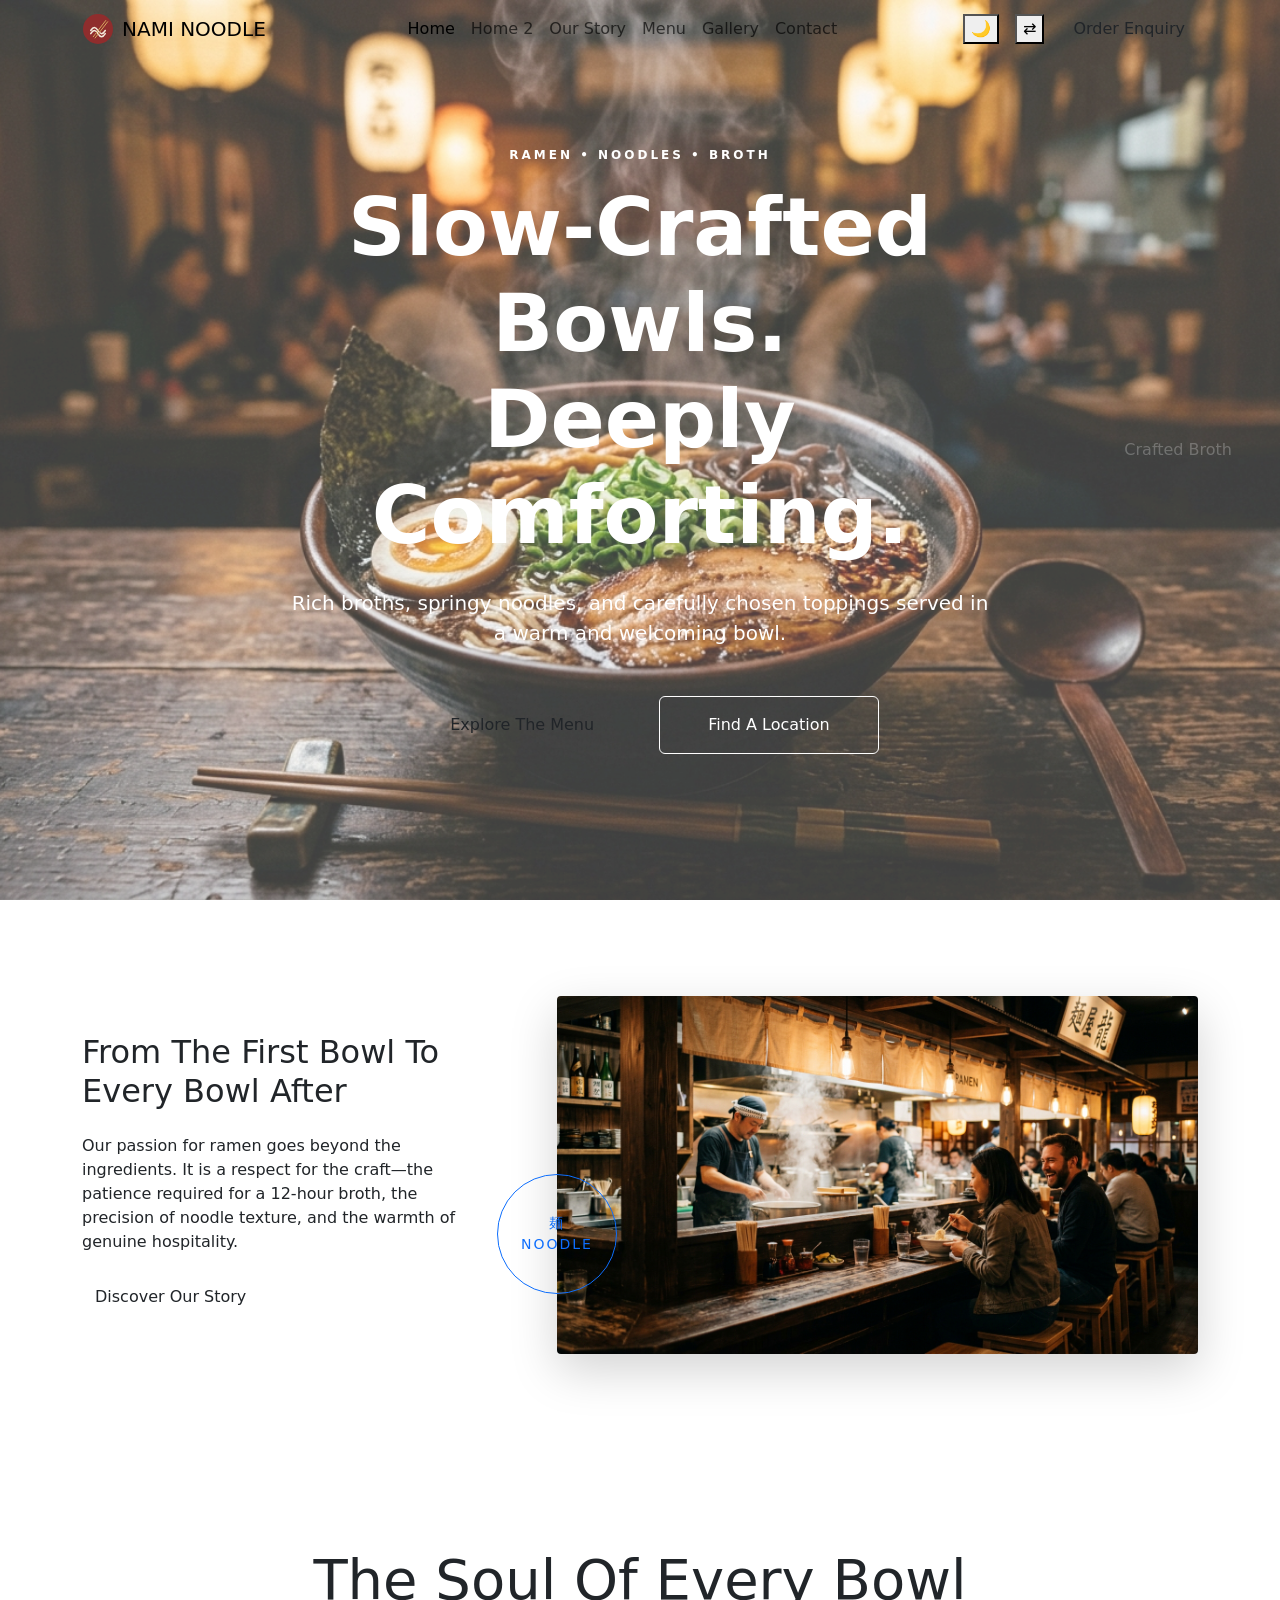
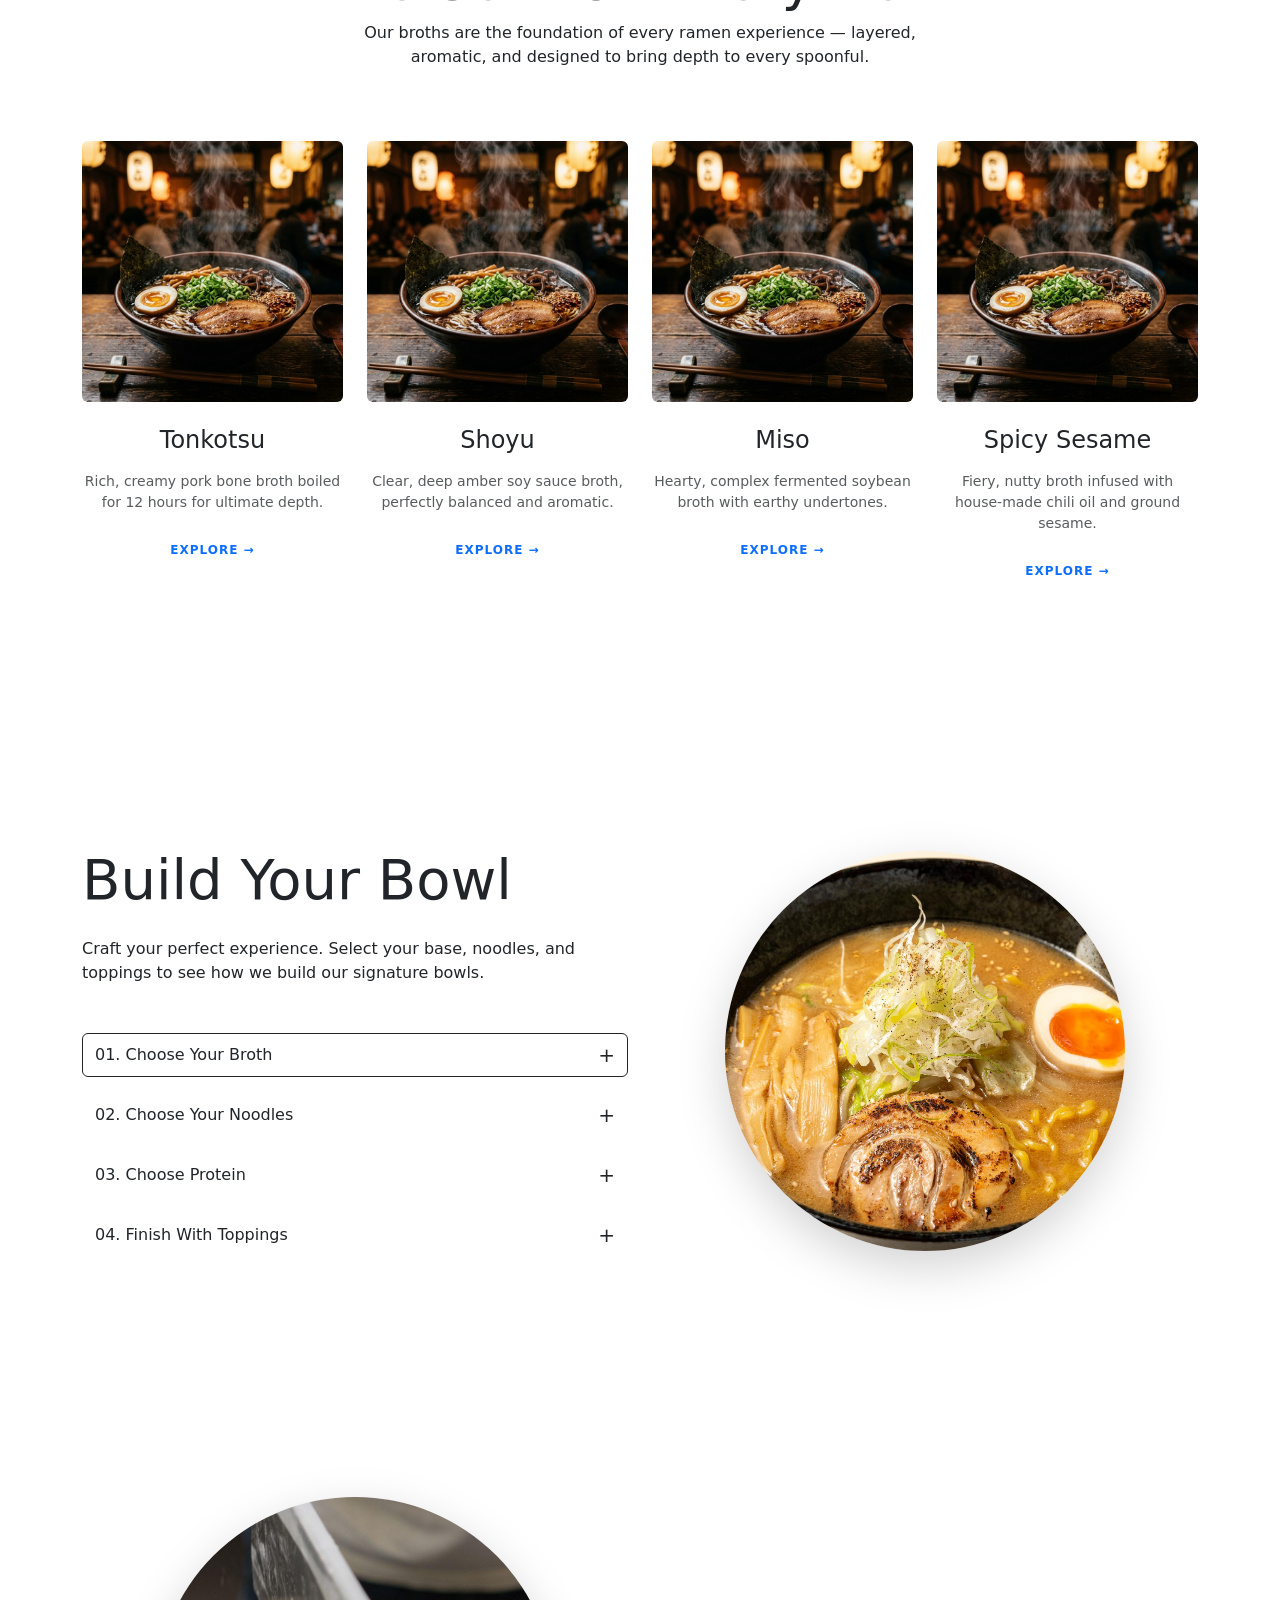
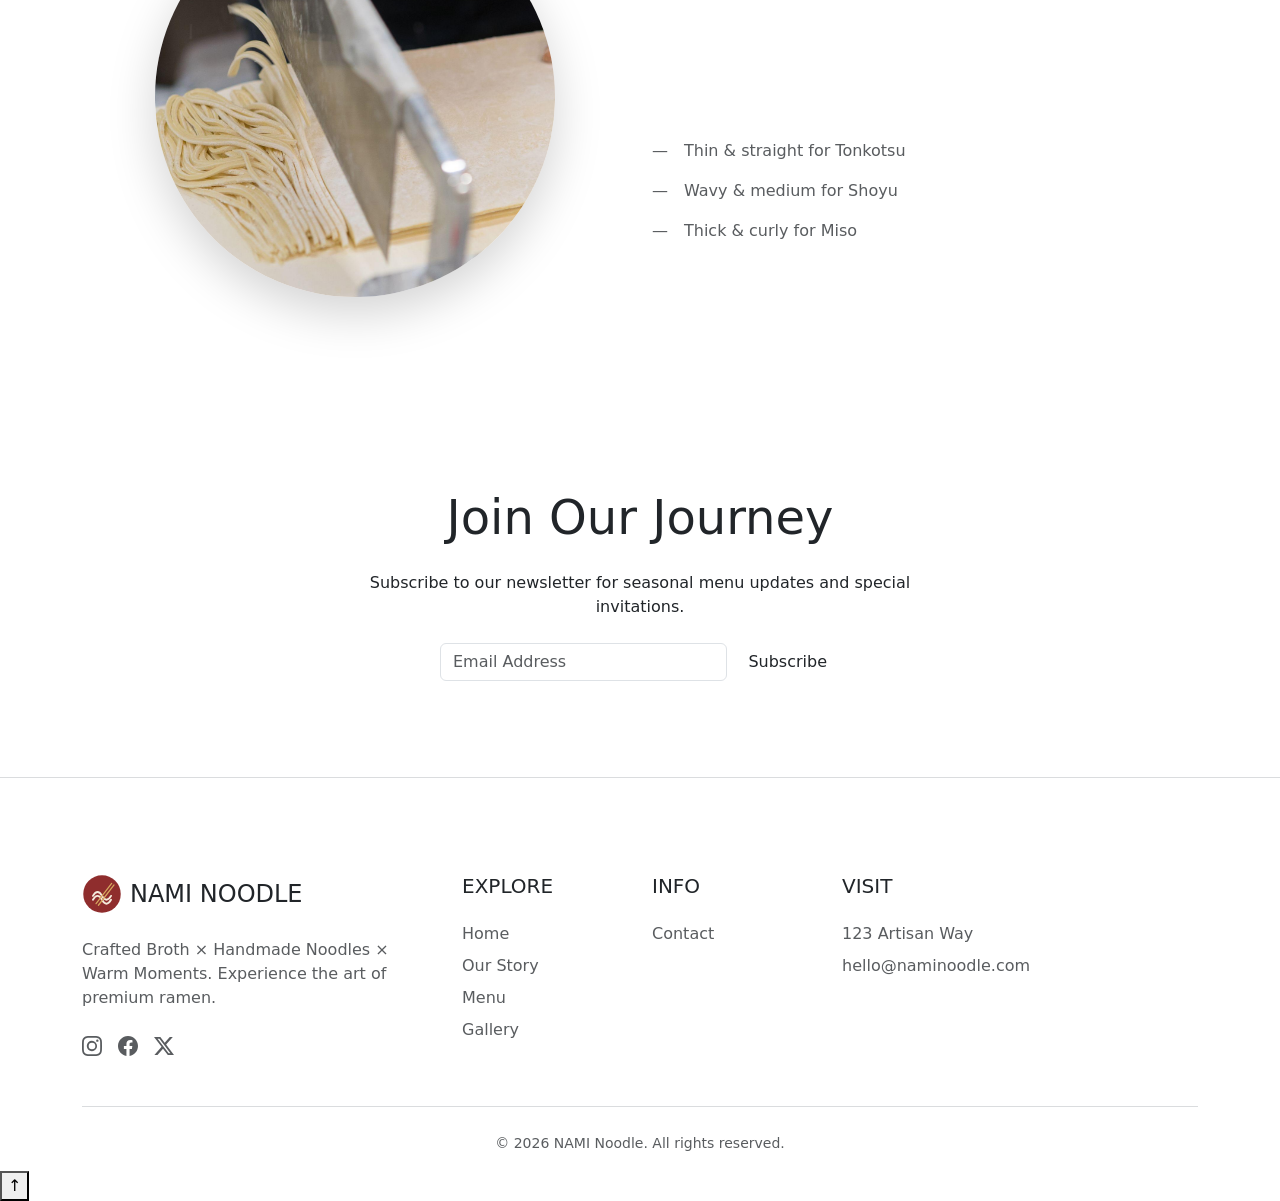
==== index.html @ f43b2c30 "commit" ====
<!DOCTYPE html>
<html lang="en" data-theme="light" dir="ltr">

<head>
    <meta charset="UTF-8">
    <meta name="viewport" content="width=device-width, initial-scale=1.0">
    <title>NAMI Noodle | Premium Crafted Bowls</title>
    <meta name="description"
        content="Slow-crafted broth, handmade noodles, and warm moments. Experience authentic, premium ramen at NAMI Noodle.">

    <!-- Favicon -->
    <link rel="icon" type="image/svg+xml" href="assets/images/favicon.svg">

    <!-- Bootstrap 5 CDN -->
    <link href="https://cdn.jsdelivr.net/npm/bootstrap@5.3.2/dist/css/bootstrap.min.css" rel="stylesheet"
         >

    <!-- Google Fonts -->
    <link rel="preconnect" href="https://fonts.googleapis.com">
    <link rel="preconnect" href="https://fonts.gstatic.com" crossorigin>
    <link
        href="https://fonts.googleapis.com/css2?family=Inter:wght@300;400;500&family=Outfit:wght@400;500;600;700&display=swap"
        rel="stylesheet">

    <!-- Custom CSS -->
    <link rel="stylesheet" href="assets/css/style.css">
    <link rel="stylesheet" href="assets/css/extensions.css">
</head>

<body>

    <!-- Navigation -->
    <nav class="navbar navbar-expand-xl fixed-top navbar-premium text-white bg-dark-deep" id="mainNav">
        <div class="container">
            <a class="navbar-brand d-flex align-items-center gap-2" href="index.html">
                <img src="assets/images/logo.svg" alt="NAMI Noodle" width="32" height="32">
                <span>NAMI NOODLE</span>
            </a>
            <button class="navbar-toggler border-0 filter-invert" type="button" data-bs-toggle="collapse"
                data-bs-target="#navC"><span class="navbar-toggler-icon"></span></button>
            <div class="collapse navbar-collapse" id="navC">
                <ul class="navbar-nav mx-auto mb-2 mb-lg-0">
                    <li class="nav-item"><a class="nav-link active" href="index.html">Home</a></li>
                    <li class="nav-item"><a class="nav-link" href="home-2.html">Home 2</a></li>
                    <li class="nav-item"><a class="nav-link" href="our-story.html">Our Story</a></li>
                    <li class="nav-item"><a class="nav-link" href="menu.html">Menu</a></li>
                    <li class="nav-item"><a class="nav-link" href="gallery.html">Gallery</a></li>
                    <li class="nav-item"><a class="nav-link" href="contact.html">Contact</a></li>
                </ul>
                                <div class="d-flex flex-column flex-lg-row align-items-start align-items-lg-center gap-3 mt-3 mt-lg-0">
                    <div class="d-flex align-items-center gap-3">
                        <button class="nav-icon-btn" id="theme-toggle" aria-label="Theme">🌙</button>
                        <button class="nav-icon-btn" id="rtl-toggle" aria-label="RTL">⇄</button>
                    </div><a href="order.html" class="btn btn-premium">Order Enquiry</a>
                </div>
            </div>
        </div>
    </nav>

    <!-- SECTION 1: Hero -->
    <header class="vh-100 position-relative d-flex align-items-center overflow-hidden bg-dark-deep text-white">
        <div class="position-absolute w-100 h-100" style="z-index: 0;">
            <img src="assets/images/hero_ramen_steaming_1789637699246.jpg" alt="Steaming bowl of premium ramen"
                class="w-100 h-100 object-fit-cover opacity-75">
        </div>
        <div class="steam-container">
            <div class="steam"></div>
            <div class="steam"></div>
            <div class="steam"></div>
        </div>
        <div class="container position-relative" style="z-index: 10;">
            <div class="row">
                <div class="col-lg-10 col-xl-8 mx-auto text-center">
                    <div class="reveal-up active">
                        <span class="text-accent fw-bold tracking-widest text-uppercase mb-3 d-block"
                            style="letter-spacing: 3px; font-size: 12px;">RAMEN • NOODLES • BROTH</span>
                        <h1 class="display-1 fw-bold text-white mb-4">Slow-Crafted Bowls.<br>Deeply Comforting.</h1>
                        <p class="lead text-white mb-5 mx-auto" style="max-width: 700px;">Rich broths, springy noodles,
                            and carefully chosen toppings served in a warm and welcoming bowl.</p>
                        <div class="d-flex flex-column flex-sm-row justify-content-center gap-3">
                            <a href="menu.html" class="btn btn-premium px-5 py-3">Explore The Menu</a>
                            <a href="locations.html"
                                class="btn btn-outline-premium text-white border-white px-5 py-3">Find A Location</a>
                        </div>
                    </div>
                </div>
            </div>
        </div>
        <div class="position-absolute end-0 top-50 translate-middle-y me-5 d-none d-xl-block" style="z-index: 10;">
            <div class="vertical-text text-white-50 opacity-50">Crafted Broth</div>
        </div>
    </header>

    <!-- SECTION 2: Our Story (Short) -->
    <section class="py-5 my-5">
        <div class="container">
            <div class="row align-items-center reveal-up">
                <div class="col-lg-5 mb-5 mb-lg-0">
                    <div class="pe-lg-5">
                        <h2 class="mb-4">From The First Bowl To Every Bowl After</h2>
                        <p class="lead-text mb-4">Our passion for ramen goes beyond the ingredients. It is a respect for
                            the craft—the patience required for a 12-hour broth, the precision of noodle texture, and
                            the warmth of genuine hospitality.</p>
                        <a href="our-story.html" class="btn btn-outline-premium">Discover Our Story</a>
                    </div>
                </div>
                <div class="col-lg-7">
                    <div class="position-relative hover-lift">
                        <img src="assets/images/restaurant_interior_1789637710836.jpg" alt="Ramen restaurant interior"
                            class="img-fluid rounded-1 shadow-lg">
                        <div class="position-absolute bottom-0 start-0 translate-middle d-none d-md-block">
                            <div class="red-seal bg-surface text-primary border border-primary p-4 rounded-circle d-flex align-items-center justify-content-center"
                                style="width: 120px; height: 120px; font-size: 14px; text-align: center; letter-spacing: 2px;">
                                麺<br>NOODLE
                            </div>
                        </div>
                    </div>
                </div>
            </div>
        </div>
    </section>

    <!-- SECTION 3: Signature Broths -->
    <section class="py-5 bg-surface">
        <div class="container py-5 reveal-up">
            <div class="text-center mb-5">
                <h2 class="display-4">The Soul Of Every Bowl</h2>
                <p class="lead-text mx-auto" style="max-width: 600px;">Our broths are the foundation of every ramen
                    experience — layered, aromatic, and designed to bring depth to every spoonful.</p>
            </div>

            <div class="row g-4 mt-4">
                <!-- Broth 1 -->
                <div class="col-md-6 col-lg-3">
                    <div class="card h-100 border-0 bg-transparent hover-lift">
                        <div class="card-body p-0 pb-4 text-center">
                            <img src="assets/images/hero_ramen_steaming_1789637699246.jpg" class="w-100 rounded mb-3"
                                style="aspect-ratio:1; object-fit:cover;" alt="Broth">
                            <h4 class="mt-2 mb-3">Tonkotsu</h4>
                            <p class="text-muted small mb-4">Rich, creamy pork bone broth boiled for 12 hours for
                                ultimate depth.</p>
                            <a href="menu.html"
                                class="text-primary text-decoration-none fw-bold text-uppercase explore-link"
                                style="font-size: 12px; letter-spacing: 1px;">Explore &rarr;</a>
                        </div>
                    </div>
                </div>
                <!-- Broth 2 -->
                <div class="col-md-6 col-lg-3">
                    <div class="card h-100 border-0 bg-transparent hover-lift">
                        <div class="card-body p-0 pb-4 text-center">
                            <img src="assets/images/hero_ramen_steaming_1789637699246.jpg" class="w-100 rounded mb-3"
                                style="aspect-ratio:1; object-fit:cover;" alt="Broth">
                            <h4 class="mt-2 mb-3">Shoyu</h4>
                            <p class="text-muted small mb-4">Clear, deep amber soy sauce broth, perfectly balanced and
                                aromatic.</p>
                            <a href="menu.html"
                                class="text-primary text-decoration-none fw-bold text-uppercase explore-link"
                                style="font-size: 12px; letter-spacing: 1px;">Explore &rarr;</a>
                        </div>
                    </div>
                </div>
                <!-- Broth 3 -->
                <div class="col-md-6 col-lg-3">
                    <div class="card h-100 border-0 bg-transparent hover-lift">
                        <div class="card-body p-0 pb-4 text-center">
                            <img src="assets/images/hero_ramen_steaming_1789637699246.jpg" class="w-100 rounded mb-3"
                                style="aspect-ratio:1; object-fit:cover;" alt="Broth">
                            <h4 class="mt-2 mb-3">Miso</h4>
                            <p class="text-muted small mb-4">Hearty, complex fermented soybean broth with earthy
                                undertones.</p>
                            <a href="menu.html"
                                class="text-primary text-decoration-none fw-bold text-uppercase explore-link"
                                style="font-size: 12px; letter-spacing: 1px;">Explore &rarr;</a>
                        </div>
                    </div>
                </div>
                <!-- Broth 4 -->
                <div class="col-md-6 col-lg-3">
                    <div class="card h-100 border-0 bg-transparent hover-lift">
                        <div class="card-body p-0 pb-4 text-center">
                            <img src="assets/images/hero_ramen_steaming_1789637699246.jpg" class="w-100 rounded mb-3"
                                style="aspect-ratio:1; object-fit:cover;" alt="Broth">
                            <h4 class="mt-2 mb-3">Spicy Sesame</h4>
                            <p class="text-muted small mb-4">Fiery, nutty broth infused with house-made chili oil and
                                ground sesame.</p>
                            <a href="menu.html"
                                class="text-primary text-decoration-none fw-bold text-uppercase explore-link"
                                style="font-size: 12px; letter-spacing: 1px;">Explore &rarr;</a>
                        </div>
                    </div>
                </div>
            </div>
        </div>
    </section>

    <!-- SECTION 4: Build Your Bowl (Interactive Demo) -->
    <section class="py-5 my-5">
        <div class="container py-5 reveal-up">
            <div class="row align-items-center">
                <div class="col-lg-6 mb-5 mb-lg-0 text-center text-lg-start">
                    <h2 class="display-4 mb-4">Build Your Bowl</h2>
                    <p class="lead-text mb-5">Craft your perfect experience. Select your base, noodles, and toppings to
                        see how we build our signature bowls.</p>

                    <div class="d-flex flex-column gap-3" id="bowl-builder-controls">
                        <button
                            class="btn btn-outline-premium text-start d-flex justify-content-between align-items-center builder-btn active"
                            data-highlight="broth">
                            <span>01. Choose Your Broth</span>
                            <span class="fs-5">+</span>
                        </button>
                        <button
                            class="btn btn-outline-premium text-start d-flex justify-content-between align-items-center builder-btn"
                            data-highlight="noodles">
                            <span>02. Choose Your Noodles</span>
                            <span class="fs-5">+</span>
                        </button>
                        <button
                            class="btn btn-outline-premium text-start d-flex justify-content-between align-items-center builder-btn"
                            data-highlight="protein">
                            <span>03. Choose Protein</span>
                            <span class="fs-5">+</span>
                        </button>
                        <button
                            class="btn btn-outline-premium text-start d-flex justify-content-between align-items-center builder-btn"
                            data-highlight="toppings">
                            <span>04. Finish With Toppings</span>
                            <span class="fs-5">+</span>
                        </button>
                    </div>
                </div>
                <div class="col-lg-6">
                    <img id="builder-image" src="assets/images/choose1.jpg"
                        class="img-fluid rounded-circle mx-auto d-block shadow-lg"
                        style="width: 400px; height: 400px; object-fit: cover; transition: var(--transition-slow);"
                        alt="Build Your Bowl">
                </div>
            </div>
        </div>
    </section>

    <!-- SECTION 5: Handmade Noodles / Texture Matters -->
    <section class="py-5 bg-dark-deep text-white">
        <div class="container py-5 reveal-up">
            <div class="row align-items-center flex-row-reverse">
                <div class="col-lg-6 mb-5 mb-lg-0 text-center text-lg-start">
                    <h2 class="display-4 text-white mb-4">Texture Matters.</h2>
                    <p class="text-white-50 lead mb-4">The relationship between broth and noodle is essential. We craft
                        our noodles daily, adjusting thickness and hydration to perfectly complement each specific broth
                        style.</p>
                    <ul class="list-unstyled text-muted d-flex flex-column gap-3 mb-5">
                        <li class="d-flex align-items-center justify-content-center justify-content-lg-start gap-3">
                            <span class="text-accent">—</span> Thin & straight for Tonkotsu
                        </li>
                        <li class="d-flex align-items-center justify-content-center justify-content-lg-start gap-3">
                            <span class="text-accent">—</span> Wavy & medium for Shoyu
                        </li>
                        <li class="d-flex align-items-center justify-content-center justify-content-lg-start gap-3">
                            <span class="text-accent">—</span> Thick & curly for Miso
                        </li>
                    </ul>
                </div>
                <div class="col-lg-6 text-center">
                    <img src="assets/images/texture.jpg" class="img-fluid rounded-circle shadow-lg mx-auto"
                        style="width: 400px; height: 400px; object-fit: cover;" alt="Handmade noodles">
                </div>
            </div>
        </div>
    </section>

    <!-- SECTION 5.5: Join Us -->
    <section class="py-5">
        <div class="container py-5 text-center reveal-up">
            <h2 class="display-5 mb-4">Join Our Journey</h2>
            <p class="lead-text mx-auto mb-4" style="max-width: 600px;">Subscribe to our newsletter for seasonal menu
                updates and special invitations.</p>
            <form class="d-flex justify-content-center gap-2 mx-auto" style="max-width: 400px;">
                <input type="email" class="form-control" placeholder="Email Address">
                <button type="button" class="btn btn-premium">Subscribe</button>
            </form>
        </div>
    </section>

    <!-- SECTION 6: Footer -->
    <footer class="bg-surface pt-5 pb-3 border-top border-secondary border-opacity-25">
        <div class="container pt-5">
            <div class="row mb-5 g-4 text-center text-md-start">
                <div class="col-12 col-md-6 col-lg-4 mb-4 mb-lg-0">
                    <a class="navbar-brand d-inline-flex align-items-center gap-2 mb-4 text-decoration-none" href="index.html">
                        <img src="assets/images/logo.svg" alt="NAMI Noodle Logo" width="40" height="40">
                        <span class="fs-4">NAMI NOODLE</span>
                    </a>
                    <p class="text-muted pe-lg-4">Crafted Broth × Handmade Noodles × Warm Moments. Experience the art
                        of premium ramen.</p>
                    <div class="d-flex gap-3 justify-content-center justify-content-md-start mt-4">
                        <a href="#" class="text-muted hover-lift social-icon-hover footer-link"><svg
                                xmlns="http://www.w3.org/2000/svg" width="20" height="20" fill="currentColor"
                                class="bi bi-instagram" viewBox="0 0 16 16">
                                <path
                                    d="M8 0C5.829 0 5.556.01 4.703.048 3.85.088 3.269.222 2.76.42a3.917 3.917 0 0 0-1.417.923A3.927 3.927 0 0 0 .42 2.76C.222 3.268.087 3.85.048 4.7.01 5.555 0 5.827 0 8.001c0 2.172.01 2.444.048 3.297.04.852.174 1.433.372 1.942.205.526.478.972.923 1.417.444.445.89.719 1.416.923.51.198 1.09.333 1.942.372C5.555 15.99 5.827 16 8 16s2.444-.01 3.298-.048c.851-.04 1.434-.174 1.943-.372a3.916 3.916 0 0 0 1.416-.923c.445-.445.718-.891.923-1.417.197-.509.332-1.09.372-1.942C15.99 10.445 16 10.173 16 8s-.01-2.445-.048-3.299c-.04-.851-.175-1.433-.372-1.941a3.926 3.926 0 0 0-.923-1.417A3.911 3.911 0 0 0 13.24.42c-.51-.198-1.092-.333-1.943-.372C10.443.01 10.172 0 7.998 0h.003zm-.717 1.442h.718c2.136 0 2.389.007 3.232.046.78.035 1.204.166 1.486.275.373.145.64.319.92.599.28.28.453.546.598.92.11.281.24.705.275 1.485.039.843.047 1.096.047 3.231s-.008 2.389-.047 3.232c-.035.78-.166 1.203-.275 1.485a2.47 2.47 0 0 1-.599.919c-.28.28-.546.453-.92.598-.28.11-.704.24-1.485.276-.843.038-1.096.047-3.232.047s-2.39-.009-3.233-.047c-.78-.036-1.203-.166-1.485-.276a2.478 2.478 0 0 1-.92-.598 2.48 2.48 0 0 1-.6-.92c-.109-.281-.24-.705-.275-1.485-.038-.843-.046-1.096-.046-3.233 0-2.136.008-2.388.046-3.231.036-.78.166-1.204.276-1.486.145-.373.319-.64.599-.92.28-.28.546-.453.92-.598.282-.11.705-.24 1.485-.276.738-.034 1.024-.044 2.515-.045v.002zm4.988 1.328a.96.96 0 1 0 0 1.92.96.96 0 0 0 0-1.92zm-4.27 1.122a4.109 4.109 0 1 0 0 8.217 4.109 4.109 0 0 0 0-8.217zm0 1.441a2.667 2.667 0 1 1 0 5.334 2.667 2.667 0 0 1 0-5.334z" />
                            </svg></a>
                        <a href="#" class="text-muted hover-lift social-icon-hover footer-link"><svg
                                xmlns="http://www.w3.org/2000/svg" width="20" height="20" fill="currentColor"
                                class="bi bi-facebook" viewBox="0 0 16 16">
                                <path
                                    d="M16 8.049c0-4.446-3.582-8.05-8-8.05C3.58 0-.002 3.603-.002 8.05c0 4.017 2.926 7.347 6.75 7.951v-5.625h-2.03V8.05H6.75V6.275c0-2.017 1.195-3.131 3.022-3.131.876 0 1.791.157 1.791.157v1.98h-1.009c-.993 0-1.303.621-1.303 1.258v1.51h2.218l-.354 2.326H9.25V16c3.824-.604 6.75-3.934 6.75-7.951z" />
                            </svg></a>
                        <a href="#" class="text-muted hover-lift social-icon-hover footer-link"><svg
                                xmlns="http://www.w3.org/2000/svg" width="20" height="20" fill="currentColor"
                                class="bi bi-twitter-x" viewBox="0 0 16 16">
                                <path
                                    d="M12.6.75h2.454l-5.36 6.142L16 15.25h-4.937l-3.867-5.07-4.425 5.07H.316l5.733-6.57L0 .75h5.063l3.495 4.633L12.601.75Zm-.86 13.028h1.36L4.323 2.145H2.865l8.875 11.633Z" />
                            </svg></a>
                    </div>
                </div>
                <div class="col-12 col-md-6 col-lg-2 mb-4 mb-md-0">
                    <h5 class="text-accent mb-4 text-uppercase">Explore</h5>
                    <ul class="list-unstyled d-flex flex-column gap-2">
                        <li><a href="index.html" class="text-muted text-decoration-none footer-link">Home</a></li>
                        <li><a href="our-story.html" class="text-muted text-decoration-none footer-link">Our Story</a></li>
                        <li><a href="menu.html" class="text-muted text-decoration-none footer-link">Menu</a></li>
                        <li><a href="gallery.html" class="text-muted text-decoration-none footer-link">Gallery</a></li>
                    </ul>
                </div>
                <div class="col-12 col-md-6 col-lg-2 mb-4 mb-md-0">
                    <h5 class="text-accent mb-4 text-uppercase">Info</h5>
                    <ul class="list-unstyled d-flex flex-column gap-2">
                        <li><a href="contact.html" class="text-muted text-decoration-none footer-link">Contact</a></li>
                    </ul>
                </div>
                <div class="col-12 col-md-6 col-lg-4">
                    <h5 class="text-accent mb-4 text-uppercase">Visit</h5>
                    <ul class="list-unstyled text-muted d-flex flex-column gap-2">
                        <li>123 Artisan Way</li>
                        <li>hello@naminoodle.com</li>
                    </ul>
                </div>
            </div>
            <div class="border-top border-secondary border-opacity-25 pt-4 mt-5 text-center">
                <small class="text-muted">&copy; 2026 NAMI Noodle. All rights reserved.</small>
            </div>
        </div>
    </footer>

    <!-- Scroll to Top Button -->
    <button id="scrollTopBtn" aria-label="Scroll to top">
        ↑
    </button>

    <!-- Bootstrap JS -->
    <script src="https://cdn.jsdelivr.net/npm/bootstrap@5.3.2/dist/js/bootstrap.bundle.min.js"></script>

    <!-- Custom JS -->
    <script src="assets/js/main.js"></script>
</body>

</html>
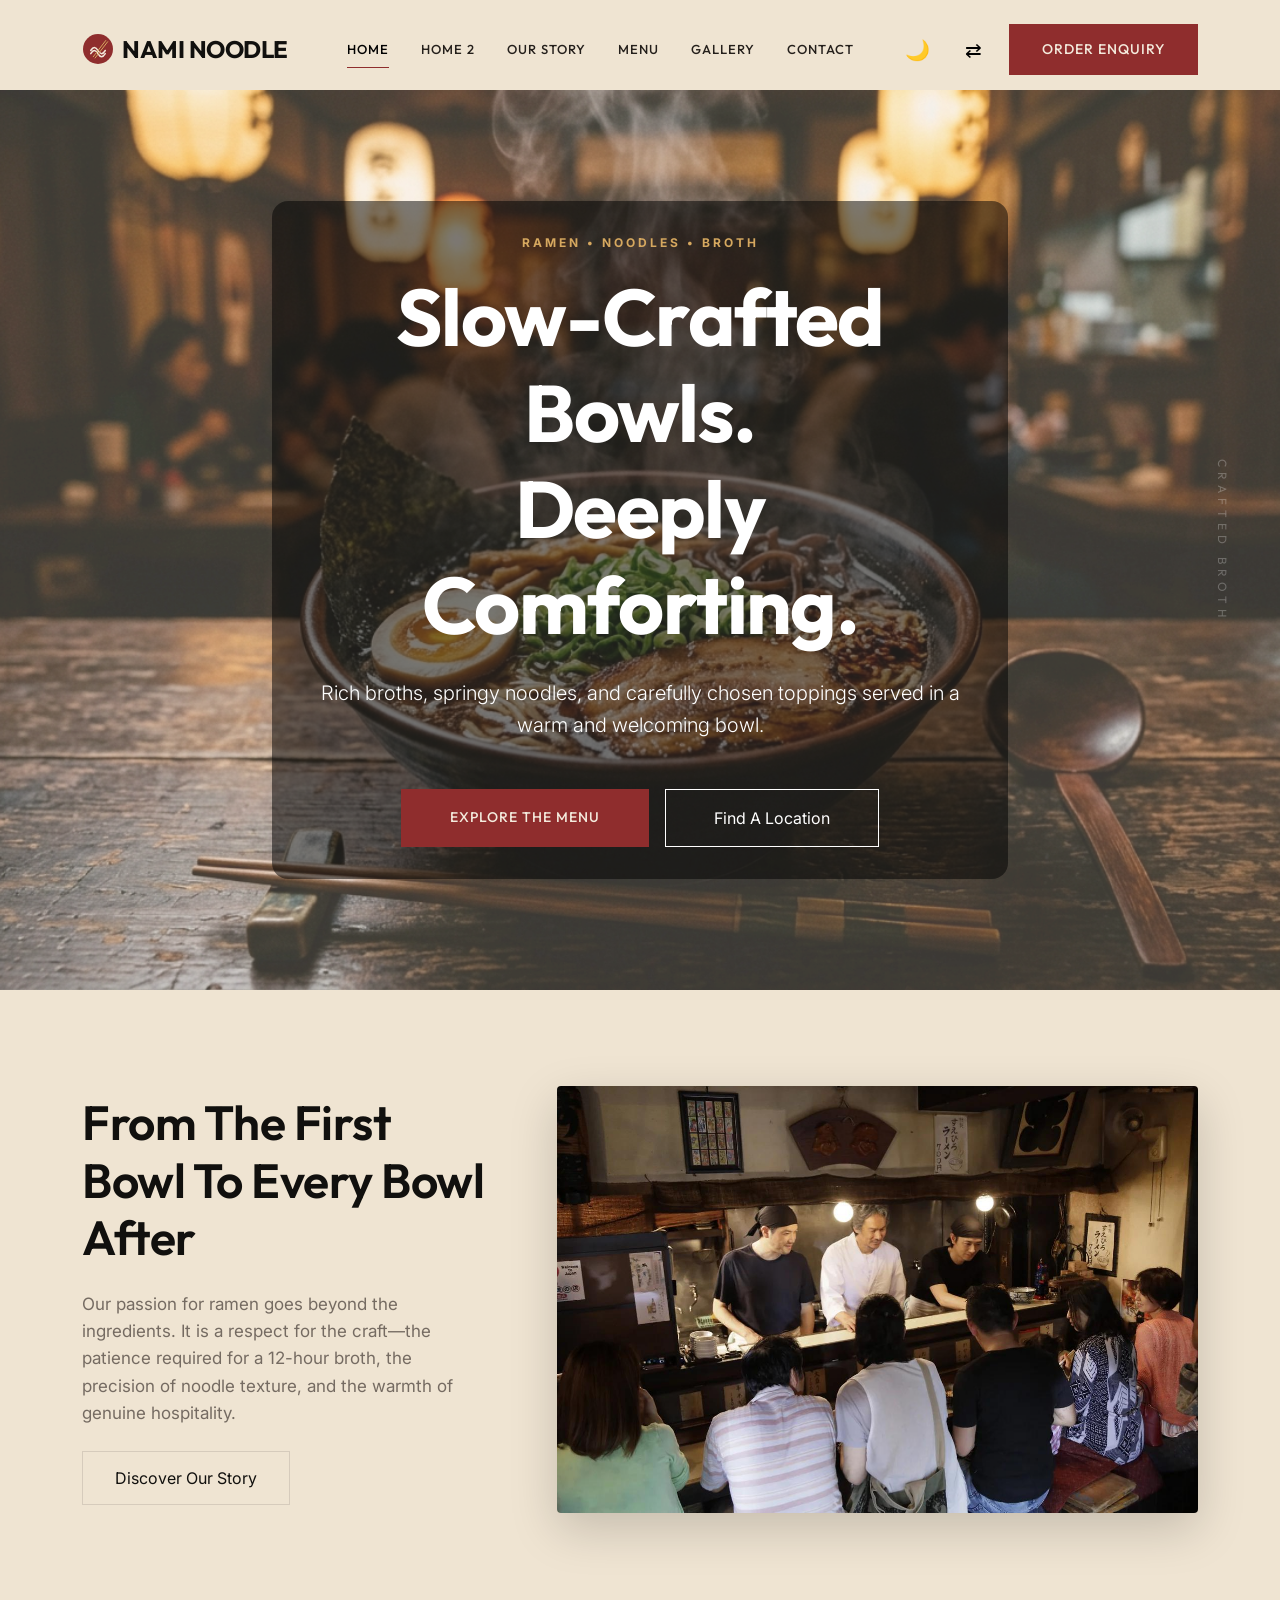
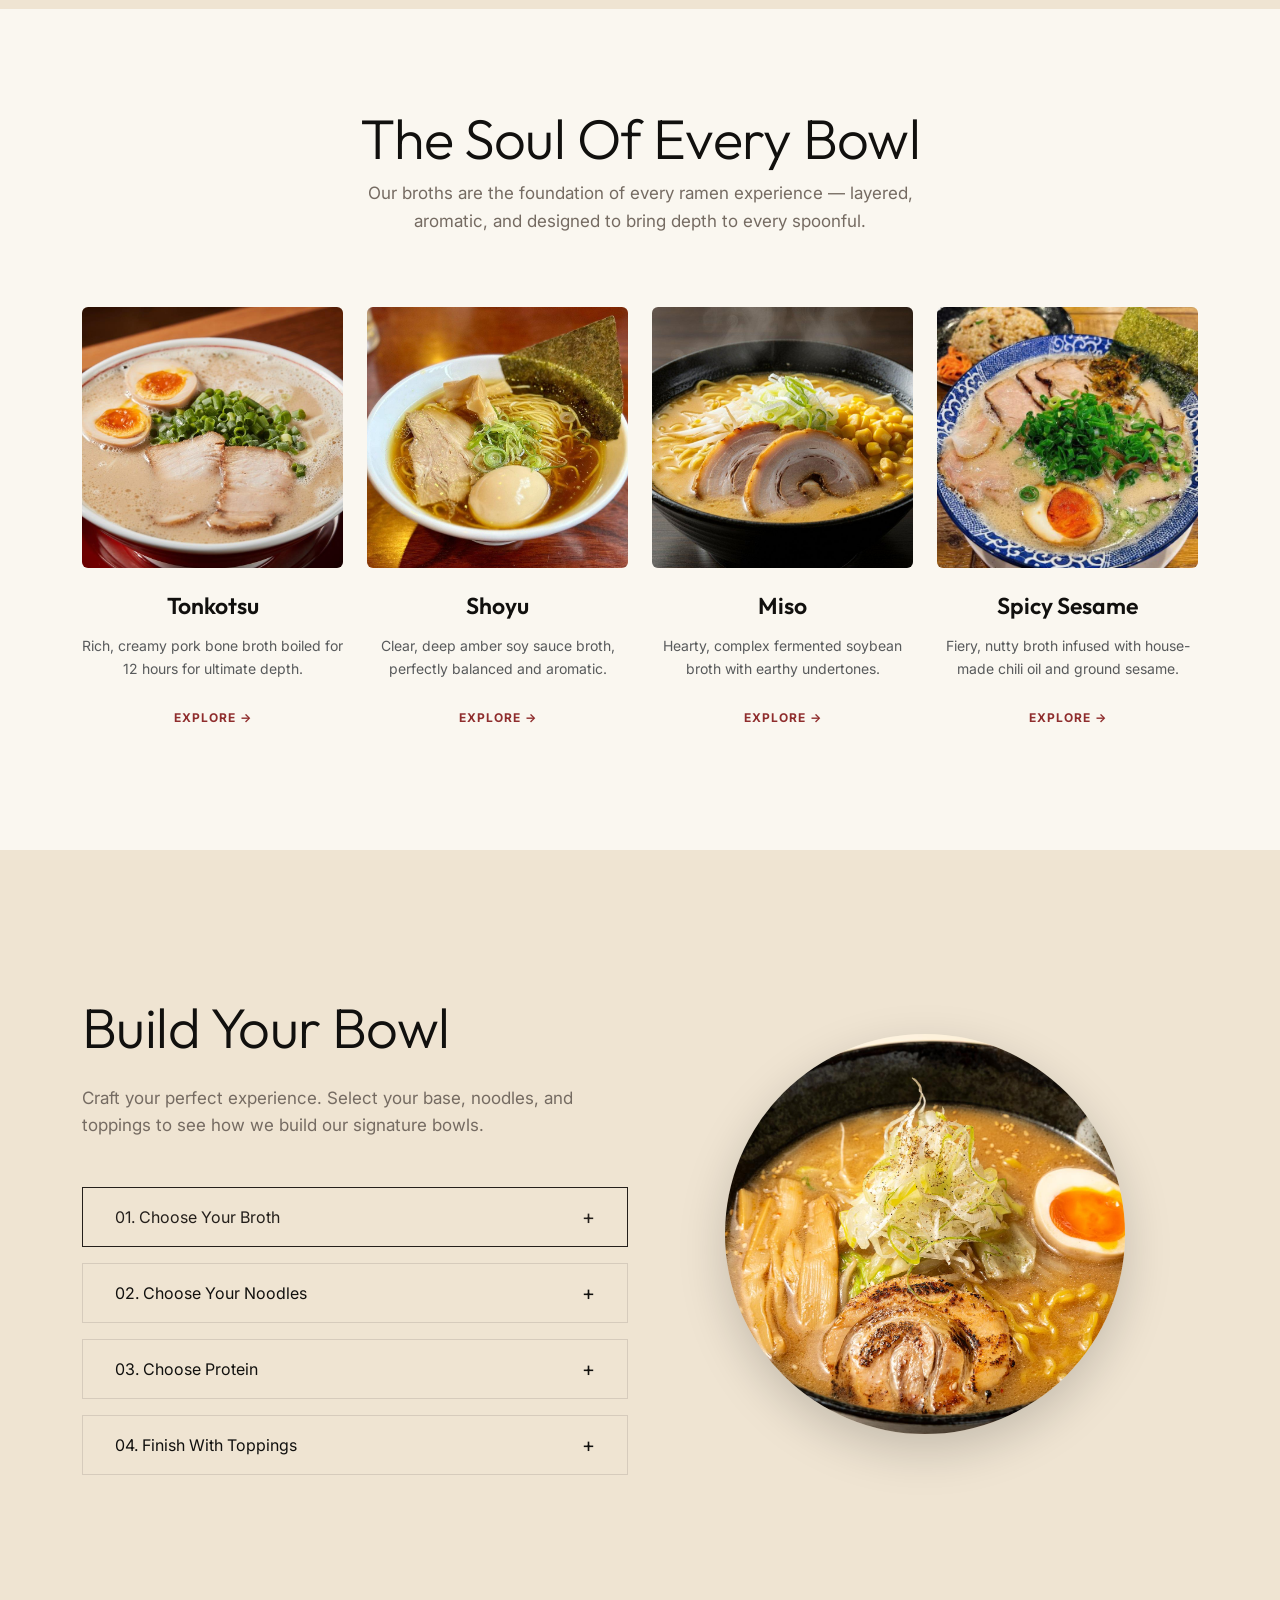
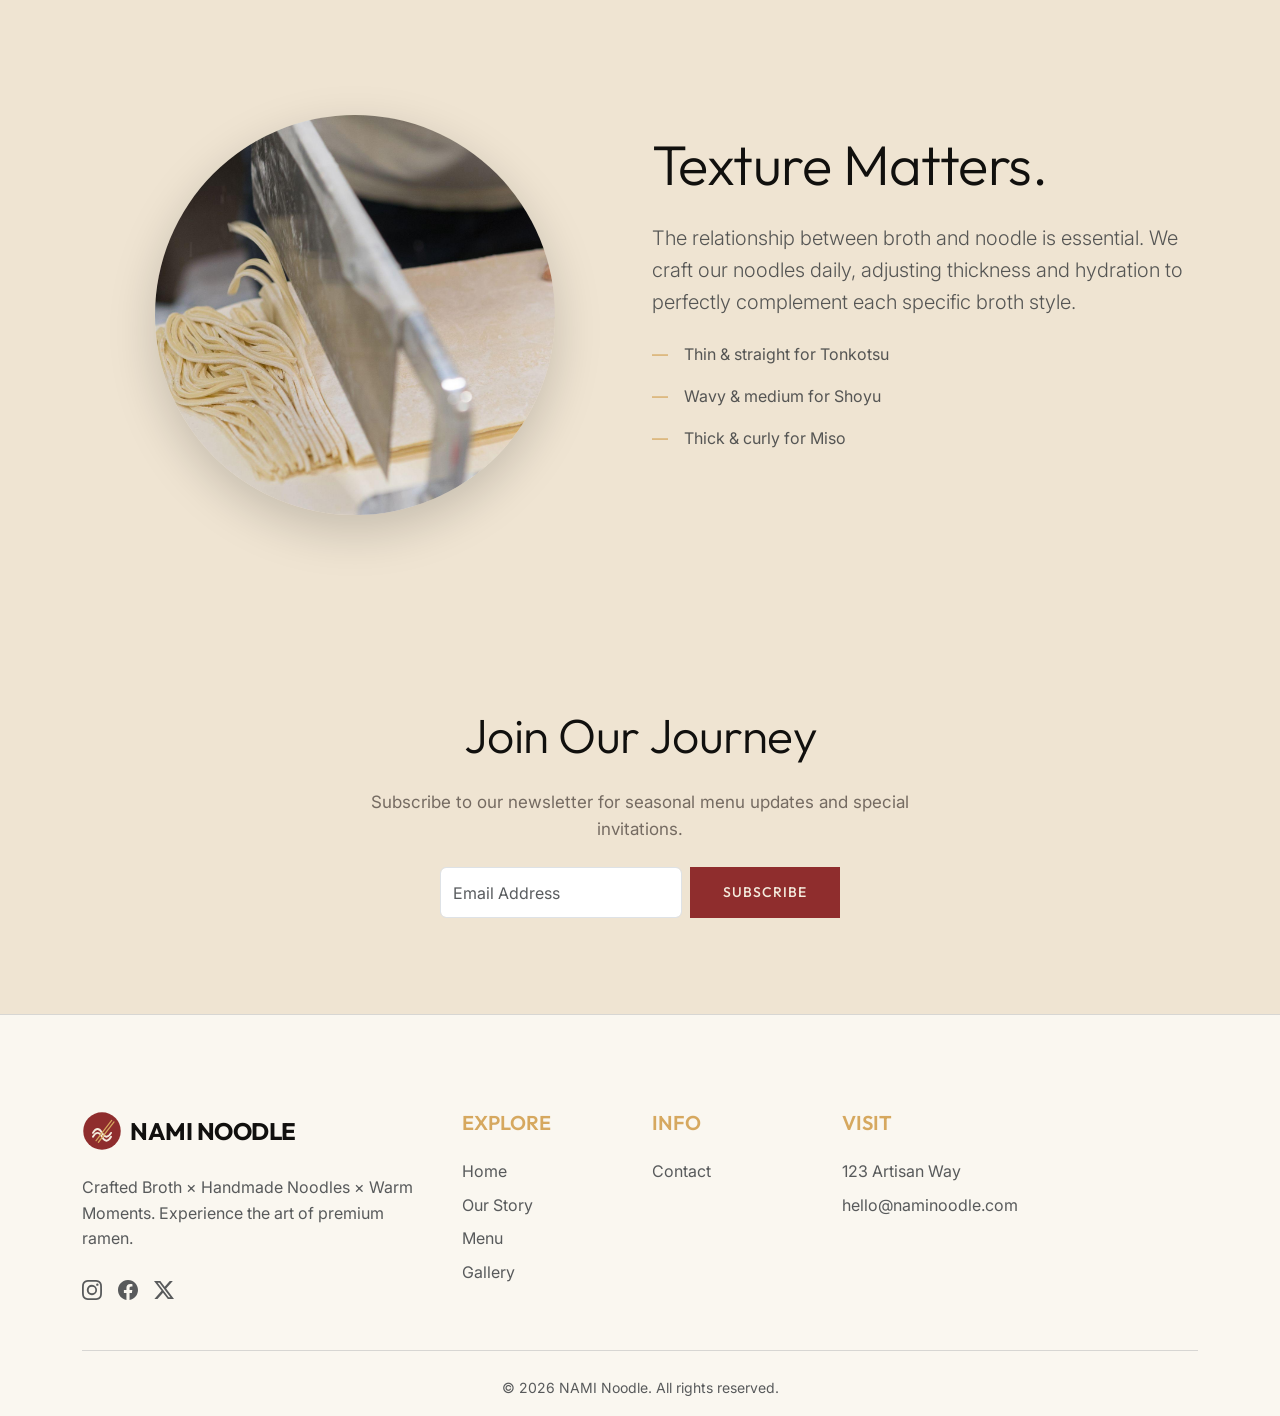
==== commit ec7793c9: "changes" ====
--- a/index.html
+++ b/index.html
@@ -1,4 +1,4 @@
-<!DOCTYPE html>
+﻿<!DOCTYPE html>
 <html lang="en" data-theme="light" dir="ltr">
 
 <head>
@@ -12,8 +12,7 @@
     <link rel="icon" type="image/svg+xml" href="assets/images/favicon.svg">
 
     <!-- Bootstrap 5 CDN -->
-    <link href="https://cdn.jsdelivr.net/npm/bootstrap@5.3.2/dist/css/bootstrap.min.css" rel="stylesheet"
-         >
+    <link href="https://cdn.jsdelivr.net/npm/bootstrap@5.3.2/dist/css/bootstrap.min.css" rel="stylesheet">
 
     <!-- Google Fonts -->
     <link rel="preconnect" href="https://fonts.googleapis.com">
@@ -47,10 +46,10 @@
                     <li class="nav-item"><a class="nav-link" href="gallery.html">Gallery</a></li>
                     <li class="nav-item"><a class="nav-link" href="contact.html">Contact</a></li>
                 </ul>
-                                <div class="d-flex flex-column flex-lg-row align-items-start align-items-lg-center gap-3 mt-3 mt-lg-0">
-                    <div class="d-flex align-items-center gap-3">
-                        <button class="nav-icon-btn" id="theme-toggle" aria-label="Theme">🌙</button>
-                        <button class="nav-icon-btn" id="rtl-toggle" aria-label="RTL">⇄</button>
+                <div class="d-flex flex-column flex-lg-row align-items-start align-items-lg-center gap-3 mt-3 mt-lg-0">
+                    <div class="d-flex align-items-center gap-3">
+                        <button class="nav-icon-btn" id="theme-toggle" aria-label="Theme">🌙</button>
+                        <button class="nav-icon-btn" id="rtl-toggle" aria-label="RTL">⇄</button>
                     </div><a href="order.html" class="btn btn-premium">Order Enquiry</a>
                 </div>
             </div>
@@ -71,7 +70,7 @@
         <div class="container position-relative" style="z-index: 10;">
             <div class="row">
                 <div class="col-lg-10 col-xl-8 mx-auto text-center">
-                    <div class="reveal-up active">
+                    <div class="reveal-up active hero-content-bg">
                         <span class="text-accent fw-bold tracking-widest text-uppercase mb-3 d-block"
                             style="letter-spacing: 3px; font-size: 12px;">RAMEN • NOODLES • BROTH</span>
                         <h1 class="display-1 fw-bold text-white mb-4">Slow-Crafted Bowls.<br>Deeply Comforting.</h1>
@@ -106,14 +105,8 @@
                 </div>
                 <div class="col-lg-7">
                     <div class="position-relative hover-lift">
-                        <img src="assets/images/restaurant_interior_1789637710836.jpg" alt="Ramen restaurant interior"
+                        <img src="assets/images/bowl.jpg" alt="Ramen restaurant interior"
                             class="img-fluid rounded-1 shadow-lg">
-                        <div class="position-absolute bottom-0 start-0 translate-middle d-none d-md-block">
-                            <div class="red-seal bg-surface text-primary border border-primary p-4 rounded-circle d-flex align-items-center justify-content-center"
-                                style="width: 120px; height: 120px; font-size: 14px; text-align: center; letter-spacing: 2px;">
-                                麺<br>NOODLE
-                            </div>
-                        </div>
                     </div>
                 </div>
             </div>
@@ -134,7 +127,7 @@
                 <div class="col-md-6 col-lg-3">
                     <div class="card h-100 border-0 bg-transparent hover-lift">
                         <div class="card-body p-0 pb-4 text-center">
-                            <img src="assets/images/hero_ramen_steaming_1789637699246.jpg" class="w-100 rounded mb-3"
+                            <img src="assets/images/explore1.jpg" class="w-100 rounded mb-3"
                                 style="aspect-ratio:1; object-fit:cover;" alt="Broth">
                             <h4 class="mt-2 mb-3">Tonkotsu</h4>
                             <p class="text-muted small mb-4">Rich, creamy pork bone broth boiled for 12 hours for
@@ -149,7 +142,7 @@
                 <div class="col-md-6 col-lg-3">
                     <div class="card h-100 border-0 bg-transparent hover-lift">
                         <div class="card-body p-0 pb-4 text-center">
-                            <img src="assets/images/hero_ramen_steaming_1789637699246.jpg" class="w-100 rounded mb-3"
+                            <img src="assets/images/explore2.jpg" class="w-100 rounded mb-3"
                                 style="aspect-ratio:1; object-fit:cover;" alt="Broth">
                             <h4 class="mt-2 mb-3">Shoyu</h4>
                             <p class="text-muted small mb-4">Clear, deep amber soy sauce broth, perfectly balanced and
@@ -164,7 +157,7 @@
                 <div class="col-md-6 col-lg-3">
                     <div class="card h-100 border-0 bg-transparent hover-lift">
                         <div class="card-body p-0 pb-4 text-center">
-                            <img src="assets/images/hero_ramen_steaming_1789637699246.jpg" class="w-100 rounded mb-3"
+                            <img src="assets/images/explore3.jpg" class="w-100 rounded mb-3"
                                 style="aspect-ratio:1; object-fit:cover;" alt="Broth">
                             <h4 class="mt-2 mb-3">Miso</h4>
                             <p class="text-muted small mb-4">Hearty, complex fermented soybean broth with earthy
@@ -179,7 +172,7 @@
                 <div class="col-md-6 col-lg-3">
                     <div class="card h-100 border-0 bg-transparent hover-lift">
                         <div class="card-body p-0 pb-4 text-center">
-                            <img src="assets/images/hero_ramen_steaming_1789637699246.jpg" class="w-100 rounded mb-3"
+                            <img src="assets/images/explore4.jpg" class="w-100 rounded mb-3"
                                 style="aspect-ratio:1; object-fit:cover;" alt="Broth">
                             <h4 class="mt-2 mb-3">Spicy Sesame</h4>
                             <p class="text-muted small mb-4">Fiery, nutty broth infused with house-made chili oil and
@@ -241,12 +234,12 @@
     </section>
 
     <!-- SECTION 5: Handmade Noodles / Texture Matters -->
-    <section class="py-5 bg-dark-deep text-white">
+    <section class="py-5">
         <div class="container py-5 reveal-up">
             <div class="row align-items-center flex-row-reverse">
                 <div class="col-lg-6 mb-5 mb-lg-0 text-center text-lg-start">
-                    <h2 class="display-4 text-white mb-4">Texture Matters.</h2>
-                    <p class="text-white-50 lead mb-4">The relationship between broth and noodle is essential. We craft
+                    <h2 class="display-4 mb-4">Texture Matters.</h2>
+                    <p class="text-muted lead mb-4">The relationship between broth and noodle is essential. We craft
                         our noodles daily, adjusting thickness and hydration to perfectly complement each specific broth
                         style.</p>
                     <ul class="list-unstyled text-muted d-flex flex-column gap-3 mb-5">
@@ -287,7 +280,8 @@
         <div class="container pt-5">
             <div class="row mb-5 g-4 text-center text-md-start">
                 <div class="col-12 col-md-6 col-lg-4 mb-4 mb-lg-0">
-                    <a class="navbar-brand d-inline-flex align-items-center gap-2 mb-4 text-decoration-none" href="index.html">
+                    <a class="navbar-brand d-inline-flex align-items-center gap-2 mb-4 text-decoration-none"
+                        href="index.html">
                         <img src="assets/images/logo.svg" alt="NAMI Noodle Logo" width="40" height="40">
                         <span class="fs-4">NAMI NOODLE</span>
                     </a>
@@ -318,7 +312,8 @@
                     <h5 class="text-accent mb-4 text-uppercase">Explore</h5>
                     <ul class="list-unstyled d-flex flex-column gap-2">
                         <li><a href="index.html" class="text-muted text-decoration-none footer-link">Home</a></li>
-                        <li><a href="our-story.html" class="text-muted text-decoration-none footer-link">Our Story</a></li>
+                        <li><a href="our-story.html" class="text-muted text-decoration-none footer-link">Our Story</a>
+                        </li>
                         <li><a href="menu.html" class="text-muted text-decoration-none footer-link">Menu</a></li>
                         <li><a href="gallery.html" class="text-muted text-decoration-none footer-link">Gallery</a></li>
                     </ul>
@@ -356,3 +351,4 @@
 </body>
 
 </html>
+
--- a/assets/css/style.css
+++ b/assets/css/style.css
@@ -0,0 +1,495 @@
+﻿/* 
+  Ramen & Noodle House - Core Stylesheet
+  Premium ThemeForest Quality
+*/
+
+:root {
+    /* Brand Colors */
+    --primary: #8F2D2D;
+    --secondary: #C46A3B;
+    --accent: #D6A85F;
+
+    /* Neutral / Background Colors */
+    --cream: #F4EBDD;
+    --bg: #EFE4D2;
+    --surface: #FAF7F0;
+
+    /* Dark Colors */
+    --dark: #1B1714;
+    --dark-deep: #11100E;
+
+    /* Typography Colors */
+    --text: #241F1B;
+    --muted: #756B62;
+    --border: rgba(36, 31, 27, 0.12);
+    --dark-text: #F5EEE2;
+
+    /* Typography */
+    --font-heading: 'Outfit', sans-serif;
+    --font-body: 'Inter', sans-serif;
+
+    /* Transitions */
+    --transition-fast: 0.3s ease;
+    --transition-slow: 0.8s cubic-bezier(0.16, 1, 0.3, 1);
+}
+
+/* Global Resets & Base Styles */
+html {
+    scroll-behavior: smooth;
+}
+
+body {
+    font-family: var(--font-body);
+    color: var(--text);
+    background-color: var(--bg);
+    line-height: 1.6;
+    overflow-x: hidden;
+    padding-top: 90px;
+    -webkit-font-smoothing: antialiased;
+}
+
+h1,
+h2,
+h3,
+h4,
+h5,
+h6,
+.font-heading {
+    font-family: var(--font-heading);
+    color: var(--dark-deep);
+    font-weight: 600;
+}
+
+/* Fluid Typography using Clamp */
+h1 {
+    font-size: clamp(42px, 5vw, 72px);
+    line-height: 1.1;
+    letter-spacing: -0.02em;
+}
+
+h2 {
+    font-size: clamp(32px, 4vw, 48px);
+    line-height: 1.2;
+    letter-spacing: -0.01em;
+}
+
+h3 {
+    font-size: clamp(23px, 3vw, 32px);
+    line-height: 1.3;
+}
+
+h4 {
+    font-size: clamp(20px, 2.5vw, 23px);
+}
+
+.lead-text {
+    font-size: clamp(16px, 1.5vw, 17px);
+    color: var(--muted);
+}
+
+/* Premium Utility Classes */
+.bg-cream {
+    background-color: var(--cream);
+}
+
+.bg-surface {
+    background-color: var(--surface);
+}
+
+.bg-dark-premium {
+    background-color: var(--dark);
+    color: var(--dark-text);
+}
+
+.bg-dark-deep {
+    
+    color: var(--dark-text);
+}
+
+.text-primary {
+    color: var(--primary) !important;
+}
+
+.text-accent {
+    color: var(--accent) !important;
+}
+
+/* Elegant Buttons */
+.btn-premium {
+    background-color: var(--primary);
+    color: var(--cream);
+    padding: 14px 32px;
+    border-radius: 0;
+    font-family: var(--font-heading);
+    font-weight: 500;
+    letter-spacing: 1px;
+    text-transform: uppercase;
+    font-size: 14px;
+    border: 1px solid var(--primary);
+    transition: var(--transition-fast);
+    display: inline-flex;
+    align-items: center;
+    justify-content: center;
+    gap: 10px;
+}
+
+.btn-premium:hover {
+    background-color: var(--secondary);
+    color: #ffffff;
+}
+
+.btn-outline-premium {
+    background-color: transparent;
+    color: var(--dark-deep);
+    border: 1px solid var(--border);
+    padding: 14px 32px;
+    border-radius: 0;
+    transition: var(--transition-fast);
+}
+
+.btn-outline-premium:hover {
+    background-color: var(--primary);
+    border-color: var(--primary);
+    color: #ffffff;
+}
+
+.explore-link:hover {
+    color: var(--secondary) !important;
+}
+
+.filter-btn.active {
+    background-color: var(--primary) !important;
+    border-color: var(--primary) !important;
+    color: #ffffff !important;
+}
+
+/* Navbar */
+.navbar-premium {
+    padding: 24px 0;
+    transition: var(--transition-slow);
+    background: transparent;
+}
+
+.navbar-premium.scrolled {
+    background: var(--surface);
+    padding: 16px 0;
+    box-shadow: 0 4px 30px rgba(0, 0, 0, 0.05);
+}
+
+.navbar-brand {
+    font-family: var(--font-heading);
+    font-weight: 700;
+    font-size: 24px;
+    color: var(--dark-deep);
+    letter-spacing: -0.5px;
+}
+
+.nav-link {
+    font-family: var(--font-heading);
+    color: var(--text);
+    font-weight: 500;
+    text-transform: uppercase;
+    font-size: 13px;
+    letter-spacing: 1px;
+    padding: 8px 16px !important;
+    position: relative;
+    transition: var(--transition-fast);
+}
+
+.nav-link::after {
+    content: '';
+    position: absolute;
+    bottom: 0;
+    left: 16px;
+    right: 16px;
+    height: 1px;
+    background: var(--primary);
+    transform: scaleX(0);
+    transition: transform 0.3s ease;
+    transform-origin: right;
+}
+
+.nav-link:hover::after,
+.nav-link.active::after {
+    transform: scaleX(1);
+    transform-origin: left;
+}
+
+/* Animations */
+.reveal-up {
+    opacity: 0;
+    transform: translateY(40px);
+    transition: var(--transition-slow);
+}
+
+.reveal-up.active {
+    opacity: 1;
+    transform: translateY(0);
+}
+
+.steam-container {
+    position: absolute;
+    top: 0;
+    left: 0;
+    width: 100%;
+    height: 100%;
+    pointer-events: none;
+    overflow: hidden;
+    z-index: 2;
+}
+
+.steam {
+    position: absolute;
+    bottom: 0;
+    left: 50%;
+    width: 200px;
+    height: 200px;
+    background: radial-gradient(circle, rgba(255, 255, 255, 0.2) 0%, rgba(255, 255, 255, 0) 70%);
+    filter: blur(20px);
+    border-radius: 50%;
+    animation: rise 10s infinite cubic-bezier(0.4, 0, 0.2, 1);
+    opacity: 0;
+}
+
+.steam:nth-child(1) {
+    left: 40%;
+    animation-delay: 0s;
+}
+
+.steam:nth-child(2) {
+    left: 60%;
+    animation-delay: 3s;
+    width: 150px;
+}
+
+.steam:nth-child(3) {
+    left: 50%;
+    animation-delay: 6s;
+    width: 250px;
+}
+
+@keyframes rise {
+    0% {
+        transform: translateY(100px) scale(0.8);
+        opacity: 0;
+}
+
+    20% {
+        opacity: 0.5;
+}
+
+    80% {
+        opacity: 0.2;
+}
+
+    100% {
+        transform: translateY(-400px) scale(1.5);
+        opacity: 0;
+}
+}
+
+/* Japanese Details */
+.vertical-text {
+    writing-mode: vertical-rl;
+    text-orientation: mixed;
+    font-family: var(--font-heading);
+    letter-spacing: 5px;
+    text-transform: uppercase;
+    color: var(--muted);
+    font-size: 12px;
+}
+
+.red-seal {
+    width: 40px;
+    height: 40px;
+    border: 1px solid var(--primary);
+    color: var(--primary);
+    display: flex;
+    align-items: center;
+    justify-content: center;
+    border-radius: 4px;
+    font-family: var(--font-heading);
+    font-weight: 700;
+}
+
+.social-icon-hover:hover {
+    color: var(--accent) !important;
+    transform: translateY(-2px);
+}
+
+.btn-contact-submit:hover {
+    color: #fff !important;
+}
+
+#rtl-toggle {
+    color: #000;
+}
+
+[data-theme='dark'] #rtl-toggle {
+    color: #fff;
+}
+
+.footer-link {
+    transition: color 0.3s ease;
+}
+
+.footer-link:hover {
+    color: var(--primary) !important;
+}
+
+
+
+/* General RTL Fixes */
+[dir="rtl"] {
+    text-align: right;
+}
+
+[dir="rtl"] .ms-3 {
+    margin-left: 0 !important;
+    margin-right: 1rem !important;
+}
+
+[dir="rtl"] .me-3 {
+    margin-right: 0 !important;
+    margin-left: 1rem !important;
+}
+
+[dir="rtl"] .pe-lg-5 {
+    padding-right: 0 !important;
+    padding-left: 3rem !important;
+}
+
+[dir="rtl"] .ps-lg-5 {
+    padding-left: 0 !important;
+    padding-right: 3rem !important;
+}
+
+[dir="rtl"] .ms-auto {
+    margin-left: 0 !important;
+    margin-right: auto !important;
+}
+
+[dir="rtl"] .me-auto {
+    margin-right: 0 !important;
+    margin-left: auto !important;
+}
+
+[dir="rtl"] .text-start {
+    text-align: right !important;
+}
+
+[dir="rtl"] .text-lg-start {
+    text-align: right !important;
+}
+
+[dir="rtl"] .text-md-start {
+    text-align: right !important;
+}
+
+[dir="rtl"] .accordion-button::after {
+    margin-left: 0;
+    margin-right: auto;
+}
+
+[dir="rtl"] .accordion-button {
+    text-align: right;
+    padding-right: 1.25rem;
+}
+
+[data-theme='dark'] {
+    --bg: var(--dark-deep);
+    --surface: var(--dark);
+    --cream: #2A2420;
+    --text: var(--dark-text);
+    --muted: #A39B92;
+    --border: rgba(245, 238, 226, 0.12);
+}
+
+[data-theme='dark'] .bg-dark,
+[data-theme='dark'] .bg-dark-deep {
+    background-color: var(--dark-deep) !important;
+    color: var(--dark-text) !important;
+}
+
+[data-theme='dark'] .text-body {
+    color: var(--text) !important;
+}
+
+[data-theme='dark'] .text-muted {
+    color: var(--muted) !important;
+}
+@media (max-width: 1199.98px) {
+    .navbar-collapse {
+        background-color: var(--surface);
+        padding: 1.5rem;
+        border-radius: 12px;
+        margin-top: 1rem;
+        box-shadow: 0 15px 40px rgba(0,0,0,0.15);
+    }
+    .navbar-collapse .nav-link,
+    .navbar-collapse .navbar-brand span,
+    .navbar-collapse .nav-icon-btn,
+    .navbar-collapse .navbar-brand {
+        color: var(--text) !important;
+    }
+}
+.hero-content-bg {
+    background-color: rgba(0, 0, 0, 0.5);
+    padding: 2rem;
+    border-radius: 1rem;
+}
+
+.red-seal-wrapper {
+    transform: translate(-50%, 50%);
+}
+@media (min-width: 768px) {
+    .red-seal-wrapper {
+        transform: translate(-50%, -50%);
+    }
+}
+
+[data-theme='dark'] h1, 
+[data-theme='dark'] h2, 
+[data-theme='dark'] h3, 
+[data-theme='dark'] h4, 
+[data-theme='dark'] h5, 
+[data-theme='dark'] h6, 
+[data-theme='dark'] .font-heading {
+    color: var(--dark-text);
+}
+
+html[data-theme='dark'] .navbar-premium { background-color: var(--dark-deep) !important; }
+
+html[data-theme='dark'] .navbar-brand,
+html[data-theme='dark'] .nav-link,
+html[data-theme='dark'] .nav-icon-btn,
+
+html[data-theme='dark'] .navbar-premium.scrolled,
+html[data-theme='dark'] .navbar-premium {
+    background: #11100E !important;
+    background-color: #11100E !important;
+}
+
+
+html[data-theme='dark'] .form-control::placeholder { color: rgba(255, 255, 255, 0.6) !important; }
+html[data-theme='dark'] .form-control, html[data-theme='dark'] .form-select { color: #ffffff !important; }
+html[data-theme='dark'] .form-select { background-image: url("data:image/svg+xml,%3csvg xmlns='http://www.w3.org/2000/svg' viewBox='0 0 16 16'%3e%3cpath fill='none' stroke='%23ffffff' stroke-linecap='round' stroke-linejoin='round' stroke-width='2' d='m2 5 6 6 6-6'/%3e%3c/svg%3e") !important; }
+html[dir='rtl'][data-theme='dark'] footer .row > div:nth-child(n+2) { padding-left: 0 !important; }
+
+
+html[data-theme='dark'] .btn-premium { color: #ffffff !important; }
+html[data-theme='dark'] .accordion-button::after { background-image: url("data:image/svg+xml,%3csvg xmlns='http://www.w3.org/2000/svg' viewBox='0 0 16 16' fill='%23ffffff'%3e%3cpath fill-rule='evenodd' d='M1.646 4.646a.5.5 0 0 1 .708 0L8 10.293l5.646-5.647a.5.5 0 0 1 .708.708l-6 6a.5.5 0 0 1-.708 0l-6-6a.5.5 0 0 1 0-.708z'/%3e%3c/svg%3e") !important; }
+footer ul { padding-left: 0 !important; padding-right: 0 !important; }
+html[data-theme='dark'] .form-control { background-color: var(--dark-deep) !important; border-color: rgba(255,255,255,0.15) !important; }
+
+
+html[data-theme='dark'] .nav-link.active { color: #ffffff !important; }
+
+
+html[data-theme='dark'] .nav-link:hover, html[data-theme='dark'] .nav-link.active { color: #ffffff !important; }
+html[data-theme='dark'] .form-control { background-color: #11100E !important; border-color: rgba(255,255,255,0.2) !important; color: #ffffff !important; }
+html[data-theme='dark'] .footer-link:hover { color: var(--primary) !important; }
+html[data-theme='dark'] .btn-outline-premium { color: #ffffff; border-color: rgba(255,255,255,0.3); }
+.btn-outline-premium:hover { background-color: var(--primary) !important; border-color: var(--primary) !important; color: #ffffff !important; }
+html[data-theme='dark'] .btn-outline-premium:hover { background-color: var(--primary) !important; border-color: var(--primary) !important; color: #ffffff !important; }
+
--- a/assets/css/extensions.css
+++ b/assets/css/extensions.css
@@ -0,0 +1,98 @@
+/* 
+  NAMI Noodle - Theme, RTL & Utilities Extension
+*/
+
+/* Scroll to Top */
+#scrollTopBtn {
+    position: fixed;
+    bottom: 30px;
+    right: 30px;
+    width: 48px;
+    height: 48px;
+    background-color: var(--primary);
+    color: var(--cream);
+    border: none;
+    border-radius: 50%;
+    display: flex;
+    align-items: center;
+    justify-content: center;
+    font-size: 20px;
+    cursor: pointer;
+    opacity: 0;
+    visibility: hidden;
+    transition: var(--transition-fast);
+    z-index: 999;
+    box-shadow: 0 4px 15px rgba(0,0,0,0.2);
+}
+
+#scrollTopBtn.visible {
+    opacity: 1;
+    visibility: visible;
+}
+
+#scrollTopBtn:hover {
+    background-color: var(--dark-deep);
+    transform: translateY(-5px);
+}
+
+/* RTL Support via Logical Properties */
+html[dir="rtl"] {
+    text-align: right;
+}
+html[dir="rtl"] .me-auto { margin-right: 0 !important; margin-left: auto !important; }
+html[dir="rtl"] .ms-auto { margin-left: 0 !important; margin-right: auto !important; }
+html[dir="rtl"] .nav-link::after { transform-origin: left; }
+html[dir="rtl"] .nav-link:hover::after, html[dir="rtl"] .nav-link.active::after { transform-origin: right; }
+
+/* Dark Mode Overrides */
+html[data-theme="dark"] body {
+    --bg: #11100E;
+    --surface: #1B1714;
+    --text: #F5EEE2;
+    --muted: #B8ACA0;
+    --dark-deep: #F5EEE2; /* Invert headings */
+    --border: rgba(245, 238, 226, 0.12);
+}
+
+html[data-theme="dark"] .navbar-premium.scrolled {
+    background: var(--surface);
+    border-bottom: 1px solid var(--border);
+}
+
+html[data-theme="dark"] .text-white-50 {
+    color: var(--muted) !important;
+}
+
+/* Animations Premium Look */
+.hover-lift {
+    transition: transform var(--transition-fast), box-shadow var(--transition-fast);
+}
+.hover-lift:hover {
+    transform: translateY(-10px);
+    box-shadow: 0 15px 30px rgba(0,0,0,0.1);
+}
+
+/* Navbar utilities for Theme/RTL toggles */
+.nav-icon-btn {
+    background: transparent;
+    border: none;
+    color: var(--text);
+    font-size: 20px;
+    display: flex;
+    align-items: center;
+    justify-content: center;
+    width: 40px;
+    height: 40px;
+    border-radius: 50%;
+    transition: var(--transition-fast);
+}
+.nav-icon-btn:hover {
+    background: var(--surface);
+    color: var(--primary);
+}
+.navbar-premium.scrolled .nav-icon-btn {
+    color: var(--text);
+}
+.text-white .nav-icon-btn {
+    color: white;
+}
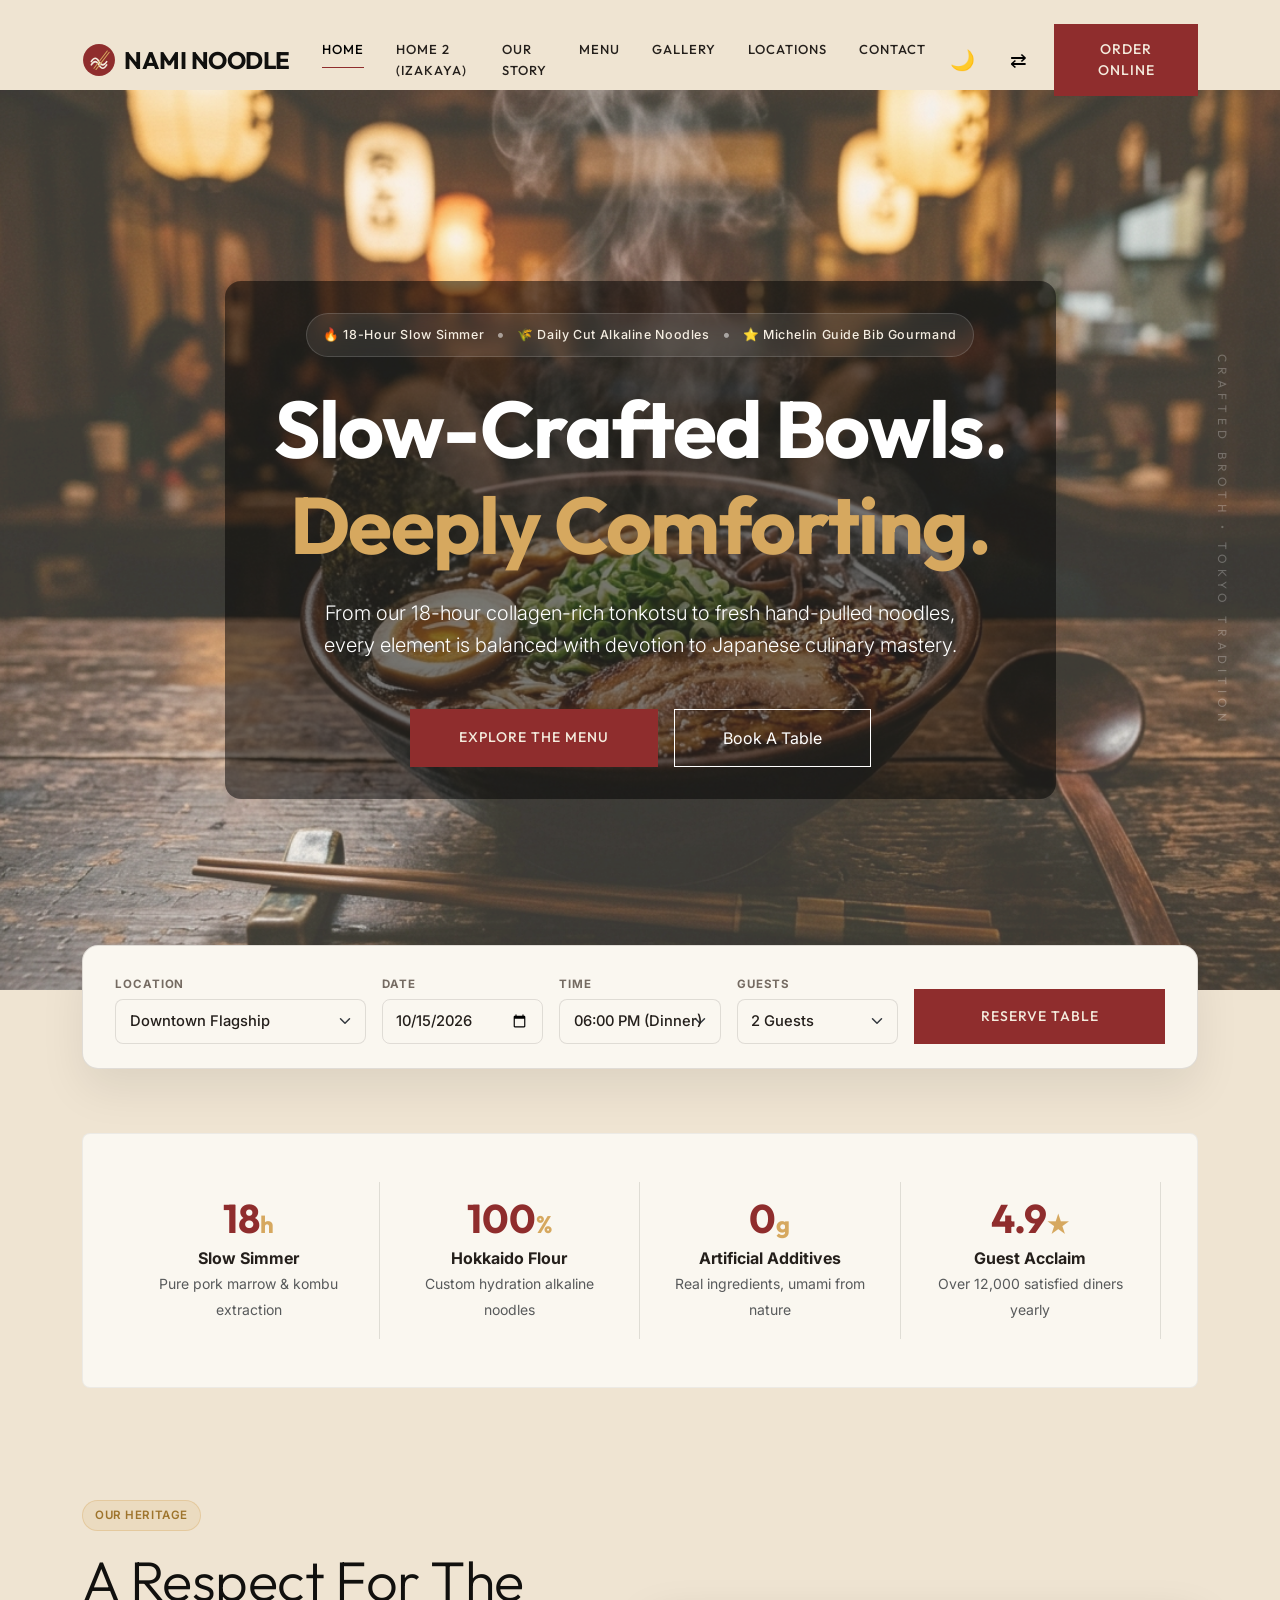
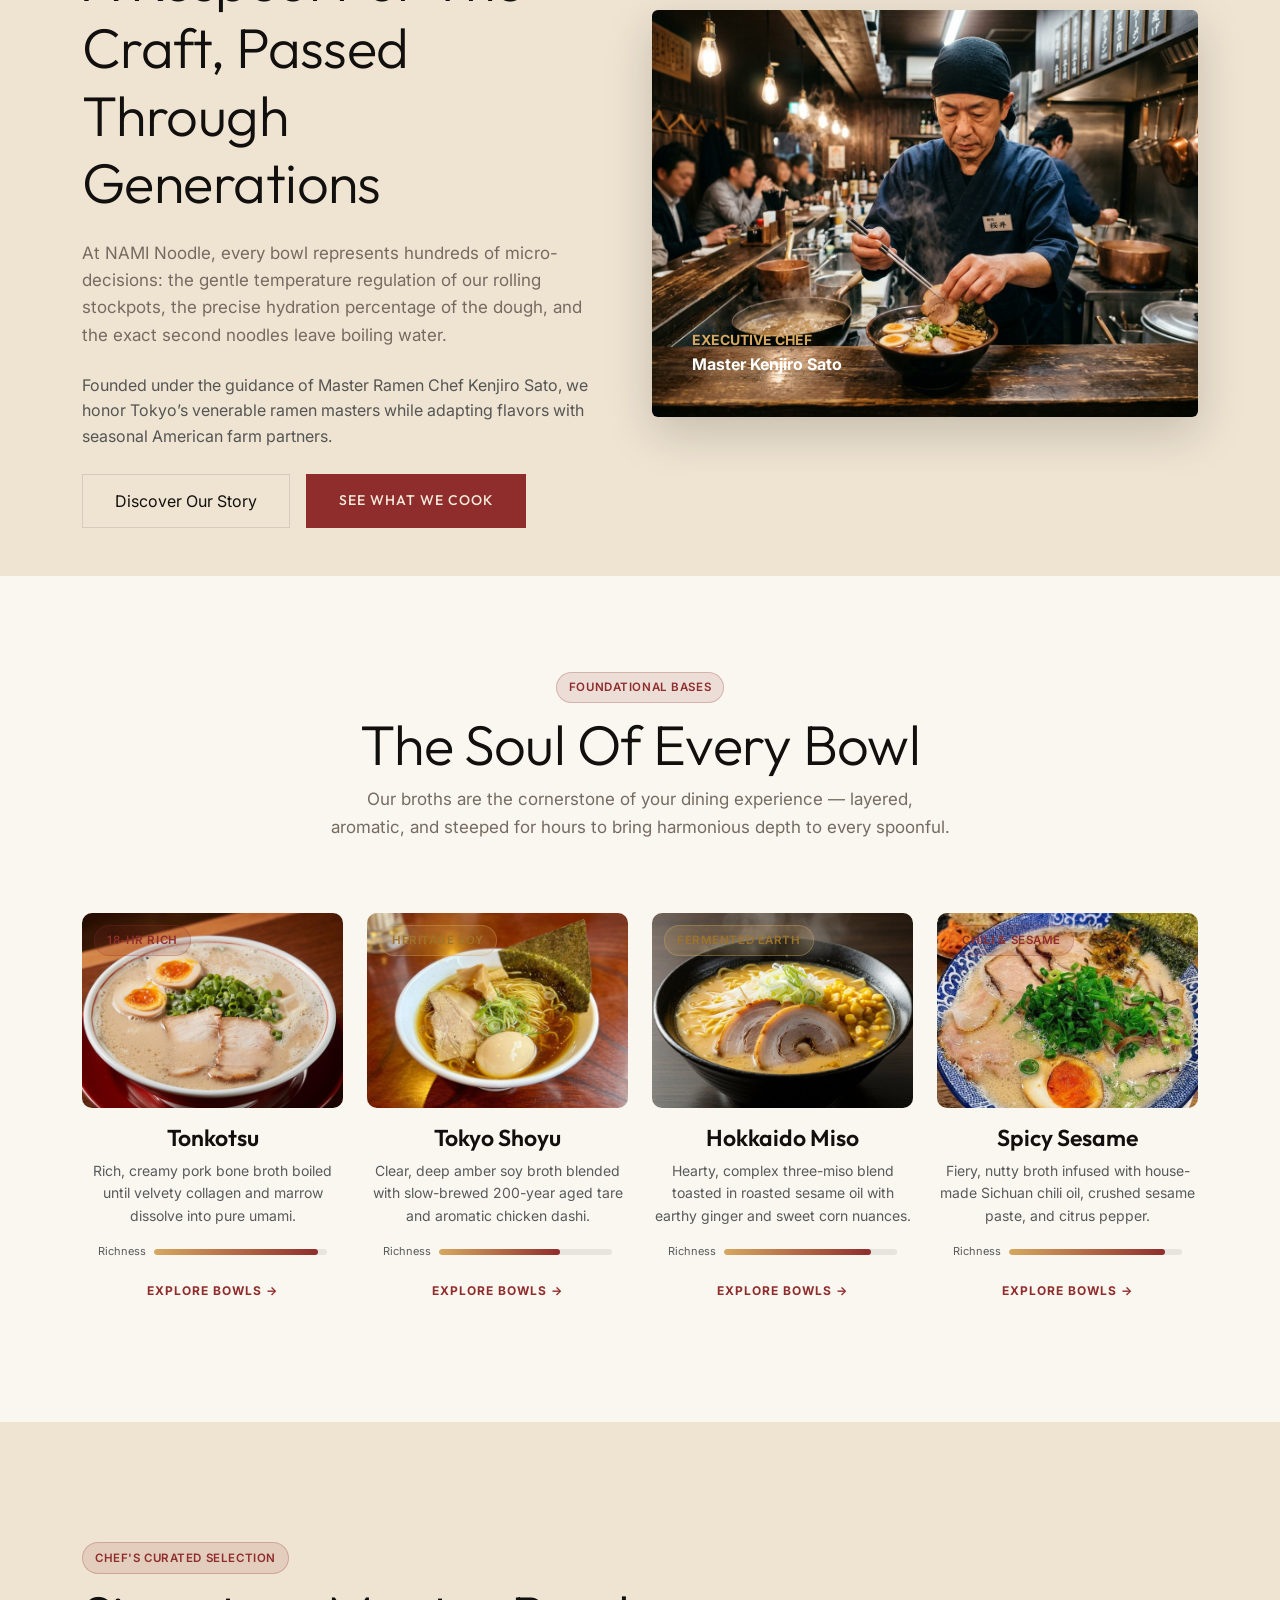
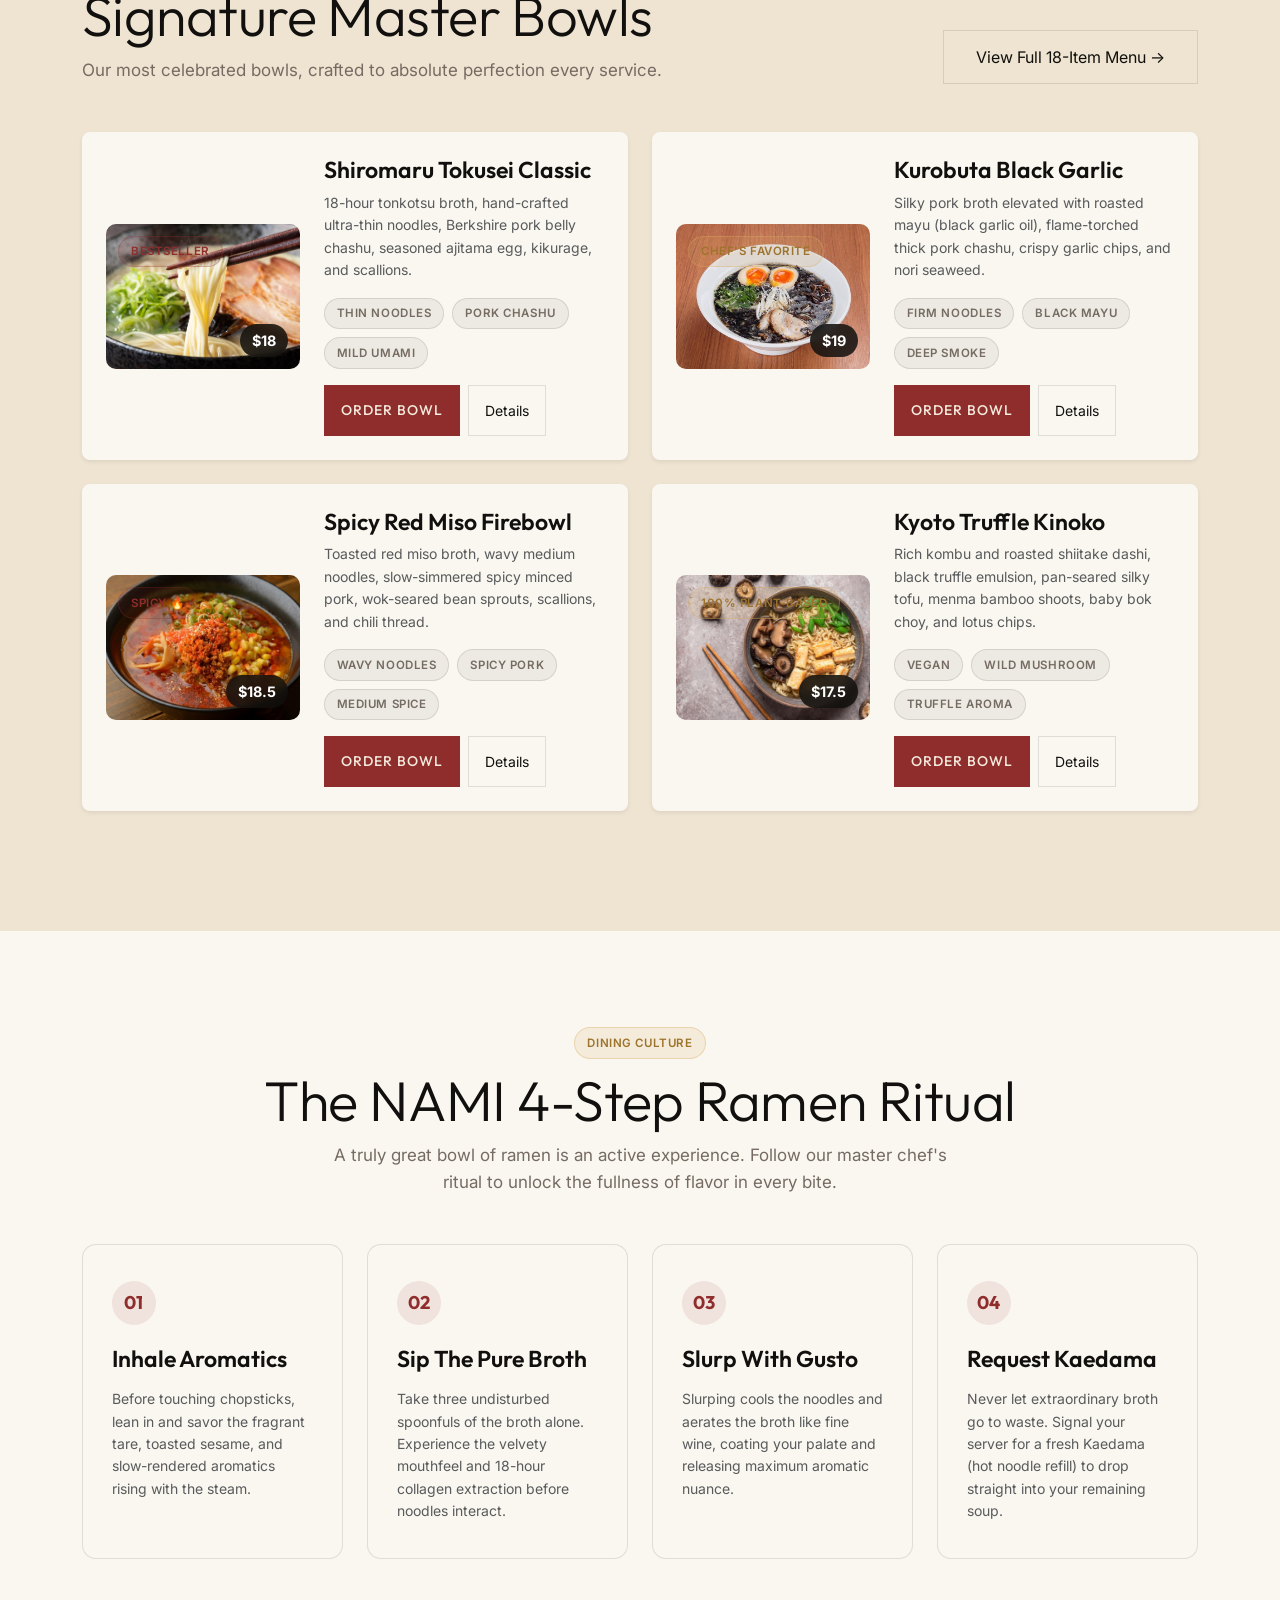
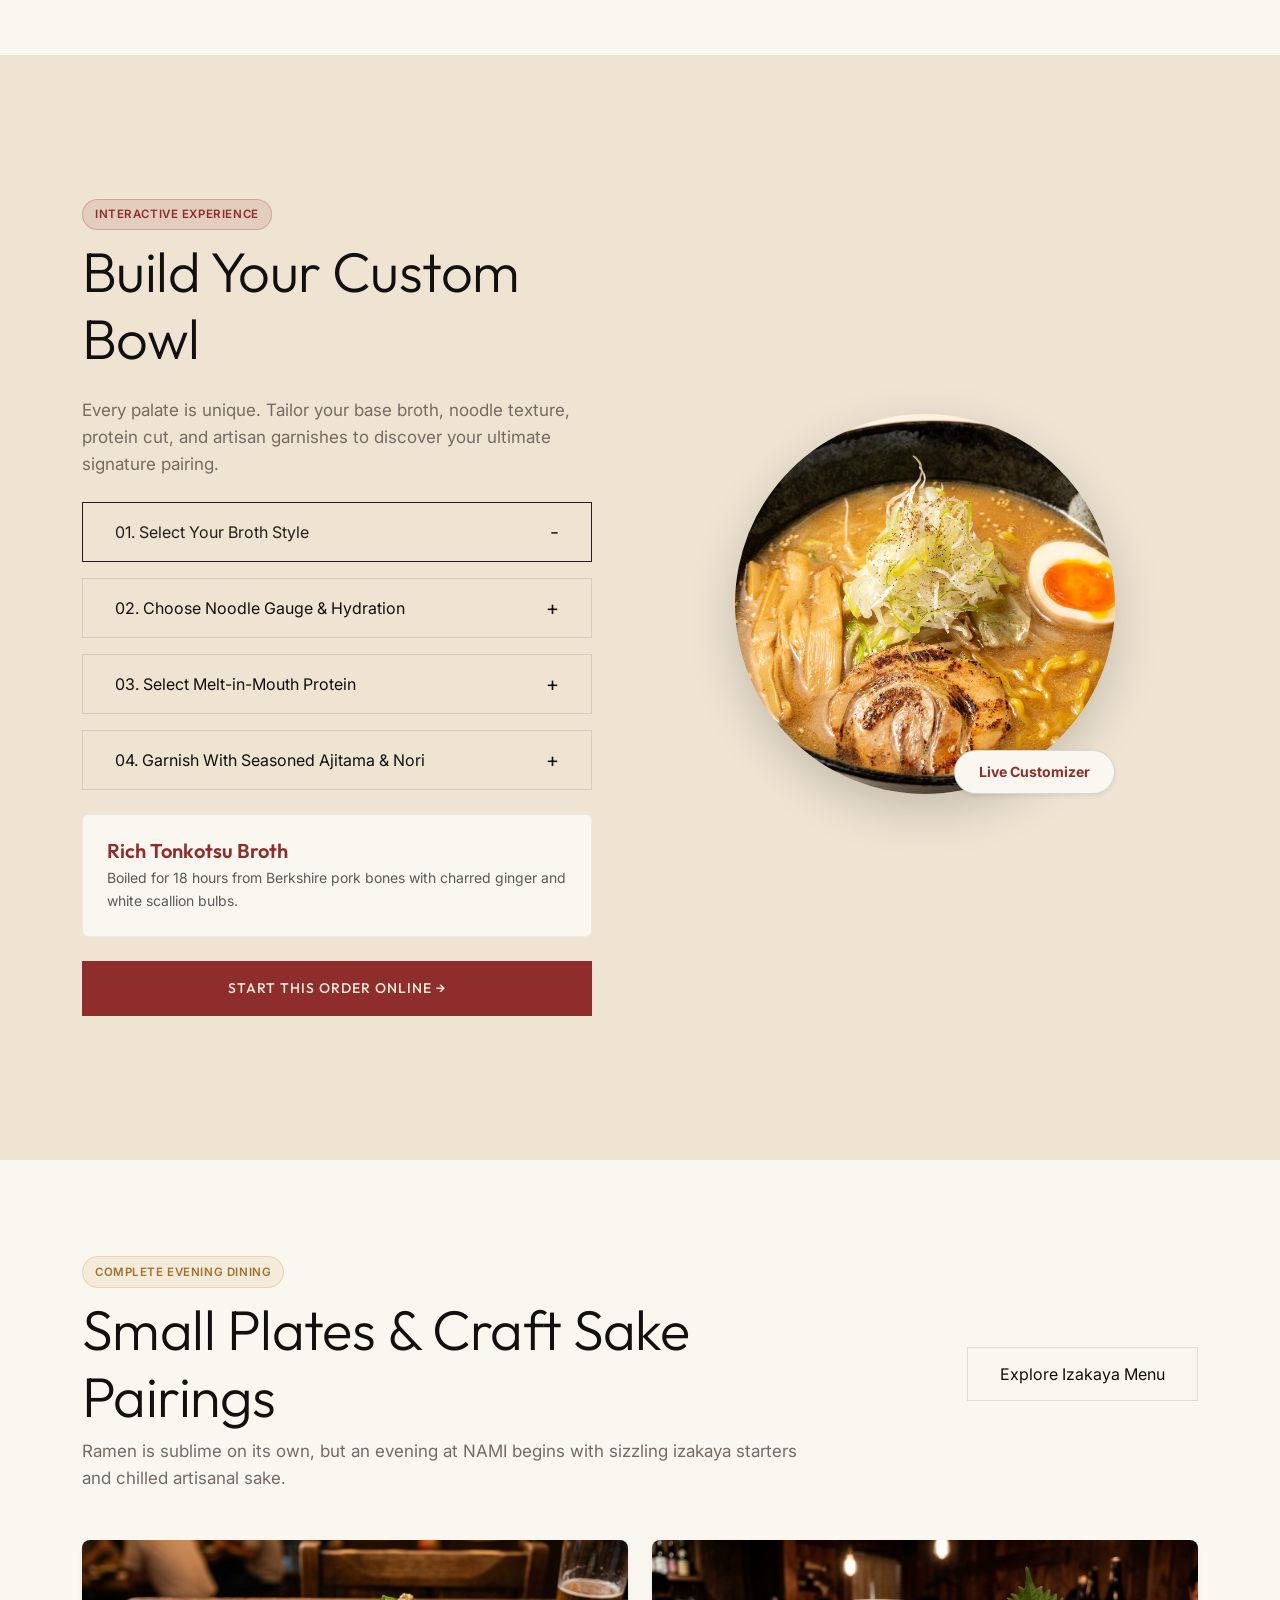
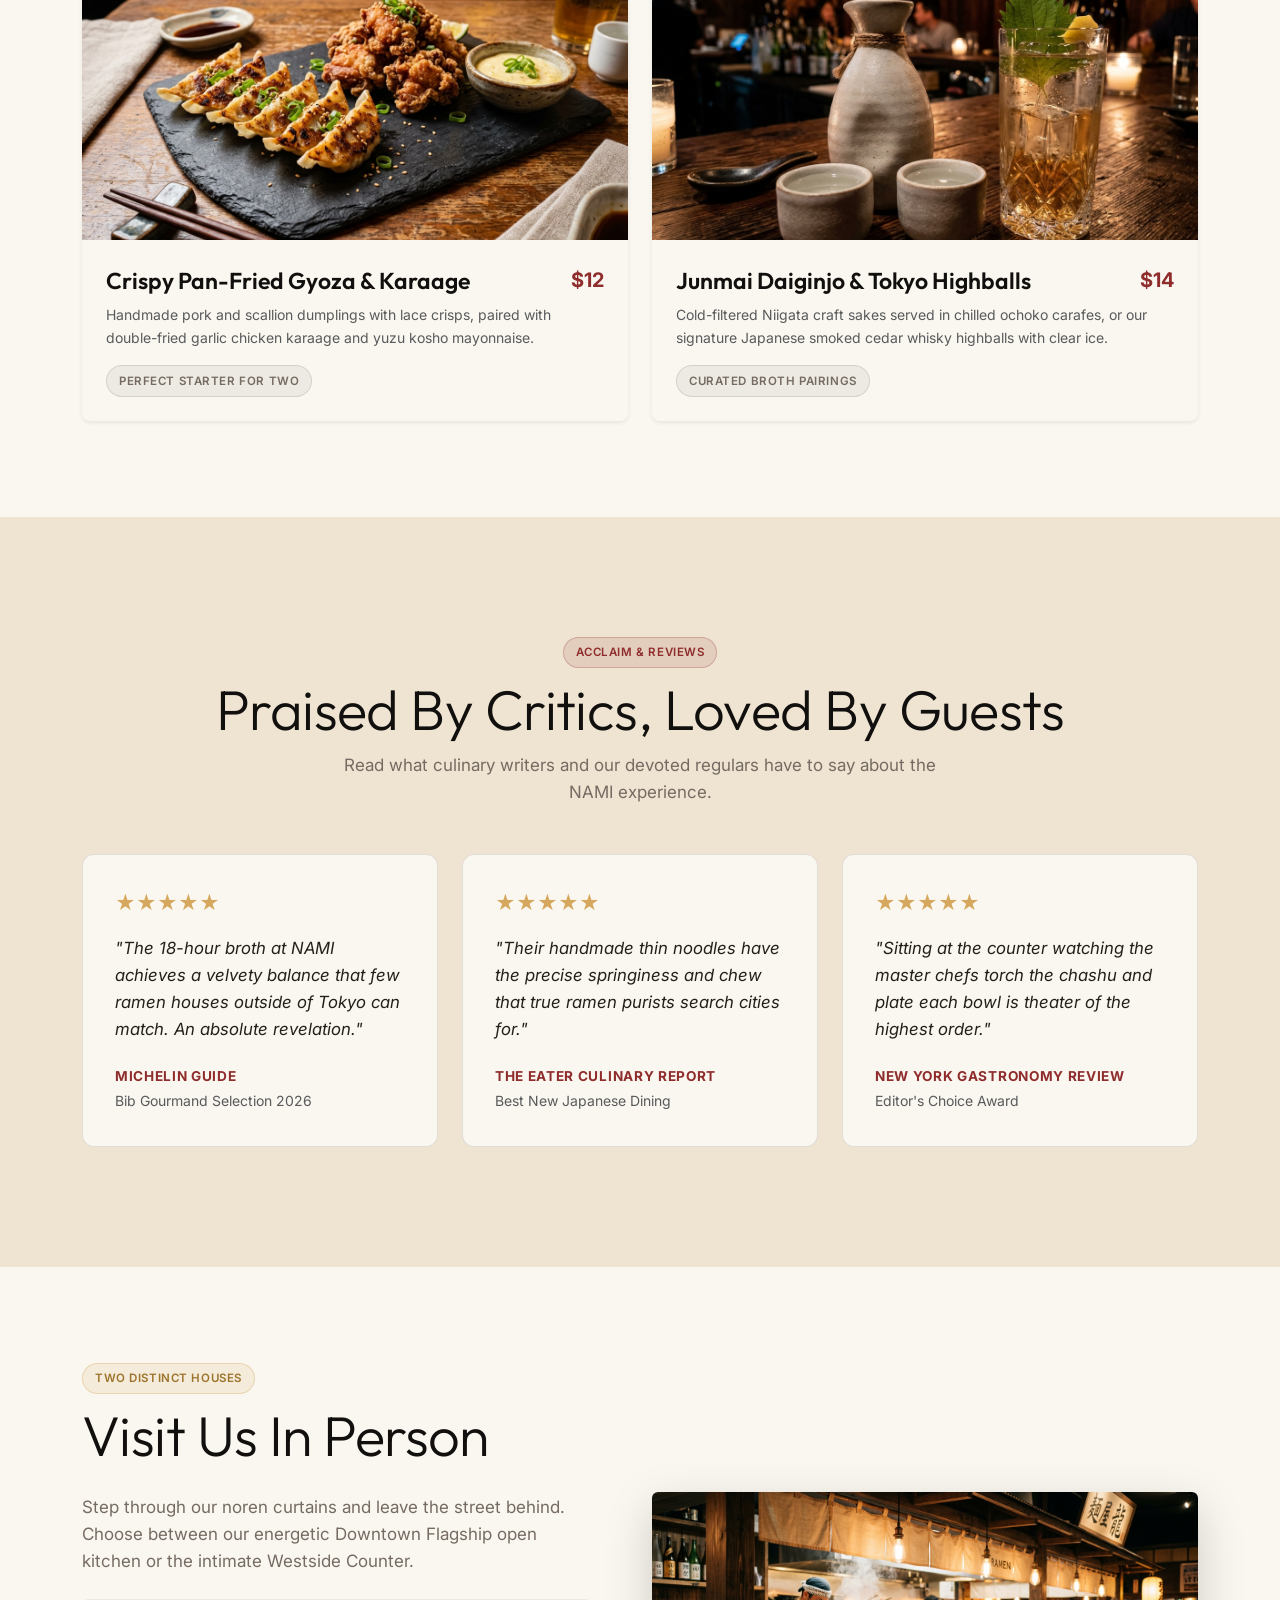
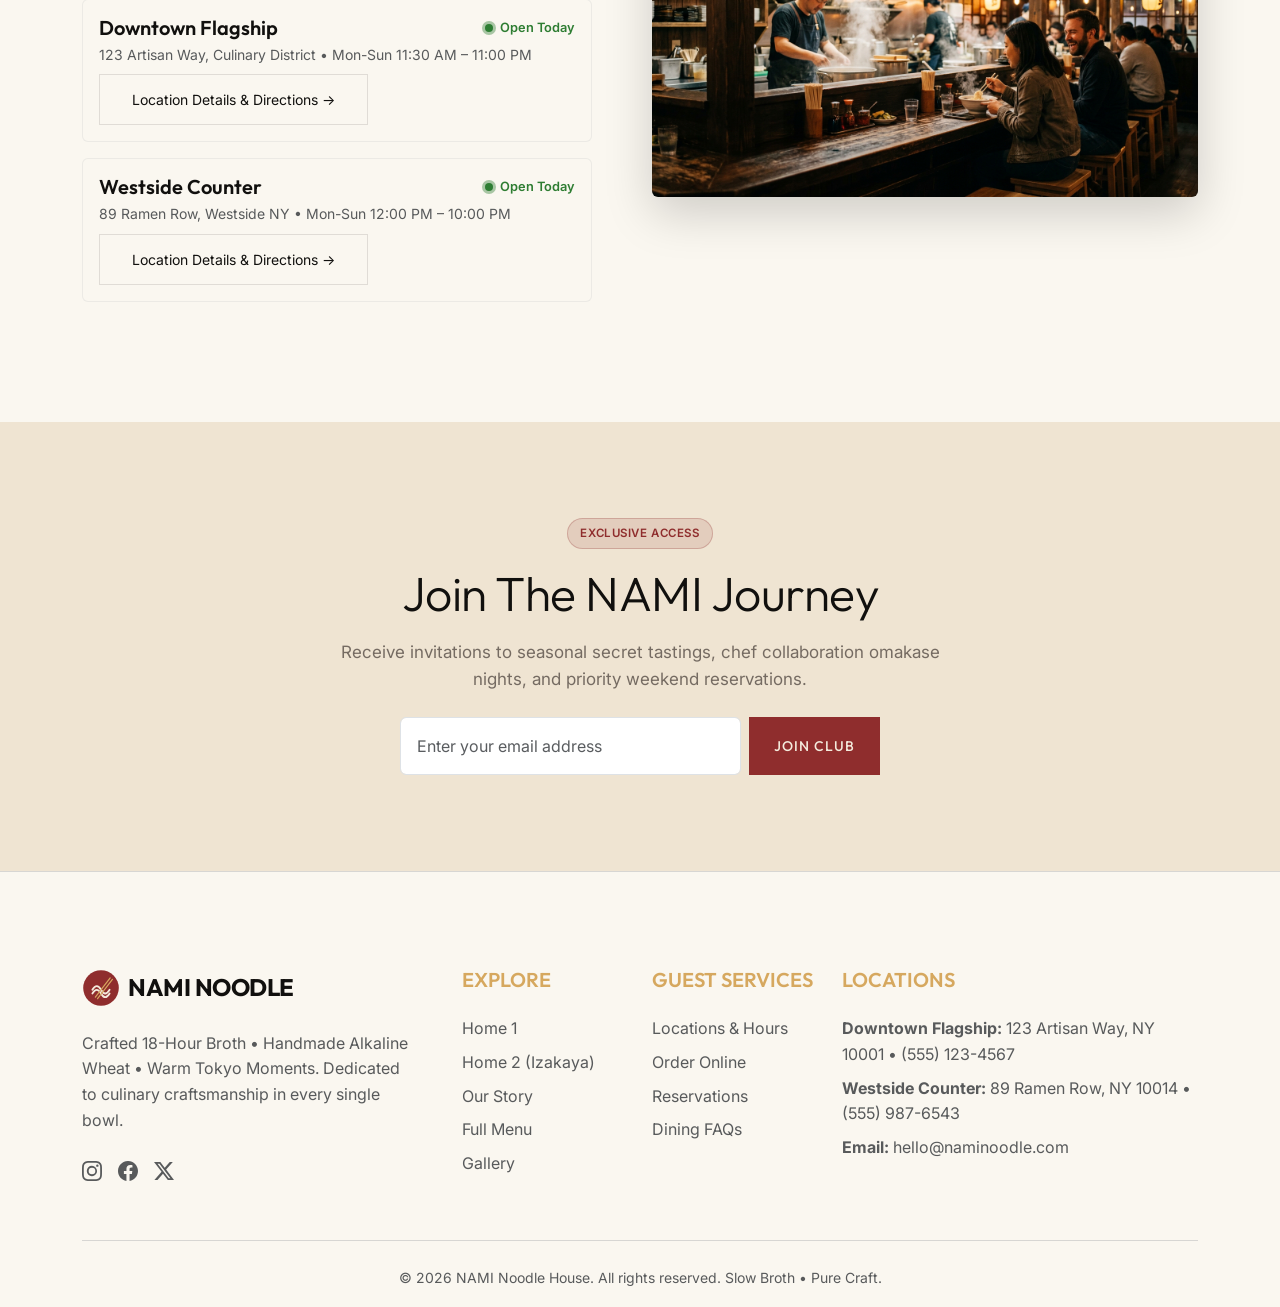
==== commit 78833e3c: "corrections" ====
--- a/index.html
+++ b/index.html
@@ -1,354 +1,839 @@
-﻿<!DOCTYPE html>
-<html lang="en" data-theme="light" dir="ltr">
-
-<head>
-    <meta charset="UTF-8">
-    <meta name="viewport" content="width=device-width, initial-scale=1.0">
-    <title>NAMI Noodle | Premium Crafted Bowls</title>
-    <meta name="description"
-        content="Slow-crafted broth, handmade noodles, and warm moments. Experience authentic, premium ramen at NAMI Noodle.">
-
-    <!-- Favicon -->
-    <link rel="icon" type="image/svg+xml" href="assets/images/favicon.svg">
-
-    <!-- Bootstrap 5 CDN -->
-    <link href="https://cdn.jsdelivr.net/npm/bootstrap@5.3.2/dist/css/bootstrap.min.css" rel="stylesheet">
-
-    <!-- Google Fonts -->
-    <link rel="preconnect" href="https://fonts.googleapis.com">
-    <link rel="preconnect" href="https://fonts.gstatic.com" crossorigin>
-    <link
-        href="https://fonts.googleapis.com/css2?family=Inter:wght@300;400;500&family=Outfit:wght@400;500;600;700&display=swap"
-        rel="stylesheet">
-
-    <!-- Custom CSS -->
-    <link rel="stylesheet" href="assets/css/style.css">
-    <link rel="stylesheet" href="assets/css/extensions.css">
-</head>
-
-<body>
-
-    <!-- Navigation -->
-    <nav class="navbar navbar-expand-xl fixed-top navbar-premium text-white bg-dark-deep" id="mainNav">
-        <div class="container">
-            <a class="navbar-brand d-flex align-items-center gap-2" href="index.html">
-                <img src="assets/images/logo.svg" alt="NAMI Noodle" width="32" height="32">
-                <span>NAMI NOODLE</span>
-            </a>
-            <button class="navbar-toggler border-0 filter-invert" type="button" data-bs-toggle="collapse"
-                data-bs-target="#navC"><span class="navbar-toggler-icon"></span></button>
-            <div class="collapse navbar-collapse" id="navC">
-                <ul class="navbar-nav mx-auto mb-2 mb-lg-0">
-                    <li class="nav-item"><a class="nav-link active" href="index.html">Home</a></li>
-                    <li class="nav-item"><a class="nav-link" href="home-2.html">Home 2</a></li>
-                    <li class="nav-item"><a class="nav-link" href="our-story.html">Our Story</a></li>
-                    <li class="nav-item"><a class="nav-link" href="menu.html">Menu</a></li>
-                    <li class="nav-item"><a class="nav-link" href="gallery.html">Gallery</a></li>
-                    <li class="nav-item"><a class="nav-link" href="contact.html">Contact</a></li>
-                </ul>
-                <div class="d-flex flex-column flex-lg-row align-items-start align-items-lg-center gap-3 mt-3 mt-lg-0">
-                    <div class="d-flex align-items-center gap-3">
-                        <button class="nav-icon-btn" id="theme-toggle" aria-label="Theme">🌙</button>
-                        <button class="nav-icon-btn" id="rtl-toggle" aria-label="RTL">⇄</button>
-                    </div><a href="order.html" class="btn btn-premium">Order Enquiry</a>
-                </div>
-            </div>
-        </div>
-    </nav>
-
-    <!-- SECTION 1: Hero -->
-    <header class="vh-100 position-relative d-flex align-items-center overflow-hidden bg-dark-deep text-white">
-        <div class="position-absolute w-100 h-100" style="z-index: 0;">
-            <img src="assets/images/hero_ramen_steaming_1789637699246.jpg" alt="Steaming bowl of premium ramen"
-                class="w-100 h-100 object-fit-cover opacity-75">
-        </div>
-        <div class="steam-container">
-            <div class="steam"></div>
-            <div class="steam"></div>
-            <div class="steam"></div>
-        </div>
-        <div class="container position-relative" style="z-index: 10;">
-            <div class="row">
-                <div class="col-lg-10 col-xl-8 mx-auto text-center">
-                    <div class="reveal-up active hero-content-bg">
-                        <span class="text-accent fw-bold tracking-widest text-uppercase mb-3 d-block"
-                            style="letter-spacing: 3px; font-size: 12px;">RAMEN • NOODLES • BROTH</span>
-                        <h1 class="display-1 fw-bold text-white mb-4">Slow-Crafted Bowls.<br>Deeply Comforting.</h1>
-                        <p class="lead text-white mb-5 mx-auto" style="max-width: 700px;">Rich broths, springy noodles,
-                            and carefully chosen toppings served in a warm and welcoming bowl.</p>
-                        <div class="d-flex flex-column flex-sm-row justify-content-center gap-3">
-                            <a href="menu.html" class="btn btn-premium px-5 py-3">Explore The Menu</a>
-                            <a href="locations.html"
-                                class="btn btn-outline-premium text-white border-white px-5 py-3">Find A Location</a>
-                        </div>
-                    </div>
-                </div>
-            </div>
-        </div>
-        <div class="position-absolute end-0 top-50 translate-middle-y me-5 d-none d-xl-block" style="z-index: 10;">
-            <div class="vertical-text text-white-50 opacity-50">Crafted Broth</div>
-        </div>
-    </header>
-
-    <!-- SECTION 2: Our Story (Short) -->
-    <section class="py-5 my-5">
-        <div class="container">
-            <div class="row align-items-center reveal-up">
-                <div class="col-lg-5 mb-5 mb-lg-0">
-                    <div class="pe-lg-5">
-                        <h2 class="mb-4">From The First Bowl To Every Bowl After</h2>
-                        <p class="lead-text mb-4">Our passion for ramen goes beyond the ingredients. It is a respect for
-                            the craft—the patience required for a 12-hour broth, the precision of noodle texture, and
-                            the warmth of genuine hospitality.</p>
-                        <a href="our-story.html" class="btn btn-outline-premium">Discover Our Story</a>
-                    </div>
-                </div>
-                <div class="col-lg-7">
-                    <div class="position-relative hover-lift">
-                        <img src="assets/images/bowl.jpg" alt="Ramen restaurant interior"
-                            class="img-fluid rounded-1 shadow-lg">
-                    </div>
-                </div>
-            </div>
-        </div>
-    </section>
-
-    <!-- SECTION 3: Signature Broths -->
-    <section class="py-5 bg-surface">
-        <div class="container py-5 reveal-up">
-            <div class="text-center mb-5">
-                <h2 class="display-4">The Soul Of Every Bowl</h2>
-                <p class="lead-text mx-auto" style="max-width: 600px;">Our broths are the foundation of every ramen
-                    experience — layered, aromatic, and designed to bring depth to every spoonful.</p>
-            </div>
-
-            <div class="row g-4 mt-4">
-                <!-- Broth 1 -->
-                <div class="col-md-6 col-lg-3">
-                    <div class="card h-100 border-0 bg-transparent hover-lift">
-                        <div class="card-body p-0 pb-4 text-center">
-                            <img src="assets/images/explore1.jpg" class="w-100 rounded mb-3"
-                                style="aspect-ratio:1; object-fit:cover;" alt="Broth">
-                            <h4 class="mt-2 mb-3">Tonkotsu</h4>
-                            <p class="text-muted small mb-4">Rich, creamy pork bone broth boiled for 12 hours for
-                                ultimate depth.</p>
-                            <a href="menu.html"
-                                class="text-primary text-decoration-none fw-bold text-uppercase explore-link"
-                                style="font-size: 12px; letter-spacing: 1px;">Explore &rarr;</a>
-                        </div>
-                    </div>
-                </div>
-                <!-- Broth 2 -->
-                <div class="col-md-6 col-lg-3">
-                    <div class="card h-100 border-0 bg-transparent hover-lift">
-                        <div class="card-body p-0 pb-4 text-center">
-                            <img src="assets/images/explore2.jpg" class="w-100 rounded mb-3"
-                                style="aspect-ratio:1; object-fit:cover;" alt="Broth">
-                            <h4 class="mt-2 mb-3">Shoyu</h4>
-                            <p class="text-muted small mb-4">Clear, deep amber soy sauce broth, perfectly balanced and
-                                aromatic.</p>
-                            <a href="menu.html"
-                                class="text-primary text-decoration-none fw-bold text-uppercase explore-link"
-                                style="font-size: 12px; letter-spacing: 1px;">Explore &rarr;</a>
-                        </div>
-                    </div>
-                </div>
-                <!-- Broth 3 -->
-                <div class="col-md-6 col-lg-3">
-                    <div class="card h-100 border-0 bg-transparent hover-lift">
-                        <div class="card-body p-0 pb-4 text-center">
-                            <img src="assets/images/explore3.jpg" class="w-100 rounded mb-3"
-                                style="aspect-ratio:1; object-fit:cover;" alt="Broth">
-                            <h4 class="mt-2 mb-3">Miso</h4>
-                            <p class="text-muted small mb-4">Hearty, complex fermented soybean broth with earthy
-                                undertones.</p>
-                            <a href="menu.html"
-                                class="text-primary text-decoration-none fw-bold text-uppercase explore-link"
-                                style="font-size: 12px; letter-spacing: 1px;">Explore &rarr;</a>
-                        </div>
-                    </div>
-                </div>
-                <!-- Broth 4 -->
-                <div class="col-md-6 col-lg-3">
-                    <div class="card h-100 border-0 bg-transparent hover-lift">
-                        <div class="card-body p-0 pb-4 text-center">
-                            <img src="assets/images/explore4.jpg" class="w-100 rounded mb-3"
-                                style="aspect-ratio:1; object-fit:cover;" alt="Broth">
-                            <h4 class="mt-2 mb-3">Spicy Sesame</h4>
-                            <p class="text-muted small mb-4">Fiery, nutty broth infused with house-made chili oil and
-                                ground sesame.</p>
-                            <a href="menu.html"
-                                class="text-primary text-decoration-none fw-bold text-uppercase explore-link"
-                                style="font-size: 12px; letter-spacing: 1px;">Explore &rarr;</a>
-                        </div>
-                    </div>
-                </div>
-            </div>
-        </div>
-    </section>
-
-    <!-- SECTION 4: Build Your Bowl (Interactive Demo) -->
-    <section class="py-5 my-5">
-        <div class="container py-5 reveal-up">
-            <div class="row align-items-center">
-                <div class="col-lg-6 mb-5 mb-lg-0 text-center text-lg-start">
-                    <h2 class="display-4 mb-4">Build Your Bowl</h2>
-                    <p class="lead-text mb-5">Craft your perfect experience. Select your base, noodles, and toppings to
-                        see how we build our signature bowls.</p>
-
-                    <div class="d-flex flex-column gap-3" id="bowl-builder-controls">
-                        <button
-                            class="btn btn-outline-premium text-start d-flex justify-content-between align-items-center builder-btn active"
-                            data-highlight="broth">
-                            <span>01. Choose Your Broth</span>
-                            <span class="fs-5">+</span>
-                        </button>
-                        <button
-                            class="btn btn-outline-premium text-start d-flex justify-content-between align-items-center builder-btn"
-                            data-highlight="noodles">
-                            <span>02. Choose Your Noodles</span>
-                            <span class="fs-5">+</span>
-                        </button>
-                        <button
-                            class="btn btn-outline-premium text-start d-flex justify-content-between align-items-center builder-btn"
-                            data-highlight="protein">
-                            <span>03. Choose Protein</span>
-                            <span class="fs-5">+</span>
-                        </button>
-                        <button
-                            class="btn btn-outline-premium text-start d-flex justify-content-between align-items-center builder-btn"
-                            data-highlight="toppings">
-                            <span>04. Finish With Toppings</span>
-                            <span class="fs-5">+</span>
-                        </button>
-                    </div>
-                </div>
-                <div class="col-lg-6">
-                    <img id="builder-image" src="assets/images/choose1.jpg"
-                        class="img-fluid rounded-circle mx-auto d-block shadow-lg"
-                        style="width: 400px; height: 400px; object-fit: cover; transition: var(--transition-slow);"
-                        alt="Build Your Bowl">
-                </div>
-            </div>
-        </div>
-    </section>
-
-    <!-- SECTION 5: Handmade Noodles / Texture Matters -->
-    <section class="py-5">
-        <div class="container py-5 reveal-up">
-            <div class="row align-items-center flex-row-reverse">
-                <div class="col-lg-6 mb-5 mb-lg-0 text-center text-lg-start">
-                    <h2 class="display-4 mb-4">Texture Matters.</h2>
-                    <p class="text-muted lead mb-4">The relationship between broth and noodle is essential. We craft
-                        our noodles daily, adjusting thickness and hydration to perfectly complement each specific broth
-                        style.</p>
-                    <ul class="list-unstyled text-muted d-flex flex-column gap-3 mb-5">
-                        <li class="d-flex align-items-center justify-content-center justify-content-lg-start gap-3">
-                            <span class="text-accent">—</span> Thin & straight for Tonkotsu
-                        </li>
-                        <li class="d-flex align-items-center justify-content-center justify-content-lg-start gap-3">
-                            <span class="text-accent">—</span> Wavy & medium for Shoyu
-                        </li>
-                        <li class="d-flex align-items-center justify-content-center justify-content-lg-start gap-3">
-                            <span class="text-accent">—</span> Thick & curly for Miso
-                        </li>
-                    </ul>
-                </div>
-                <div class="col-lg-6 text-center">
-                    <img src="assets/images/texture.jpg" class="img-fluid rounded-circle shadow-lg mx-auto"
-                        style="width: 400px; height: 400px; object-fit: cover;" alt="Handmade noodles">
-                </div>
-            </div>
-        </div>
-    </section>
-
-    <!-- SECTION 5.5: Join Us -->
-    <section class="py-5">
-        <div class="container py-5 text-center reveal-up">
-            <h2 class="display-5 mb-4">Join Our Journey</h2>
-            <p class="lead-text mx-auto mb-4" style="max-width: 600px;">Subscribe to our newsletter for seasonal menu
-                updates and special invitations.</p>
-            <form class="d-flex justify-content-center gap-2 mx-auto" style="max-width: 400px;">
-                <input type="email" class="form-control" placeholder="Email Address">
-                <button type="button" class="btn btn-premium">Subscribe</button>
-            </form>
-        </div>
-    </section>
-
-    <!-- SECTION 6: Footer -->
-    <footer class="bg-surface pt-5 pb-3 border-top border-secondary border-opacity-25">
-        <div class="container pt-5">
-            <div class="row mb-5 g-4 text-center text-md-start">
-                <div class="col-12 col-md-6 col-lg-4 mb-4 mb-lg-0">
-                    <a class="navbar-brand d-inline-flex align-items-center gap-2 mb-4 text-decoration-none"
-                        href="index.html">
-                        <img src="assets/images/logo.svg" alt="NAMI Noodle Logo" width="40" height="40">
-                        <span class="fs-4">NAMI NOODLE</span>
-                    </a>
-                    <p class="text-muted pe-lg-4">Crafted Broth × Handmade Noodles × Warm Moments. Experience the art
-                        of premium ramen.</p>
-                    <div class="d-flex gap-3 justify-content-center justify-content-md-start mt-4">
-                        <a href="#" class="text-muted hover-lift social-icon-hover footer-link"><svg
-                                xmlns="http://www.w3.org/2000/svg" width="20" height="20" fill="currentColor"
-                                class="bi bi-instagram" viewBox="0 0 16 16">
-                                <path
-                                    d="M8 0C5.829 0 5.556.01 4.703.048 3.85.088 3.269.222 2.76.42a3.917 3.917 0 0 0-1.417.923A3.927 3.927 0 0 0 .42 2.76C.222 3.268.087 3.85.048 4.7.01 5.555 0 5.827 0 8.001c0 2.172.01 2.444.048 3.297.04.852.174 1.433.372 1.942.205.526.478.972.923 1.417.444.445.89.719 1.416.923.51.198 1.09.333 1.942.372C5.555 15.99 5.827 16 8 16s2.444-.01 3.298-.048c.851-.04 1.434-.174 1.943-.372a3.916 3.916 0 0 0 1.416-.923c.445-.445.718-.891.923-1.417.197-.509.332-1.09.372-1.942C15.99 10.445 16 10.173 16 8s-.01-2.445-.048-3.299c-.04-.851-.175-1.433-.372-1.941a3.926 3.926 0 0 0-.923-1.417A3.911 3.911 0 0 0 13.24.42c-.51-.198-1.092-.333-1.943-.372C10.443.01 10.172 0 7.998 0h.003zm-.717 1.442h.718c2.136 0 2.389.007 3.232.046.78.035 1.204.166 1.486.275.373.145.64.319.92.599.28.28.453.546.598.92.11.281.24.705.275 1.485.039.843.047 1.096.047 3.231s-.008 2.389-.047 3.232c-.035.78-.166 1.203-.275 1.485a2.47 2.47 0 0 1-.599.919c-.28.28-.546.453-.92.598-.28.11-.704.24-1.485.276-.843.038-1.096.047-3.232.047s-2.39-.009-3.233-.047c-.78-.036-1.203-.166-1.485-.276a2.478 2.478 0 0 1-.92-.598 2.48 2.48 0 0 1-.6-.92c-.109-.281-.24-.705-.275-1.485-.038-.843-.046-1.096-.046-3.233 0-2.136.008-2.388.046-3.231.036-.78.166-1.204.276-1.486.145-.373.319-.64.599-.92.28-.28.546-.453.92-.598.282-.11.705-.24 1.485-.276.738-.034 1.024-.044 2.515-.045v.002zm4.988 1.328a.96.96 0 1 0 0 1.92.96.96 0 0 0 0-1.92zm-4.27 1.122a4.109 4.109 0 1 0 0 8.217 4.109 4.109 0 0 0 0-8.217zm0 1.441a2.667 2.667 0 1 1 0 5.334 2.667 2.667 0 0 1 0-5.334z" />
-                            </svg></a>
-                        <a href="#" class="text-muted hover-lift social-icon-hover footer-link"><svg
-                                xmlns="http://www.w3.org/2000/svg" width="20" height="20" fill="currentColor"
-                                class="bi bi-facebook" viewBox="0 0 16 16">
-                                <path
-                                    d="M16 8.049c0-4.446-3.582-8.05-8-8.05C3.58 0-.002 3.603-.002 8.05c0 4.017 2.926 7.347 6.75 7.951v-5.625h-2.03V8.05H6.75V6.275c0-2.017 1.195-3.131 3.022-3.131.876 0 1.791.157 1.791.157v1.98h-1.009c-.993 0-1.303.621-1.303 1.258v1.51h2.218l-.354 2.326H9.25V16c3.824-.604 6.75-3.934 6.75-7.951z" />
-                            </svg></a>
-                        <a href="#" class="text-muted hover-lift social-icon-hover footer-link"><svg
-                                xmlns="http://www.w3.org/2000/svg" width="20" height="20" fill="currentColor"
-                                class="bi bi-twitter-x" viewBox="0 0 16 16">
-                                <path
-                                    d="M12.6.75h2.454l-5.36 6.142L16 15.25h-4.937l-3.867-5.07-4.425 5.07H.316l5.733-6.57L0 .75h5.063l3.495 4.633L12.601.75Zm-.86 13.028h1.36L4.323 2.145H2.865l8.875 11.633Z" />
-                            </svg></a>
-                    </div>
-                </div>
-                <div class="col-12 col-md-6 col-lg-2 mb-4 mb-md-0">
-                    <h5 class="text-accent mb-4 text-uppercase">Explore</h5>
-                    <ul class="list-unstyled d-flex flex-column gap-2">
-                        <li><a href="index.html" class="text-muted text-decoration-none footer-link">Home</a></li>
-                        <li><a href="our-story.html" class="text-muted text-decoration-none footer-link">Our Story</a>
-                        </li>
-                        <li><a href="menu.html" class="text-muted text-decoration-none footer-link">Menu</a></li>
-                        <li><a href="gallery.html" class="text-muted text-decoration-none footer-link">Gallery</a></li>
-                    </ul>
-                </div>
-                <div class="col-12 col-md-6 col-lg-2 mb-4 mb-md-0">
-                    <h5 class="text-accent mb-4 text-uppercase">Info</h5>
-                    <ul class="list-unstyled d-flex flex-column gap-2">
-                        <li><a href="contact.html" class="text-muted text-decoration-none footer-link">Contact</a></li>
-                    </ul>
-                </div>
-                <div class="col-12 col-md-6 col-lg-4">
-                    <h5 class="text-accent mb-4 text-uppercase">Visit</h5>
-                    <ul class="list-unstyled text-muted d-flex flex-column gap-2">
-                        <li>123 Artisan Way</li>
-                        <li>hello@naminoodle.com</li>
-                    </ul>
-                </div>
-            </div>
-            <div class="border-top border-secondary border-opacity-25 pt-4 mt-5 text-center">
-                <small class="text-muted">&copy; 2026 NAMI Noodle. All rights reserved.</small>
-            </div>
-        </div>
-    </footer>
-
-    <!-- Scroll to Top Button -->
-    <button id="scrollTopBtn" aria-label="Scroll to top">
-        ↑
-    </button>
-
-    <!-- Bootstrap JS -->
-    <script src="https://cdn.jsdelivr.net/npm/bootstrap@5.3.2/dist/js/bootstrap.bundle.min.js"></script>
-
-    <!-- Custom JS -->
-    <script src="assets/js/main.js"></script>
-</body>
-
-</html>
-
+<!DOCTYPE html>
+<html lang="en" data-theme="light" dir="ltr">
+
+<head>
+    <meta charset="UTF-8">
+    <meta name="viewport" content="width=device-width, initial-scale=1.0">
+    <title>NAMI Noodle | Premium Crafted Ramen & Izakaya</title>
+    <meta name="description"
+        content="Slow-crafted 18-hour broth, handmade noodles, and warm moments. Experience authentic, premium artisan ramen and izakaya at NAMI Noodle.">
+
+    <!-- Favicon -->
+    <link rel="icon" type="image/svg+xml" href="assets/images/favicon.svg">
+
+    <!-- Bootstrap 5 CDN -->
+    <link href="https://cdn.jsdelivr.net/npm/bootstrap@5.3.2/dist/css/bootstrap.min.css" rel="stylesheet">
+
+    <!-- Google Fonts -->
+    <link rel="preconnect" href="https://fonts.googleapis.com">
+    <link rel="preconnect" href="https://fonts.gstatic.com" crossorigin>
+    <link
+        href="https://fonts.googleapis.com/css2?family=Inter:wght@300;400;500;600&family=Outfit:wght@400;500;600;700;800&display=swap"
+        rel="stylesheet">
+
+    <!-- Custom CSS -->
+    <link rel="stylesheet" href="assets/css/style.css">
+    <link rel="stylesheet" href="assets/css/extensions.css">
+</head>
+
+<body>
+
+    <!-- Navigation -->
+    <nav class="navbar navbar-expand-xl fixed-top navbar-premium text-white bg-dark-deep" id="mainNav">
+        <div class="container">
+            <a class="navbar-brand d-flex align-items-center gap-2" href="index.html">
+                <img src="assets/images/logo.svg" alt="NAMI Noodle" width="34" height="34">
+                <span>NAMI NOODLE</span>
+            </a>
+            <button class="navbar-toggler border-0 filter-invert" type="button" data-bs-toggle="collapse"
+                data-bs-target="#navC" aria-label="Toggle navigation"><span class="navbar-toggler-icon"></span></button>
+            <div class="collapse navbar-collapse" id="navC">
+                <ul class="navbar-nav mx-auto mb-2 mb-lg-0">
+                    <li class="nav-item"><a class="nav-link active" href="index.html">Home</a></li>
+                    <li class="nav-item"><a class="nav-link" href="home-2.html">Home 2 (Izakaya)</a></li>
+                    <li class="nav-item"><a class="nav-link" href="our-story.html">Our Story</a></li>
+                    <li class="nav-item"><a class="nav-link" href="menu.html">Menu</a></li>
+                    <li class="nav-item"><a class="nav-link" href="gallery.html">Gallery</a></li>
+                    <li class="nav-item"><a class="nav-link" href="locations.html">Locations</a></li>
+                    <li class="nav-item"><a class="nav-link" href="contact.html">Contact</a></li>
+                </ul>
+                <div class="d-flex flex-column flex-xl-row align-items-start align-items-xl-center gap-3 mt-4 mt-xl-0">
+                    <div class="d-flex align-items-center gap-3">
+                        <button class="nav-icon-btn" id="theme-toggle" aria-label="Toggle Dark/Light Mode">🌙</button>
+                        <button class="nav-icon-btn" id="rtl-toggle" aria-label="Toggle RTL Mode">⇄</button>
+                    </div>
+                    <a href="order.html" class="btn btn-premium">Order Online</a>
+                </div>
+            </div>
+        </div>
+    </nav>
+
+    <!-- SECTION 1: Grand Hero -->
+    <header class="vh-100 position-relative d-flex align-items-center overflow-hidden bg-dark-deep text-white">
+        <div class="position-absolute w-100 h-100" style="z-index: 0;">
+            <img src="assets/images/hero_ramen_steaming_1789637699246.jpg" alt="Steaming bowl of artisan ramen"
+                class="w-100 h-100 object-fit-cover opacity-75">
+        </div>
+        <div class="steam-container">
+            <div class="steam"></div>
+            <div class="steam"></div>
+            <div class="steam"></div>
+        </div>
+        <div class="container position-relative" style="z-index: 10;">
+            <div class="row">
+                <div class="col-lg-10 col-xl-9 mx-auto text-center">
+                    <div class="reveal-up active hero-content-bg">
+                        <!-- Hero Quick Badges -->
+                        <div class="hero-badges-wrapper mb-4">
+                            <span class="hero-badge-pill">🔥 18-Hour Slow Simmer</span>
+                            <span class="text-white-50">•</span>
+                            <span class="hero-badge-pill">🌾 Daily Cut Alkaline Noodles</span>
+                            <span class="text-white-50">•</span>
+                            <span class="hero-badge-pill">⭐ Michelin Guide Bib Gourmand</span>
+                        </div>
+
+                        <h1 class="display-1 fw-bold text-white mb-4">Slow-Crafted Bowls.<br><span
+                                class="text-accent">Deeply Comforting.</span></h1>
+                        <p class="lead text-white mb-5 mx-auto" style="max-width: 680px;">From our 18-hour collagen-rich
+                            tonkotsu to fresh hand-pulled noodles, every element is balanced with devotion to Japanese
+                            culinary mastery.</p>
+                        <div class="d-flex flex-column flex-sm-row justify-content-center gap-3">
+                            <a href="menu.html" class="btn btn-premium px-5 py-3">Explore The Menu</a>
+                            <a href="#quick-reserve"
+                                class="btn btn-outline-premium text-white border-white px-5 py-3">Book A Table</a>
+                        </div>
+                    </div>
+                </div>
+            </div>
+        </div>
+        <div class="position-absolute end-0 top-50 translate-middle-y me-5 d-none d-xl-block" style="z-index: 10;">
+            <div class="vertical-text text-white-50 opacity-50">Crafted Broth &bull; Tokyo Tradition</div>
+        </div>
+    </header>
+
+    <!-- SECTION 1.5: Interactive Table Reservation Bar -->
+    <section class="reservation-bar-wrapper" id="quick-reserve">
+        <div class="container">
+            <div class="reservation-bar reveal-up active">
+                <form id="heroReservationForm" class="row g-3 align-items-end">
+                    <div class="col-md-3">
+                        <label class="form-label" for="resLocation">Location</label>
+                        <select class="form-select" id="resLocation" required>
+                            <option value="downtown" selected>Downtown Flagship</option>
+                            <option value="westside">Westside Counter </option>
+                            <option value="midtown">Midtown Izakaya </option>
+                        </select>
+                    </div>
+                    <div class="col-md-2 col-6">
+                        <label class="form-label" for="resDate">Date</label>
+                        <input type="date" class="form-control" id="resDate" value="2026-10-15" required>
+                    </div>
+                    <div class="col-md-2 col-6">
+                        <label class="form-label" for="resTime">Time</label>
+                        <select class="form-select" id="resTime" required>
+                            <option value="12:00">12:00 PM (Lunch)</option>
+                            <option value="13:30">01:30 PM (Lunch)</option>
+                            <option value="18:00" selected>06:00 PM (Dinner)</option>
+                            <option value="19:30">07:30 PM (Peak Dinner)</option>
+                            <option value="21:00">09:00 PM (Late Night)</option>
+                        </select>
+                    </div>
+                    <div class="col-md-2 col-6">
+                        <label class="form-label" for="resGuests">Guests</label>
+                        <select class="form-select" id="resGuests" required>
+                            <option value="1">1 Guest (Solo Counter)</option>
+                            <option value="2" selected>2 Guests</option>
+                            <option value="4">4 Guests</option>
+                            <option value="6">6 Guests</option>
+                            <option value="party">7+ Large Party</option>
+                        </select>
+                    </div>
+                    <div class="col-md-3 col-6">
+                        <button type="submit" class="btn btn-premium w-100 py-2 py-md-3">Reserve Table</button>
+                    </div>
+                </form>
+                <div id="resFeedback" class="mt-3 text-center text-success fw-bold d-none">
+                    ✓ Seat preference noted! Redirecting you to complete your reservation...
+                </div>
+            </div>
+        </div>
+    </section>
+
+    <!-- SECTION 2: Key Craft Metrics & Statistics -->
+    <section class="py-5 my-3">
+        <div class="container">
+            <div class="bg-surface rounded-3 p-4 p-md-5 border border-secondary border-opacity-10 reveal-up">
+                <div class="row text-center g-4">
+                    <div class="col-6 col-lg-3 stat-item">
+                        <div class="stat-number">18<span class="fs-4 text-accent">h</span></div>
+                        <div class="fw-bold mt-2">Slow Simmer</div>
+                        <small class="text-muted">Pure pork marrow & kombu extraction</small>
+                    </div>
+                    <div class="col-6 col-lg-3 stat-item">
+                        <div class="stat-number">100<span class="fs-4 text-accent">%</span></div>
+                        <div class="fw-bold mt-2">Hokkaido Flour</div>
+                        <small class="text-muted">Custom hydration alkaline noodles</small>
+                    </div>
+                    <div class="col-6 col-lg-3 stat-item">
+                        <div class="stat-number">0<span class="fs-4 text-accent">g</span></div>
+                        <div class="fw-bold mt-2">Artificial Additives</div>
+                        <small class="text-muted">Real ingredients, umami from nature</small>
+                    </div>
+                    <div class="col-6 col-lg-3 stat-item">
+                        <div class="stat-number">4.9<span class="fs-4 text-accent">★</span></div>
+                        <div class="fw-bold mt-2">Guest Acclaim</div>
+                        <small class="text-muted">Over 12,000 satisfied diners yearly</small>
+                    </div>
+                </div>
+            </div>
+        </div>
+    </section>
+
+    <!-- SECTION 3: The Story & Master Craft -->
+    <section class="py-5">
+        <div class="container">
+            <div class="row align-items-center reveal-up">
+                <div class="col-lg-6 mb-5 mb-lg-0 pe-lg-5">
+                    <span class="badge-tag badge-tag-accent mb-3">OUR HERITAGE</span>
+                    <h2 class="display-4 mb-4">A Respect For The Craft, Passed Through Generations</h2>
+                    <p class="lead-text mb-4">At NAMI Noodle, every bowl represents hundreds of micro-decisions: the
+                        gentle temperature regulation of our rolling stockpots, the precise hydration percentage of the
+                        dough, and the exact second noodles leave boiling water.</p>
+                    <p class="text-muted mb-4">Founded under the guidance of Master Ramen Chef Kenjiro Sato, we honor
+                        Tokyo’s venerable ramen masters while adapting flavors with seasonal American farm partners.</p>
+                    <div class="d-flex flex-wrap gap-3">
+                        <a href="our-story.html" class="btn btn-outline-premium">Discover Our Story</a>
+                        <a href="menu.html" class="btn btn-premium">See What We Cook</a>
+                    </div>
+                </div>
+                <div class="col-lg-6">
+                    <div class="position-relative hover-lift">
+                        <img src="assets/images/chef-master.jpg"
+                            alt="Master ramen chef carefully garnishing ramen at NAMI Noodle"
+                            class="img-fluid rounded-2 shadow-lg w-100" style="max-height: 520px; object-fit: cover;">
+                        <div
+                            class="position-absolute bottom-0 start-0 m-4 p-3 bg-dark-deep text-white rounded-2 bg-opacity-75 backdrop-blur d-none d-sm-block">
+                            <span class="text-accent fw-bold small text-uppercase d-block">Executive Chef</span>
+                            <span class="fw-bold">Master Kenjiro Sato</span>
+                        </div>
+                    </div>
+                </div>
+            </div>
+        </div>
+    </section>
+
+    <!-- SECTION 4: The Four Broths (Soul of the Bowl) -->
+    <section class="py-5 bg-surface">
+        <div class="container py-5 reveal-up">
+            <div class="text-center mb-5">
+                <span class="badge-tag badge-tag-primary mb-2">FOUNDATIONAL BASES</span>
+                <h2 class="display-4">The Soul Of Every Bowl</h2>
+                <p class="lead-text mx-auto" style="max-width: 620px;">Our broths are the cornerstone of your dining
+                    experience — layered, aromatic, and steeped for hours to bring harmonious depth to every spoonful.
+                </p>
+            </div>
+
+            <div class="row g-4 mt-3">
+                <!-- Broth 1 -->
+                <div class="col-md-6 col-lg-3">
+                    <div class="card h-100 border-0 bg-transparent hover-lift">
+                        <div class="card-body p-0 pb-4 text-center">
+                            <div class="dish-card-img-wrapper mb-3">
+                                <img src="assets/images/explore1.jpg" alt="Tonkotsu Broth">
+                                <span class="badge-tag badge-tag-primary dish-badge-overlay">18-Hr Rich</span>
+                            </div>
+                            <h4 class="mt-2 mb-2">Tonkotsu</h4>
+                            <p class="text-muted small mb-3">Rich, creamy pork bone broth boiled until velvety collagen
+                                and marrow dissolve into pure umami.</p>
+                            <div class="flavor-meter-wrapper px-3">
+                                <small class="text-muted" style="font-size: 11px;">Richness</small>
+                                <div class="flavor-meter-bar">
+                                    <div class="flavor-meter-fill" style="width: 95%;"></div>
+                                </div>
+                            </div>
+                            <a href="menu.html?filter=tonkotsu"
+                                class="text-primary text-decoration-none fw-bold text-uppercase explore-link mt-2 d-inline-block"
+                                style="font-size: 12px; letter-spacing: 1px;">Explore Bowls &rarr;</a>
+                        </div>
+                    </div>
+                </div>
+                <!-- Broth 2 -->
+                <div class="col-md-6 col-lg-3">
+                    <div class="card h-100 border-0 bg-transparent hover-lift">
+                        <div class="card-body p-0 pb-4 text-center">
+                            <div class="dish-card-img-wrapper mb-3">
+                                <img src="assets/images/explore2.jpg" alt="Tokyo Shoyu Broth">
+                                <span class="badge-tag badge-tag-accent dish-badge-overlay">Heritage Soy</span>
+                            </div>
+                            <h4 class="mt-2 mb-2">Tokyo Shoyu</h4>
+                            <p class="text-muted small mb-3">Clear, deep amber soy broth blended with slow-brewed
+                                200-year aged tare and aromatic chicken dashi.</p>
+                            <div class="flavor-meter-wrapper px-3">
+                                <small class="text-muted" style="font-size: 11px;">Richness</small>
+                                <div class="flavor-meter-bar">
+                                    <div class="flavor-meter-fill" style="width: 70%;"></div>
+                                </div>
+                            </div>
+                            <a href="menu.html?filter=shoyu"
+                                class="text-primary text-decoration-none fw-bold text-uppercase explore-link mt-2 d-inline-block"
+                                style="font-size: 12px; letter-spacing: 1px;">Explore Bowls &rarr;</a>
+                        </div>
+                    </div>
+                </div>
+                <!-- Broth 3 -->
+                <div class="col-md-6 col-lg-3">
+                    <div class="card h-100 border-0 bg-transparent hover-lift">
+                        <div class="card-body p-0 pb-4 text-center">
+                            <div class="dish-card-img-wrapper mb-3">
+                                <img src="assets/images/explore3.jpg" alt="Hokkaido Miso Broth">
+                                <span class="badge-tag badge-tag-accent dish-badge-overlay">Fermented Earth</span>
+                            </div>
+                            <h4 class="mt-2 mb-2">Hokkaido Miso</h4>
+                            <p class="text-muted small mb-3">Hearty, complex three-miso blend toasted in roasted sesame
+                                oil with earthy ginger and sweet corn nuances.</p>
+                            <div class="flavor-meter-wrapper px-3">
+                                <small class="text-muted" style="font-size: 11px;">Richness</small>
+                                <div class="flavor-meter-bar">
+                                    <div class="flavor-meter-fill" style="width: 85%;"></div>
+                                </div>
+                            </div>
+                            <a href="menu.html?filter=miso"
+                                class="text-primary text-decoration-none fw-bold text-uppercase explore-link mt-2 d-inline-block"
+                                style="font-size: 12px; letter-spacing: 1px;">Explore Bowls &rarr;</a>
+                        </div>
+                    </div>
+                </div>
+                <!-- Broth 4 -->
+                <div class="col-md-6 col-lg-3">
+                    <div class="card h-100 border-0 bg-transparent hover-lift">
+                        <div class="card-body p-0 pb-4 text-center">
+                            <div class="dish-card-img-wrapper mb-3">
+                                <img src="assets/images/explore4.jpg" alt="Spicy Sesame TanTan">
+                                <span class="badge-tag badge-tag-primary dish-badge-overlay">Chili & Sesame</span>
+                            </div>
+                            <h4 class="mt-2 mb-2">Spicy Sesame</h4>
+                            <p class="text-muted small mb-3">Fiery, nutty broth infused with house-made Sichuan chili
+                                oil, crushed sesame paste, and citrus pepper.</p>
+                            <div class="flavor-meter-wrapper px-3">
+                                <small class="text-muted" style="font-size: 11px;">Richness</small>
+                                <div class="flavor-meter-bar">
+                                    <div class="flavor-meter-fill" style="width: 90%;"></div>
+                                </div>
+                            </div>
+                            <a href="menu.html?filter=spicy"
+                                class="text-primary text-decoration-none fw-bold text-uppercase explore-link mt-2 d-inline-block"
+                                style="font-size: 12px; letter-spacing: 1px;">Explore Bowls &rarr;</a>
+                        </div>
+                    </div>
+                </div>
+            </div>
+        </div>
+    </section>
+
+    <!-- SECTION 5: Core Offerings: Signature Master Bowls Showcase -->
+    <section class="py-5 my-5">
+        <div class="container py-4 reveal-up">
+            <div class="d-flex flex-column flex-md-row justify-content-between align-items-md-end mb-5">
+                <div>
+                    <span class="badge-tag badge-tag-primary mb-2">CHEF'S CURATED SELECTION</span>
+                    <h2 class="display-4 mb-2">Signature Master Bowls</h2>
+                    <p class="lead-text mb-0">Our most celebrated bowls, crafted to absolute perfection every service.
+                    </p>
+                </div>
+                <div class="mt-3 mt-md-0">
+                    <a href="menu.html" class="btn btn-outline-premium">View Full 18-Item Menu &rarr;</a>
+                </div>
+            </div>
+
+            <div class="row g-4">
+                <!-- Signature Bowl 1 -->
+                <div class="col-lg-6">
+                    <div class="card border-0 bg-surface p-4 rounded-3 h-100 hover-lift shadow-sm">
+                        <div class="row align-items-center g-4">
+                            <div class="col-sm-5">
+                                <div class="dish-card-img-wrapper">
+                                    <img src="assets/images/menu1.jpg" alt="Shiromaru Tokusei Classic">
+                                    <span class="badge-tag badge-tag-primary dish-badge-overlay">Bestseller</span>
+                                    <span class="dish-price-pill">$18</span>
+                                </div>
+                            </div>
+                            <div class="col-sm-7">
+                                <h4 class="mb-2">Shiromaru Tokusei Classic</h4>
+                                <p class="text-muted small mb-3">18-hour tonkotsu broth, hand-crafted ultra-thin
+                                    noodles, Berkshire pork belly chashu, seasoned ajitama egg, kikurage, and scallions.
+                                </p>
+                                <div class="d-flex flex-wrap gap-2 mb-3">
+                                    <span class="badge-tag badge-tag-subtle">Thin Noodles</span>
+                                    <span class="badge-tag badge-tag-subtle">Pork Chashu</span>
+                                    <span class="badge-tag badge-tag-subtle">Mild Umami</span>
+                                </div>
+                                <div class="d-flex gap-2">
+                                    <a href="order.html?item=shiromaru" class="btn btn-premium btn-sm px-3">Order
+                                        Bowl</a>
+                                    <a href="menu.html" class="btn btn-outline-premium btn-sm px-3">Details</a>
+                                </div>
+                            </div>
+                        </div>
+                    </div>
+                </div>
+
+                <!-- Signature Bowl 2 -->
+                <div class="col-lg-6">
+                    <div class="card border-0 bg-surface p-4 rounded-3 h-100 hover-lift shadow-sm">
+                        <div class="row align-items-center g-4">
+                            <div class="col-sm-5">
+                                <div class="dish-card-img-wrapper">
+                                    <img src="assets/images/menu5.jpg" alt="Kurobuta Black Garlic Tonkotsu">
+                                    <span class="badge-tag badge-tag-accent dish-badge-overlay">Chef's Favorite</span>
+                                    <span class="dish-price-pill">$19</span>
+                                </div>
+                            </div>
+                            <div class="col-sm-7">
+                                <h4 class="mb-2">Kurobuta Black Garlic</h4>
+                                <p class="text-muted small mb-3">Silky pork broth elevated with roasted mayu (black
+                                    garlic oil), flame-torched thick pork chashu, crispy garlic chips, and nori seaweed.
+                                </p>
+                                <div class="d-flex flex-wrap gap-2 mb-3">
+                                    <span class="badge-tag badge-tag-subtle">Firm Noodles</span>
+                                    <span class="badge-tag badge-tag-subtle">Black Mayu</span>
+                                    <span class="badge-tag badge-tag-subtle">Deep Smoke</span>
+                                </div>
+                                <div class="d-flex gap-2">
+                                    <a href="order.html?item=black-garlic" class="btn btn-premium btn-sm px-3">Order
+                                        Bowl</a>
+                                    <a href="menu.html" class="btn btn-outline-premium btn-sm px-3">Details</a>
+                                </div>
+                            </div>
+                        </div>
+                    </div>
+                </div>
+
+                <!-- Signature Bowl 3 -->
+                <div class="col-lg-6">
+                    <div class="card border-0 bg-surface p-4 rounded-3 h-100 hover-lift shadow-sm">
+                        <div class="row align-items-center g-4">
+                            <div class="col-sm-5">
+                                <div class="dish-card-img-wrapper">
+                                    <img src="assets/images/menu3.jpg" alt="Spicy Red Miso Firebowl">
+                                    <span class="badge-tag badge-tag-primary dish-badge-overlay">Spicy 🔥</span>
+                                    <span class="dish-price-pill">$18.5</span>
+                                </div>
+                            </div>
+                            <div class="col-sm-7">
+                                <h4 class="mb-2">Spicy Red Miso Firebowl</h4>
+                                <p class="text-muted small mb-3">Toasted red miso broth, wavy medium noodles,
+                                    slow-simmered spicy minced pork, wok-seared bean sprouts, scallions, and chili
+                                    thread.</p>
+                                <div class="d-flex flex-wrap gap-2 mb-3">
+                                    <span class="badge-tag badge-tag-subtle">Wavy Noodles</span>
+                                    <span class="badge-tag badge-tag-subtle">Spicy Pork</span>
+                                    <span class="badge-tag badge-tag-subtle">Medium Spice</span>
+                                </div>
+                                <div class="d-flex gap-2">
+                                    <a href="order.html?item=spicy-miso" class="btn btn-premium btn-sm px-3">Order
+                                        Bowl</a>
+                                    <a href="menu.html" class="btn btn-outline-premium btn-sm px-3">Details</a>
+                                </div>
+                            </div>
+                        </div>
+                    </div>
+                </div>
+
+                <!-- Signature Bowl 4 -->
+                <div class="col-lg-6">
+                    <div class="card border-0 bg-surface p-4 rounded-3 h-100 hover-lift shadow-sm">
+                        <div class="row align-items-center g-4">
+                            <div class="col-sm-5">
+                                <div class="dish-card-img-wrapper">
+                                    <img src="assets/images/menu4.jpg" alt="Kyoto Truffle Kinoko (Vegan)">
+                                    <span class="badge-tag badge-tag-accent dish-badge-overlay">100% Plant-Based</span>
+                                    <span class="dish-price-pill">$17.5</span>
+                                </div>
+                            </div>
+                            <div class="col-sm-7">
+                                <h4 class="mb-2">Kyoto Truffle Kinoko</h4>
+                                <p class="text-muted small mb-3">Rich kombu and roasted shiitake dashi, black truffle
+                                    emulsion, pan-seared silky tofu, menma bamboo shoots, baby bok choy, and lotus
+                                    chips.</p>
+                                <div class="d-flex flex-wrap gap-2 mb-3">
+                                    <span class="badge-tag badge-tag-subtle">Vegan</span>
+                                    <span class="badge-tag badge-tag-subtle">Wild Mushroom</span>
+                                    <span class="badge-tag badge-tag-subtle">Truffle Aroma</span>
+                                </div>
+                                <div class="d-flex gap-2">
+                                    <a href="order.html?item=truffle-kinoko" class="btn btn-premium btn-sm px-3">Order
+                                        Bowl</a>
+                                    <a href="menu.html" class="btn btn-outline-premium btn-sm px-3">Details</a>
+                                </div>
+                            </div>
+                        </div>
+                    </div>
+                </div>
+            </div>
+        </div>
+    </section>
+
+    <!-- SECTION 6: The 4-Step Ramen Dining Journey Ritual -->
+    <section class="py-5 bg-surface">
+        <div class="container py-5 reveal-up">
+            <div class="text-center mb-5">
+                <span class="badge-tag badge-tag-accent mb-2">DINING CULTURE</span>
+                <h2 class="display-4">The NAMI 4-Step Ramen Ritual</h2>
+                <p class="lead-text mx-auto" style="max-width: 650px;">A truly great bowl of ramen is an active
+                    experience. Follow our master chef's ritual to unlock the fullness of flavor in every bite.</p>
+            </div>
+
+            <div class="row g-4">
+                <!-- Step 1 -->
+                <div class="col-md-6 col-lg-3">
+                    <div class="journey-step-card">
+                        <div class="step-number-pill">01</div>
+                        <h4 class="mb-3">Inhale Aromatics</h4>
+                        <p class="text-muted small mb-0">Before touching chopsticks, lean in and savor the fragrant
+                            tare, toasted sesame, and slow-rendered aromatics rising with the steam.</p>
+                    </div>
+                </div>
+                <!-- Step 2 -->
+                <div class="col-md-6 col-lg-3">
+                    <div class="journey-step-card">
+                        <div class="step-number-pill">02</div>
+                        <h4 class="mb-3">Sip The Pure Broth</h4>
+                        <p class="text-muted small mb-0">Take three undisturbed spoonfuls of the broth alone. Experience
+                            the velvety mouthfeel and 18-hour collagen extraction before noodles interact.</p>
+                    </div>
+                </div>
+                <!-- Step 3 -->
+                <div class="col-md-6 col-lg-3">
+                    <div class="journey-step-card">
+                        <div class="step-number-pill">03</div>
+                        <h4 class="mb-3">Slurp With Gusto</h4>
+                        <p class="text-muted small mb-0">Slurping cools the noodles and aerates the broth like fine
+                            wine, coating your palate and releasing maximum aromatic nuance.</p>
+                    </div>
+                </div>
+                <!-- Step 4 -->
+                <div class="col-md-6 col-lg-3">
+                    <div class="journey-step-card">
+                        <div class="step-number-pill">04</div>
+                        <h4 class="mb-3">Request Kaedama</h4>
+                        <p class="text-muted small mb-0">Never let extraordinary broth go to waste. Signal your server
+                            for a fresh Kaedama (hot noodle refill) to drop straight into your remaining soup.</p>
+                    </div>
+                </div>
+            </div>
+        </div>
+    </section>
+
+    <!-- SECTION 7: Interactive Bowl Builder (Customization Journey) -->
+    <section class="py-5 my-5">
+        <div class="container py-5 reveal-up">
+            <div class="row align-items-center">
+                <div class="col-lg-6 mb-5 mb-lg-0 text-center text-lg-start pe-lg-5">
+                    <span class="badge-tag badge-tag-primary mb-2">INTERACTIVE EXPERIENCE</span>
+                    <h2 class="display-4 mb-4">Build Your Custom Bowl</h2>
+                    <p class="lead-text mb-4">Every palate is unique. Tailor your base broth, noodle texture, protein
+                        cut, and artisan garnishes to discover your ultimate signature pairing.</p>
+
+                    <div class="d-flex flex-column gap-3 mb-4" id="bowl-builder-controls">
+                        <button
+                            class="btn btn-outline-premium text-start d-flex justify-content-between align-items-center builder-btn active"
+                            data-highlight="broth">
+                            <span>01. Select Your Broth Style</span>
+                            <span class="fs-5">-</span>
+                        </button>
+                        <button
+                            class="btn btn-outline-premium text-start d-flex justify-content-between align-items-center builder-btn"
+                            data-highlight="noodles">
+                            <span>02. Choose Noodle Gauge & Hydration</span>
+                            <span class="fs-5">+</span>
+                        </button>
+                        <button
+                            class="btn btn-outline-premium text-start d-flex justify-content-between align-items-center builder-btn"
+                            data-highlight="protein">
+                            <span>03. Select Melt-in-Mouth Protein</span>
+                            <span class="fs-5">+</span>
+                        </button>
+                        <button
+                            class="btn btn-outline-premium text-start d-flex justify-content-between align-items-center builder-btn"
+                            data-highlight="toppings">
+                            <span>04. Garnish With Seasoned Ajitama & Nori</span>
+                            <span class="fs-5">+</span>
+                        </button>
+                    </div>
+
+                    <!-- Builder Live Summary Details -->
+                    <div class="p-4 bg-surface rounded-2 border border-secondary border-opacity-10 mb-4">
+                        <h5 id="builder-title" class="text-primary mb-1">Rich Tonkotsu Broth</h5>
+                        <p id="builder-desc" class="text-muted small mb-0">Boiled for 18 hours from Berkshire pork bones
+                            with charred ginger and white scallion bulbs.</p>
+                    </div>
+
+                    <a href="order.html" class="btn btn-premium py-3 px-4 w-100 w-sm-auto text-center">Start This Order
+                        Online &rarr;</a>
+                </div>
+                <div class="col-lg-6 text-center">
+                    <div class="position-relative d-inline-block">
+                        <img id="builder-image" src="assets/images/choose1.jpg"
+                            class="img-fluid rounded-circle mx-auto d-block shadow-lg"
+                            style="width: 380px; height: 380px; object-fit: cover; transition: var(--transition-slow);"
+                            alt="Custom Ramen Bowl Builder">
+                        <div
+                            class="position-absolute bottom-0 end-0 bg-surface px-4 py-2 rounded-pill shadow-sm border border-secondary border-opacity-25">
+                            <span class="fw-bold small text-primary">Live Customizer</span>
+                        </div>
+                    </div>
+                </div>
+            </div>
+        </div>
+    </section>
+
+    <!-- SECTION 8: Beyond Ramen: The Izakaya Experience & Pairings -->
+    <section class="py-5 bg-surface">
+        <div class="container py-5 reveal-up">
+            <div class="row align-items-center mb-5">
+                <div class="col-lg-8">
+                    <span class="badge-tag badge-tag-accent mb-2">COMPLETE EVENING DINING</span>
+                    <h2 class="display-4 mb-2">Small Plates & Craft Sake Pairings</h2>
+                    <p class="lead-text mb-0">Ramen is sublime on its own, but an evening at NAMI begins with sizzling
+                        izakaya starters and chilled artisanal sake.</p>
+                </div>
+                <div class="col-lg-4 text-lg-end mt-4 mt-lg-0">
+                    <a href="menu.html?filter=starters" class="btn btn-outline-premium">Explore Izakaya Menu</a>
+                </div>
+            </div>
+
+            <div class="row g-4">
+                <!-- Starter Plate 1 -->
+                <div class="col-md-6">
+                    <div class="card h-100 border-0 bg-surface rounded-3 overflow-hidden shadow-sm hover-lift">
+                        <img src="assets/images/izakaya-starters.jpg" alt="Artisan Japanese gyoza and chicken karaage"
+                            class="w-100" style="height: 300px; object-fit: cover;">
+                        <div class="p-4">
+                            <div class="d-flex justify-content-between align-items-center mb-2">
+                                <h4 class="mb-0">Crispy Pan-Fried Gyoza & Karaage</h4>
+                                <span class="fs-5 text-primary fw-bold">$12</span>
+                            </div>
+                            <p class="text-muted small mb-3">Handmade pork and scallion dumplings with lace crisps,
+                                paired with double-fried garlic chicken karaage and yuzu kosho mayonnaise.</p>
+                            <span class="badge-tag badge-tag-subtle">Perfect Starter For Two</span>
+                        </div>
+                    </div>
+                </div>
+                <!-- Starter Plate 2 -->
+                <div class="col-md-6">
+                    <div class="card h-100 border-0 bg-surface rounded-3 overflow-hidden shadow-sm hover-lift">
+                        <img src="assets/images/sake-pairings.jpg"
+                            alt="Artisan Japanese Sake and smoked whisky highball" class="w-100"
+                            style="height: 300px; object-fit: cover;">
+                        <div class="p-4">
+                            <div class="d-flex justify-content-between align-items-center mb-2">
+                                <h4 class="mb-0">Junmai Daiginjo & Tokyo Highballs</h4>
+                                <span class="fs-5 text-primary fw-bold">$14</span>
+                            </div>
+                            <p class="text-muted small mb-3">Cold-filtered Niigata craft sakes served in chilled ochoko
+                                carafes, or our signature Japanese smoked cedar whisky highballs with clear ice.</p>
+                            <span class="badge-tag badge-tag-subtle">Curated Broth Pairings</span>
+                        </div>
+                    </div>
+                </div>
+            </div>
+        </div>
+    </section>
+
+    <!-- SECTION 9: Critical Praise & Press Mentions -->
+    <section class="py-5 my-5">
+        <div class="container py-4 reveal-up">
+            <div class="text-center mb-5">
+                <span class="badge-tag badge-tag-primary mb-2">ACCLAIM & REVIEWS</span>
+                <h2 class="display-4">Praised By Critics, Loved By Guests</h2>
+                <p class="lead-text mx-auto" style="max-width: 600px;">Read what culinary writers and our devoted
+                    regulars have to say about the NAMI experience.</p>
+            </div>
+
+            <div class="row g-4">
+                <div class="col-md-4">
+                    <div class="press-card hover-lift">
+                        <div>
+                            <div class="text-accent fs-5 mb-3">★★★★★</div>
+                            <p class="press-quote">"The 18-hour broth at NAMI achieves a velvety balance that few ramen
+                                houses outside of Tokyo can match. An absolute revelation."</p>
+                        </div>
+                        <div>
+                            <div class="press-source">MICHELIN GUIDE</div>
+                            <small class="text-muted">Bib Gourmand Selection 2026</small>
+                        </div>
+                    </div>
+                </div>
+                <div class="col-md-4">
+                    <div class="press-card hover-lift">
+                        <div>
+                            <div class="text-accent fs-5 mb-3">★★★★★</div>
+                            <p class="press-quote">"Their handmade thin noodles have the precise springiness and chew
+                                that true ramen purists search cities for."</p>
+                        </div>
+                        <div>
+                            <div class="press-source">THE EATER CULINARY REPORT</div>
+                            <small class="text-muted">Best New Japanese Dining</small>
+                        </div>
+                    </div>
+                </div>
+                <div class="col-md-4">
+                    <div class="press-card hover-lift">
+                        <div>
+                            <div class="text-accent fs-5 mb-3">★★★★★</div>
+                            <p class="press-quote">"Sitting at the counter watching the master chefs torch the chashu
+                                and plate each bowl is theater of the highest order."</p>
+                        </div>
+                        <div>
+                            <div class="press-source">NEW YORK GASTRONOMY REVIEW</div>
+                            <small class="text-muted">Editor's Choice Award</small>
+                        </div>
+                    </div>
+                </div>
+            </div>
+        </div>
+    </section>
+
+    <!-- SECTION 10: Visit Our House (Locations Overview) -->
+    <section class="py-5 bg-surface">
+        <div class="container py-5 reveal-up">
+            <div class="row align-items-center">
+                <div class="col-lg-6 mb-5 mb-lg-0 pe-lg-5">
+                    <span class="badge-tag badge-tag-accent mb-2">TWO DISTINCT HOUSES</span>
+                    <h2 class="display-4 mb-4">Visit Us In Person</h2>
+                    <p class="lead-text mb-4">Step through our noren curtains and leave the street behind. Choose
+                        between our energetic Downtown Flagship open kitchen or the intimate Westside Counter.</p>
+
+                    <div class="d-flex flex-column gap-3 mb-4">
+                        <div class="p-3 bg-surface border border-secondary border-opacity-10 rounded-2">
+                            <div class="d-flex justify-content-between align-items-center mb-1">
+                                <h5 class="mb-0">Downtown Flagship</h5>
+                                <span class="status-indicator"><span class="status-dot"></span> Open Today</span>
+                            </div>
+                            <small class="text-muted d-block mb-2">123 Artisan Way, Culinary District &bull; Mon-Sun
+                                11:30 AM – 11:00 PM</small>
+                            <a href="locations.html#downtown" class="btn btn-outline-premium btn-sm">Location Details &
+                                Directions &rarr;</a>
+                        </div>
+
+                        <div class="p-3 bg-surface border border-secondary border-opacity-10 rounded-2">
+                            <div class="d-flex justify-content-between align-items-center mb-1">
+                                <h5 class="mb-0">Westside Counter</h5>
+                                <span class="status-indicator"><span class="status-dot"></span> Open Today</span>
+                            </div>
+                            <small class="text-muted d-block mb-2">89 Ramen Row, Westside NY &bull; Mon-Sun 12:00 PM –
+                                10:00 PM</small>
+                            <a href="locations.html#westside" class="btn btn-outline-premium btn-sm">Location Details &
+                                Directions &rarr;</a>
+                        </div>
+                    </div>
+
+
+                </div>
+                <div class="col-lg-6">
+                    <div class="position-relative hover-lift">
+                        <img src="assets/images/restaurant_interior_1789637710836.jpg"
+                            alt="NAMI Noodle Restaurant Interior" class="img-fluid rounded-2 shadow-lg w-100"
+                            style="max-height: 480px; object-fit: cover;">
+                    </div>
+                </div>
+            </div>
+        </div>
+    </section>
+
+    <!-- SECTION 11: VIP Journey: Join The NAMI Journey -->
+    <section class="py-5 text-center">
+        <div class="container py-5 reveal-up">
+            <span class="badge-tag badge-tag-primary mb-3">EXCLUSIVE ACCESS</span>
+            <h2 class="display-5 mb-3">Join The NAMI Journey</h2>
+            <p class="lead-text mx-auto mb-4" style="max-width: 600px;">Receive invitations to seasonal secret tastings,
+                chef collaboration omakase nights, and priority weekend reservations.</p>
+            <form id="newsletterForm" class="d-flex flex-column flex-sm-row justify-content-center gap-2 mx-auto"
+                style="max-width: 480px;">
+                <input type="email" class="form-control p-3" placeholder="Enter your email address" required>
+                <button type="submit" class="btn btn-premium px-4 text-nowrap">Join Club</button>
+            </form>
+            <div id="newsletterSuccess" class="text-success fw-bold mt-3 d-none">
+                ✓ Welcome to the NAMI inner circle! Check your inbox for your first seasonal invite.
+            </div>
+        </div>
+    </section>
+
+    <!-- SECTION 12: Footer -->
+    <footer class="bg-surface pt-5 pb-3 border-top border-secondary border-opacity-25">
+        <div class="container pt-5">
+            <div class="row mb-5 g-4 text-center text-md-start">
+                <div class="col-12 col-md-6 col-lg-4 mb-4 mb-lg-0">
+                    <a class="navbar-brand d-inline-flex align-items-center gap-2 mb-4 text-decoration-none"
+                        href="index.html">
+                        <img src="assets/images/logo.svg" alt="NAMI Noodle Logo" width="38" height="38">
+                        <span class="fs-4">NAMI NOODLE</span>
+                    </a>
+                    <p class="text-muted pe-lg-4">Crafted 18-Hour Broth &bull; Handmade Alkaline Wheat &bull; Warm Tokyo
+                        Moments. Dedicated to culinary craftsmanship in every single bowl.</p>
+                    <div class="d-flex gap-3 justify-content-center justify-content-md-start mt-4">
+                        <a href="https://instagram.com" target="_blank"
+                            class="text-muted hover-lift social-icon-hover footer-link" aria-label="Instagram"><svg
+                                xmlns="http://www.w3.org/2000/svg" width="20" height="20" fill="currentColor"
+                                class="bi bi-instagram" viewBox="0 0 16 16">
+                                <path
+                                    d="M8 0C5.829 0 5.556.01 4.703.048 3.85.088 3.269.222 2.76.42a3.917 3.917 0 0 0-1.417.923A3.927 3.927 0 0 0 .42 2.76C.222 3.268.087 3.85.048 4.7.01 5.555 0 5.827 0 8.001c0 2.172.01 2.444.048 3.297.04.852.174 1.433.372 1.942.205.526.478.972.923 1.417.444.445.89.719 1.416.923.51.198 1.09.333 1.942.372C5.555 15.99 5.827 16 8 16s2.444-.01 3.298-.048c.851-.04 1.434-.174 1.943-.372a3.916 3.916 0 0 0 1.416-.923c.445-.445.718-.891.923-1.417.197-.509.332-1.09.372-1.942C15.99 10.445 16 10.173 16 8s-.01-2.445-.048-3.299c-.04-.851-.175-1.433-.372-1.941a3.926 3.926 0 0 0-.923-1.417A3.911 3.911 0 0 0 13.24.42c-.51-.198-1.092-.333-1.943-.372C10.443.01 10.172 0 7.998 0h.003zm-.717 1.442h.718c2.136 0 2.389.007 3.232.046.78.035 1.204.166 1.486.275.373.145.64.319.92.599.28.28.453.546.598.92.11.281.24.705.275 1.485.039.843.047 1.096.047 3.231s-.008 2.389-.047 3.232c-.035.78-.166 1.203-.275 1.485a2.47 2.47 0 0 1-.599.919c-.28.28-.546.453-.92.598-.28.11-.704.24-1.485.276-.843.038-1.096.047-3.232.047s-2.39-.009-3.233-.047c-.78-.036-1.203-.166-1.485-.276a2.478 2.478 0 0 1-.92-.598 2.48 2.48 0 0 1-.6-.92c-.109-.281-.24-.705-.275-1.485-.038-.843-.046-1.096-.046-3.233 0-2.136.008-2.388.046-3.231.036-.78.166-1.204.276-1.486.145-.373.319-.64.599-.92.28-.28.546-.453.92-.598.282-.11.705-.24 1.485-.276.738-.034 1.024-.044 2.515-.045v.002zm4.988 1.328a.96.96 0 1 0 0 1.92.96.96 0 0 0 0-1.92zm-4.27 1.122a4.109 4.109 0 1 0 0 8.217 4.109 4.109 0 0 0 0-8.217zm0 1.441a2.667 2.667 0 1 1 0 5.334 2.667 2.667 0 0 1 0-5.334z" />
+                            </svg></a>
+                        <a href="https://facebook.com" target="_blank"
+                            class="text-muted hover-lift social-icon-hover footer-link" aria-label="Facebook"><svg
+                                xmlns="http://www.w3.org/2000/svg" width="20" height="20" fill="currentColor"
+                                class="bi bi-facebook" viewBox="0 0 16 16">
+                                <path
+                                    d="M16 8.049c0-4.446-3.582-8.05-8-8.05C3.58 0-.002 3.603-.002 8.05c0 4.017 2.926 7.347 6.75 7.951v-5.625h-2.03V8.05H6.75V6.275c0-2.017 1.195-3.131 3.022-3.131.876 0 1.791.157 1.791.157v1.98h-1.009c-.993 0-1.303.621-1.303 1.258v1.51h2.218l-.354 2.326H9.25V16c3.824-.604 6.75-3.934 6.75-7.951z" />
+                            </svg></a>
+                        <a href="https://twitter.com" target="_blank"
+                            class="text-muted hover-lift social-icon-hover footer-link" aria-label="X / Twitter"><svg
+                                xmlns="http://www.w3.org/2000/svg" width="20" height="20" fill="currentColor"
+                                class="bi bi-twitter-x" viewBox="0 0 16 16">
+                                <path
+                                    d="M12.6.75h2.454l-5.36 6.142L16 15.25h-4.937l-3.867-5.07-4.425 5.07H.316l5.733-6.57L0 .75h5.063l3.495 4.633L12.601.75Zm-.86 13.028h1.36L4.323 2.145H2.865l8.875 11.633Z" />
+                            </svg></a>
+                    </div>
+                </div>
+                <div class="col-12 col-md-6 col-lg-2 mb-4 mb-md-0">
+                    <h5 class="text-accent mb-4 text-uppercase">Explore</h5>
+                    <ul class="list-unstyled d-flex flex-column gap-2">
+                        <li><a href="index.html" class="text-muted text-decoration-none footer-link">Home 1</a></li>
+                        <li><a href="home-2.html" class="text-muted text-decoration-none footer-link">Home 2
+                                (Izakaya)</a></li>
+                        <li><a href="our-story.html" class="text-muted text-decoration-none footer-link">Our Story</a>
+                        </li>
+                        <li><a href="menu.html" class="text-muted text-decoration-none footer-link">Full Menu</a></li>
+                        <li><a href="gallery.html" class="text-muted text-decoration-none footer-link">Gallery</a></li>
+                    </ul>
+                </div>
+                <div class="col-12 col-md-6 col-lg-2 mb-4 mb-md-0">
+                    <h5 class="text-accent mb-4 text-uppercase">Guest Services</h5>
+                    <ul class="list-unstyled d-flex flex-column gap-2">
+                        <li><a href="locations.html" class="text-muted text-decoration-none footer-link">Locations &
+                                Hours</a></li>
+                        <li><a href="order.html" class="text-muted text-decoration-none footer-link">Order Online</a>
+                        </li>
+                        <li><a href="contact.html" class="text-muted text-decoration-none footer-link">Reservations</a>
+                        </li>
+                        <li><a href="contact.html#faqAccordion"
+                                class="text-muted text-decoration-none footer-link">Dining FAQs</a></li>
+                    </ul>
+                </div>
+                <div class="col-12 col-md-6 col-lg-4">
+                    <h5 class="text-accent mb-4 text-uppercase">Locations</h5>
+                    <ul class="list-unstyled text-muted d-flex flex-column gap-2">
+                        <li><strong>Downtown Flagship:</strong> 123 Artisan Way, NY 10001 &bull; (555) 123-4567</li>
+                        <li><strong>Westside Counter:</strong> 89 Ramen Row, NY 10014 &bull; (555) 987-6543</li>
+                        <li><strong>Email:</strong> hello@naminoodle.com</li>
+                    </ul>
+                </div>
+            </div>
+            <div class="border-top border-secondary border-opacity-25 pt-4 mt-5 text-center">
+                <small class="text-muted">&copy; 2026 NAMI Noodle House. All rights reserved. Slow Broth &bull; Pure
+                    Craft.</small>
+            </div>
+        </div>
+    </footer>
+
+    <!-- Scroll to Top Button -->
+    <button id="scrollTopBtn" aria-label="Scroll to top">↑</button>
+
+    <!-- Bootstrap JS -->
+    <script src="https://cdn.jsdelivr.net/npm/bootstrap@5.3.2/dist/js/bootstrap.bundle.min.js"></script>
+
+    <!-- Custom JS -->
+    <script src="assets/js/main.js"></script>
+</body>
+
+</html>
--- a/assets/css/style.css
+++ b/assets/css/style.css
@@ -1,4 +1,4 @@
-﻿/* 
+/* 
   Ramen & Noodle House - Core Stylesheet
   Premium ThemeForest Quality
 */
@@ -102,7 +102,7 @@
 }
 
 .bg-dark-deep {
-    
+
     color: var(--dark-text);
 }
 
@@ -272,20 +272,20 @@
     0% {
         transform: translateY(100px) scale(0.8);
         opacity: 0;
-}
+    }
 
     20% {
         opacity: 0.5;
-}
+    }
 
     80% {
         opacity: 0.2;
-}
+    }
 
     100% {
         transform: translateY(-400px) scale(1.5);
         opacity: 0;
-}
+    }
 }
 
 /* Japanese Details */
@@ -415,9 +415,148 @@
     color: var(--text) !important;
 }
 
-[data-theme='dark'] .text-muted {
-    color: var(--muted) !important;
-}
+.hero-content-bg {
+    background-color: rgba(0, 0, 0, 0.5);
+    padding: 2rem;
+    border-radius: 1rem;
+}
+
+.red-seal-wrapper {
+    transform: translate(-50%, 50%);
+}
+
+@media (min-width: 768px) {
+    .red-seal-wrapper {
+        transform: translate(-50%, -50%);
+    }
+}
+
+[data-theme='dark'] h1,
+[data-theme='dark'] h2,
+[data-theme='dark'] h3,
+[data-theme='dark'] h4,
+[data-theme='dark'] h5,
+[data-theme='dark'] h6,
+[data-theme='dark'] .font-heading {
+    color: var(--dark-text);
+}
+
+html[data-theme='dark'] .navbar-premium {
+    background-color: var(--dark-deep) !important;
+}
+
+html[data-theme='dark'] .navbar-brand,
+html[data-theme='dark'] .nav-link,
+html[data-theme='dark'] .nav-icon-btn {
+    color: #ffffff !important;
+}
+
+html[data-theme='dark'] .navbar-premium.scrolled,
+html[data-theme='dark'] .navbar-premium {
+    background: #11100E !important;
+    background-color: #11100E !important;
+}
+
+
+html[data-theme='dark'] .form-control::placeholder {
+    color: rgba(255, 255, 255, 0.6) !important;
+}
+
+html[data-theme='dark'] .form-control,
+html[data-theme='dark'] .form-select {
+    color: #ffffff !important;
+}
+
+html[data-theme='dark'] .form-select {
+    background-image: url("data:image/svg+xml,%3csvg xmlns='http://www.w3.org/2000/svg' viewBox='0 0 16 16'%3e%3cpath fill='none' stroke='%23ffffff' stroke-linecap='round' stroke-linejoin='round' stroke-width='2' d='m2 5 6 6 6-6'/%3e%3c/svg%3e") !important;
+}
+
+html[dir='rtl'][data-theme='dark'] footer .row>div:nth-child(n+2) {
+    padding-left: 0 !important;
+}
+
+
+html[data-theme='dark'] .btn-premium {
+    color: #ffffff !important;
+}
+
+html[data-theme='dark'] .accordion-button::after {
+    background-image: url("data:image/svg+xml,%3csvg xmlns='http://www.w3.org/2000/svg' viewBox='0 0 16 16' fill='%23ffffff'%3e%3cpath fill-rule='evenodd' d='M1.646 4.646a.5.5 0 0 1 .708 0L8 10.293l5.646-5.647a.5.5 0 0 1 .708.708l-6 6a.5.5 0 0 1-.708 0l-6-6a.5.5 0 0 1 0-.708z'/%3e%3c/svg%3e") !important;
+}
+
+footer ul {
+    padding-left: 0 !important;
+    padding-right: 0 !important;
+}
+
+html[data-theme='dark'] .form-control {
+    background-color: var(--dark-deep) !important;
+    border-color: rgba(255, 255, 255, 0.15) !important;
+}
+
+
+html[data-theme='dark'] .nav-link.active {
+    color: #ffffff !important;
+}
+
+
+html[data-theme='dark'] .nav-link:hover,
+html[data-theme='dark'] .nav-link.active {
+    color: #ffffff !important;
+}
+
+html[data-theme='dark'] .form-control {
+    background-color: #11100E !important;
+    border-color: rgba(255, 255, 255, 0.2) !important;
+    color: #ffffff !important;
+}
+
+html[data-theme='dark'] .footer-link:hover {
+    color: var(--primary) !important;
+}
+
+html[data-theme='dark'] .btn-outline-premium {
+    color: #ffffff;
+    border-color: rgba(255, 255, 255, 0.3);
+}
+
+.btn-outline-premium:hover {
+    background-color: var(--primary) !important;
+    border-color: var(--primary) !important;
+    color: #ffffff !important;
+}
+
+html[data-theme='dark'] .btn-outline-premium:hover {
+    background-color: var(--primary) !important;
+    border-color: var(--primary) !important;
+    color: #ffffff !important;
+}
+
+/* Menu page active tab text color */
+.btn-outline-secondary.filter-btn.active {
+    background-color: var(--dark-deep, #11100E) !important;
+    border-color: var(--dark-deep, #11100E) !important;
+    color: #ffffff !important;
+}
+
+/* Dark mode hamburger icon color */
+html[data-theme='dark'] .navbar-toggler-icon {
+    filter: invert(1);
+}
+
+/* Dark mode form fields */
+html[data-theme='dark'] .form-control,
+html[data-theme='dark'] .form-select {
+    background-color: #11100E !important;
+    border-color: rgba(255, 255, 255, 0.2) !important;
+    color: #ffffff !important;
+}
+
+html[data-theme='dark'] .form-select option {
+    background-color: #11100E !important;
+    color: #ffffff !important;
+}
+
 @media (max-width: 1199.98px) {
     .navbar-collapse {
         background-color: var(--surface);
@@ -425,6 +564,8 @@
         border-radius: 12px;
         margin-top: 1rem;
         box-shadow: 0 15px 40px rgba(0,0,0,0.15);
+        max-height: 70vh;
+        overflow-y: auto;
     }
     .navbar-collapse .nav-link,
     .navbar-collapse .navbar-brand span,
@@ -432,64 +573,4 @@
     .navbar-collapse .navbar-brand {
         color: var(--text) !important;
     }
-}
-.hero-content-bg {
-    background-color: rgba(0, 0, 0, 0.5);
-    padding: 2rem;
-    border-radius: 1rem;
-}
-
-.red-seal-wrapper {
-    transform: translate(-50%, 50%);
-}
-@media (min-width: 768px) {
-    .red-seal-wrapper {
-        transform: translate(-50%, -50%);
-    }
-}
-
-[data-theme='dark'] h1, 
-[data-theme='dark'] h2, 
-[data-theme='dark'] h3, 
-[data-theme='dark'] h4, 
-[data-theme='dark'] h5, 
-[data-theme='dark'] h6, 
-[data-theme='dark'] .font-heading {
-    color: var(--dark-text);
-}
-
-html[data-theme='dark'] .navbar-premium { background-color: var(--dark-deep) !important; }
-
-html[data-theme='dark'] .navbar-brand,
-html[data-theme='dark'] .nav-link,
-html[data-theme='dark'] .nav-icon-btn,
-
-html[data-theme='dark'] .navbar-premium.scrolled,
-html[data-theme='dark'] .navbar-premium {
-    background: #11100E !important;
-    background-color: #11100E !important;
-}
-
-
-html[data-theme='dark'] .form-control::placeholder { color: rgba(255, 255, 255, 0.6) !important; }
-html[data-theme='dark'] .form-control, html[data-theme='dark'] .form-select { color: #ffffff !important; }
-html[data-theme='dark'] .form-select { background-image: url("data:image/svg+xml,%3csvg xmlns='http://www.w3.org/2000/svg' viewBox='0 0 16 16'%3e%3cpath fill='none' stroke='%23ffffff' stroke-linecap='round' stroke-linejoin='round' stroke-width='2' d='m2 5 6 6 6-6'/%3e%3c/svg%3e") !important; }
-html[dir='rtl'][data-theme='dark'] footer .row > div:nth-child(n+2) { padding-left: 0 !important; }
-
-
-html[data-theme='dark'] .btn-premium { color: #ffffff !important; }
-html[data-theme='dark'] .accordion-button::after { background-image: url("data:image/svg+xml,%3csvg xmlns='http://www.w3.org/2000/svg' viewBox='0 0 16 16' fill='%23ffffff'%3e%3cpath fill-rule='evenodd' d='M1.646 4.646a.5.5 0 0 1 .708 0L8 10.293l5.646-5.647a.5.5 0 0 1 .708.708l-6 6a.5.5 0 0 1-.708 0l-6-6a.5.5 0 0 1 0-.708z'/%3e%3c/svg%3e") !important; }
-footer ul { padding-left: 0 !important; padding-right: 0 !important; }
-html[data-theme='dark'] .form-control { background-color: var(--dark-deep) !important; border-color: rgba(255,255,255,0.15) !important; }
-
-
-html[data-theme='dark'] .nav-link.active { color: #ffffff !important; }
-
-
-html[data-theme='dark'] .nav-link:hover, html[data-theme='dark'] .nav-link.active { color: #ffffff !important; }
-html[data-theme='dark'] .form-control { background-color: #11100E !important; border-color: rgba(255,255,255,0.2) !important; color: #ffffff !important; }
-html[data-theme='dark'] .footer-link:hover { color: var(--primary) !important; }
-html[data-theme='dark'] .btn-outline-premium { color: #ffffff; border-color: rgba(255,255,255,0.3); }
-.btn-outline-premium:hover { background-color: var(--primary) !important; border-color: var(--primary) !important; color: #ffffff !important; }
-html[data-theme='dark'] .btn-outline-premium:hover { background-color: var(--primary) !important; border-color: var(--primary) !important; color: #ffffff !important; }
-
+}
--- a/assets/css/extensions.css
+++ b/assets/css/extensions.css
@@ -35,6 +35,10 @@
     transform: translateY(-5px);
 }
 
+html[data-theme="dark"] #scrollTopBtn {
+    color: #ffffff !important;
+}
+
 /* RTL Support via Logical Properties */
 html[dir="rtl"] {
     text-align: right;
@@ -50,16 +54,22 @@
     --surface: #1B1714;
     --text: #F5EEE2;
     --muted: #B8ACA0;
-    --dark-deep: #F5EEE2; /* Invert headings */
     --border: rgba(245, 238, 226, 0.12);
 }
 
+html[dir="rtl"] .form-select {
+    background-position: left 0.75rem center;
+    padding-left: 2.25rem;
+    padding-right: 0.75rem;
+}
+
 html[data-theme="dark"] .navbar-premium.scrolled {
     background: var(--surface);
     border-bottom: 1px solid var(--border);
 }
 
-html[data-theme="dark"] .text-white-50 {
+html[data-theme="dark"] .text-white-50,
+html[data-theme="dark"] .text-muted {
     color: var(--muted) !important;
 }
 
@@ -96,3 +106,360 @@
 .text-white .nav-icon-btn {
     color: white;
 }
+
+/* =========================================
+   USER JOURNEY & LUXURY UI EXTENSIONS
+   ========================================= */
+
+/* Hero Quick Badges */
+.hero-badges-wrapper {
+    display: inline-flex;
+    flex-wrap: wrap;
+    align-items: center;
+    justify-content: center;
+    gap: 0.75rem;
+    padding: 0.5rem 1rem;
+    background: rgba(255, 255, 255, 0.08);
+    backdrop-filter: blur(10px);
+    -webkit-backdrop-filter: blur(10px);
+    border: 1px solid rgba(255, 255, 255, 0.15);
+    border-radius: 50px;
+}
+
+.hero-badge-pill {
+    font-size: 0.78rem;
+    letter-spacing: 0.05em;
+    font-weight: 500;
+    color: var(--dark-text);
+}
+
+/* Quick Reservation Bar */
+.reservation-bar-wrapper {
+    margin-top: -45px;
+    position: relative;
+    z-index: 30;
+}
+
+.reservation-bar {
+    background: var(--surface);
+    border: 1px solid var(--border);
+    box-shadow: 0 20px 45px rgba(0, 0, 0, 0.08);
+    border-radius: 16px;
+    padding: 1.5rem 2rem;
+    transition: var(--transition-fast);
+}
+
+html[data-theme="dark"] .reservation-bar {
+    box-shadow: 0 20px 45px rgba(0, 0, 0, 0.5);
+    border-color: rgba(255, 255, 255, 0.08);
+}
+
+.reservation-bar .form-label {
+    font-size: 0.72rem;
+    text-transform: uppercase;
+    letter-spacing: 0.08em;
+    font-weight: 700;
+    color: var(--muted);
+    margin-bottom: 0.35rem;
+}
+
+.reservation-bar .form-control,
+.reservation-bar .form-select {
+    font-size: 0.92rem;
+    font-weight: 500;
+    border-color: var(--border);
+    background-color: transparent;
+    color: var(--text);
+    padding: 0.65rem 0.85rem;
+    border-radius: 8px;
+}
+
+/* Metric Stats Counter Cards */
+.stat-item {
+    border-right: 1px solid var(--border);
+    padding: 1rem 1.5rem;
+}
+@media (max-width: 768px) {
+    .stat-item {
+        border-right: none;
+        border-bottom: 1px solid var(--border);
+    }
+}
+.stat-number {
+    font-family: var(--font-heading);
+    font-size: 2.5rem;
+    font-weight: 700;
+    color: var(--primary);
+    line-height: 1;
+}
+
+/* Badges */
+.badge-tag {
+    font-size: 0.72rem;
+    font-weight: 600;
+    text-transform: uppercase;
+    letter-spacing: 0.05em;
+    padding: 0.35rem 0.75rem;
+    border-radius: 30px;
+    display: inline-flex;
+    align-items: center;
+    gap: 0.35rem;
+}
+
+.badge-tag-primary {
+    background: rgba(143, 45, 45, 0.12);
+    color: var(--primary);
+    border: 1px solid rgba(143, 45, 45, 0.25);
+}
+
+.badge-tag-accent {
+    background: rgba(214, 168, 95, 0.15);
+    color: #9E742C;
+    border: 1px solid rgba(214, 168, 95, 0.35);
+}
+
+html[data-theme="dark"] .badge-tag-accent {
+    color: var(--accent);
+}
+
+.badge-tag-subtle {
+    background: rgba(0, 0, 0, 0.05);
+    color: var(--muted);
+    border: 1px solid var(--border);
+}
+
+html[data-theme="dark"] .badge-tag-subtle {
+    background: rgba(255, 255, 255, 0.05);
+}
+
+/* Pulsing Online Status Dot */
+.status-indicator {
+    display: inline-flex;
+    align-items: center;
+    gap: 0.45rem;
+    font-size: 0.8rem;
+    font-weight: 600;
+    color: #2e7d32;
+}
+
+.status-dot {
+    width: 8px;
+    height: 8px;
+    background-color: #2e7d32;
+    border-radius: 50%;
+    position: relative;
+    display: inline-block;
+}
+
+.status-dot::after {
+    content: '';
+    position: absolute;
+    inset: -3px;
+    border-radius: 50%;
+    background-color: #2e7d32;
+    opacity: 0.4;
+    animation: statusPulse 2s infinite ease-out;
+}
+
+@keyframes statusPulse {
+    0% { transform: scale(1); opacity: 0.6; }
+    100% { transform: scale(2.2); opacity: 0; }
+}
+
+/* User Dining Journey 4 Steps */
+.journey-step-card {
+    background: var(--surface);
+    border: 1px solid var(--border);
+    border-radius: 14px;
+    padding: 2.2rem 1.8rem;
+    position: relative;
+    height: 100%;
+    transition: var(--transition-fast);
+}
+
+.journey-step-card:hover {
+    transform: translateY(-8px);
+    box-shadow: 0 16px 32px rgba(0,0,0,0.07);
+    border-color: var(--primary);
+}
+
+.step-number-pill {
+    width: 44px;
+    height: 44px;
+    border-radius: 50%;
+    background: rgba(143, 45, 45, 0.1);
+    color: var(--primary);
+    font-family: var(--font-heading);
+    font-size: 1.15rem;
+    font-weight: 700;
+    display: flex;
+    align-items: center;
+    justify-content: center;
+    margin-bottom: 1.25rem;
+}
+
+.journey-step-card:hover .step-number-pill {
+    background: var(--primary);
+    color: #fff;
+}
+
+/* Press & Critic Quotes */
+.press-card {
+    background: var(--surface);
+    border: 1px solid var(--border);
+    border-radius: 12px;
+    padding: 2rem;
+    height: 100%;
+    position: relative;
+    display: flex;
+    flex-direction: column;
+    justify-content: space-between;
+}
+
+.press-quote {
+    font-size: 1.05rem;
+    line-height: 1.6;
+    font-style: italic;
+    color: var(--text);
+    margin-bottom: 1.5rem;
+}
+
+.press-source {
+    font-size: 0.85rem;
+    font-weight: 700;
+    letter-spacing: 0.05em;
+    text-transform: uppercase;
+    color: var(--primary);
+}
+
+/* Flavor / Umami Gauge */
+.flavor-meter-wrapper {
+    display: flex;
+    align-items: center;
+    gap: 0.5rem;
+    margin: 0.75rem 0;
+}
+
+.flavor-meter-bar {
+    flex-grow: 1;
+    height: 6px;
+    background: rgba(0, 0, 0, 0.08);
+    border-radius: 4px;
+    overflow: hidden;
+}
+
+html[data-theme="dark"] .flavor-meter-bar {
+    background: rgba(255, 255, 255, 0.1);
+}
+
+.flavor-meter-fill {
+    height: 100%;
+    background: linear-gradient(90deg, var(--accent), var(--primary));
+    border-radius: 4px;
+}
+
+/* Interactive Food Card Overlays */
+.dish-card-img-wrapper {
+    position: relative;
+    border-radius: 10px;
+    overflow: hidden;
+    aspect-ratio: 4/3;
+}
+
+.dish-card-img-wrapper img {
+    width: 100%;
+    height: 100%;
+    object-fit: cover;
+    transition: transform 0.6s cubic-bezier(0.16, 1, 0.3, 1);
+}
+
+.dish-card-img-wrapper:hover img {
+    transform: scale(1.06);
+}
+
+.dish-badge-overlay {
+    position: absolute;
+    top: 12px;
+    left: 12px;
+    z-index: 2;
+}
+
+.dish-price-pill {
+    position: absolute;
+    bottom: 12px;
+    right: 12px;
+    background: rgba(17, 16, 14, 0.85);
+    color: #fff;
+    padding: 0.3rem 0.75rem;
+    border-radius: 20px;
+    font-weight: 700;
+    font-size: 0.9rem;
+    backdrop-filter: blur(4px);
+    z-index: 2;
+}
+
+/* Cart Float Counter & Interactive Modal */
+.floating-order-bar {
+    position: fixed;
+    bottom: 24px;
+    left: 50%;
+    transform: translateX(-50%) translateY(120%);
+    background: var(--dark-deep);
+    color: #fff;
+    padding: 0.9rem 1.6rem;
+    border-radius: 50px;
+    box-shadow: 0 10px 30px rgba(0, 0, 0, 0.3);
+    display: flex;
+    align-items: center;
+    gap: 1.5rem;
+    z-index: 998;
+    transition: transform 0.4s cubic-bezier(0.16, 1, 0.3, 1);
+}
+
+.floating-order-bar.show {
+    transform: translateX(-50%) translateY(0);
+}
+
+/* Location Card Highlight */
+.location-tab-btn {
+    border: 1px solid var(--border);
+    background: var(--surface);
+    color: var(--text);
+    padding: 0.75rem 1.25rem;
+    border-radius: 10px;
+    font-weight: 600;
+    font-size: 0.9rem;
+    transition: var(--transition-fast);
+}
+
+.location-tab-btn.active,
+.location-tab-btn:hover {
+    background: var(--primary);
+    color: #fff !important;
+    border-color: var(--primary);
+}
+
+/* Timeline in Story */
+.timeline-track {
+    position: relative;
+    padding-left: 2rem;
+    border-left: 2px solid var(--accent);
+}
+
+.timeline-milestone {
+    position: relative;
+    margin-bottom: 2.5rem;
+}
+
+.timeline-milestone::before {
+    content: '';
+    position: absolute;
+    left: -2.45rem;
+    top: 4px;
+    width: 14px;
+    height: 14px;
+    border-radius: 50%;
+    background: var(--primary);
+    border: 3px solid var(--bg);
+}
+
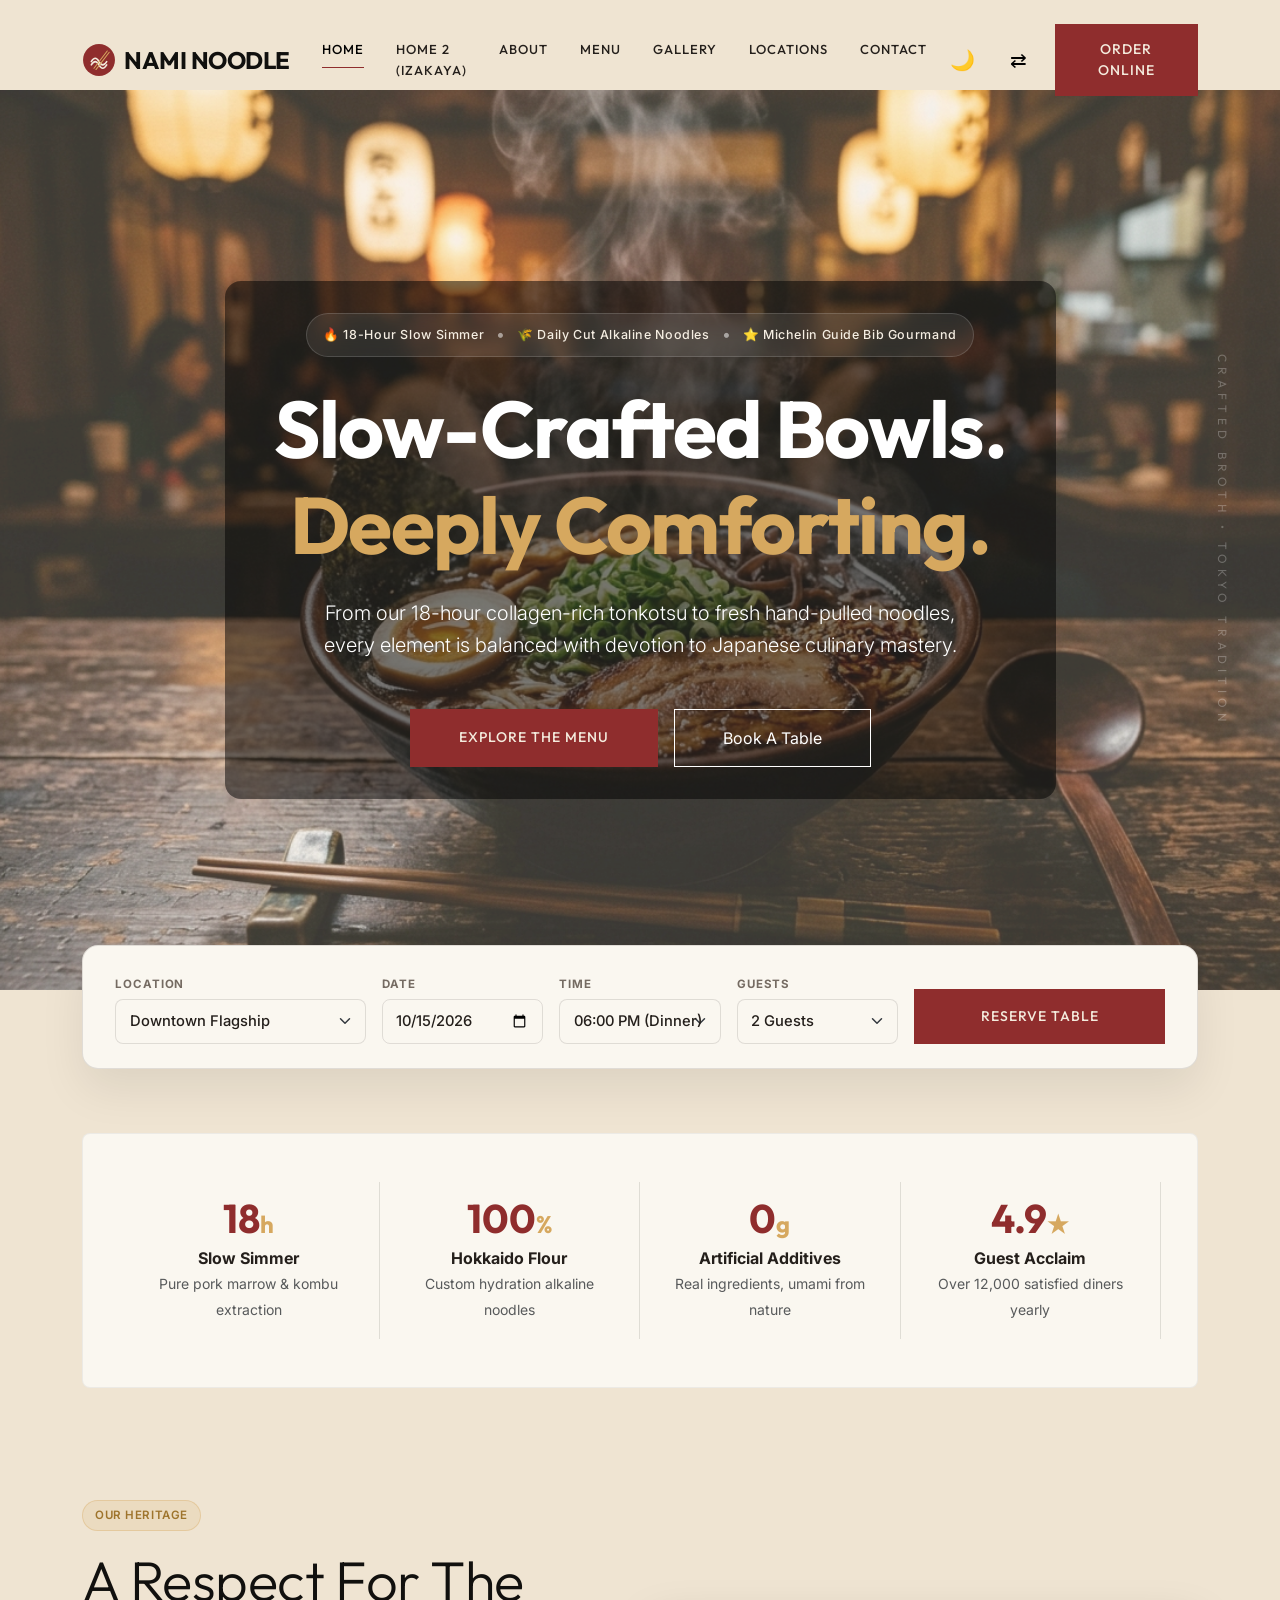
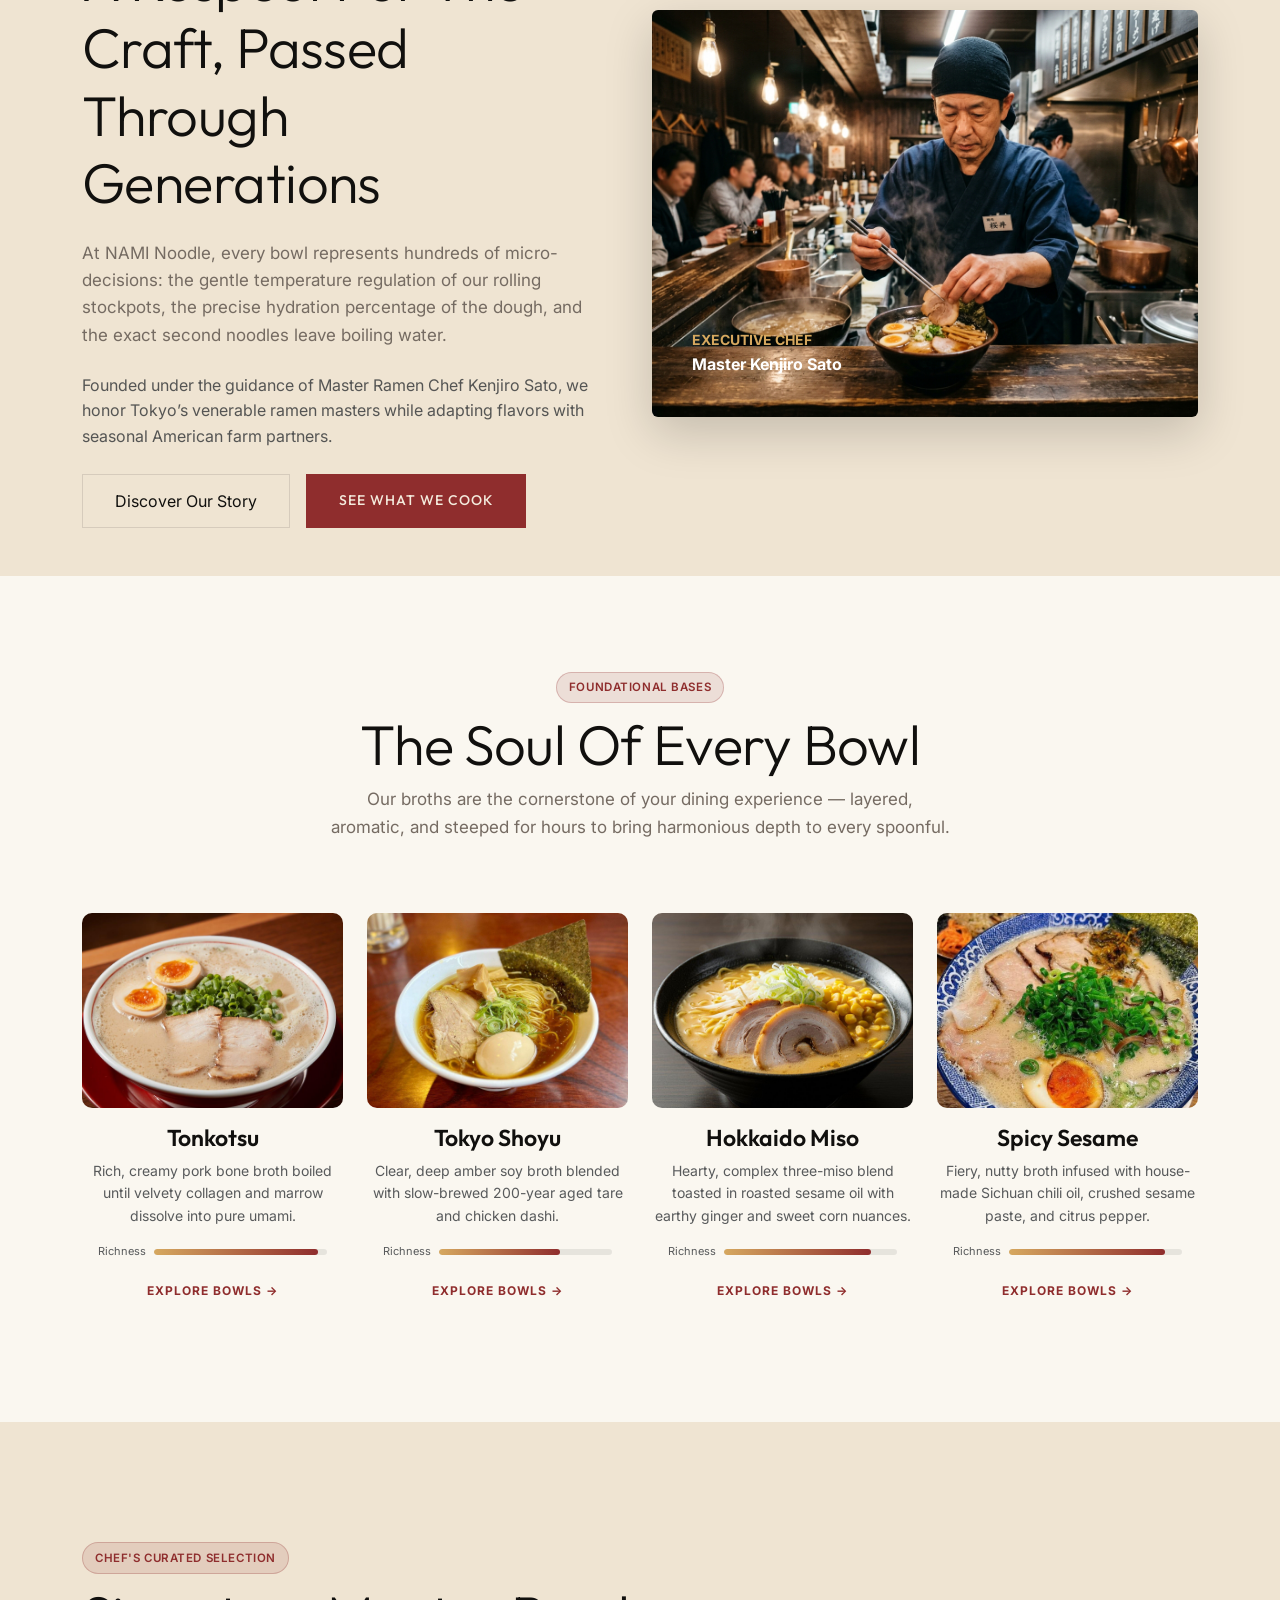
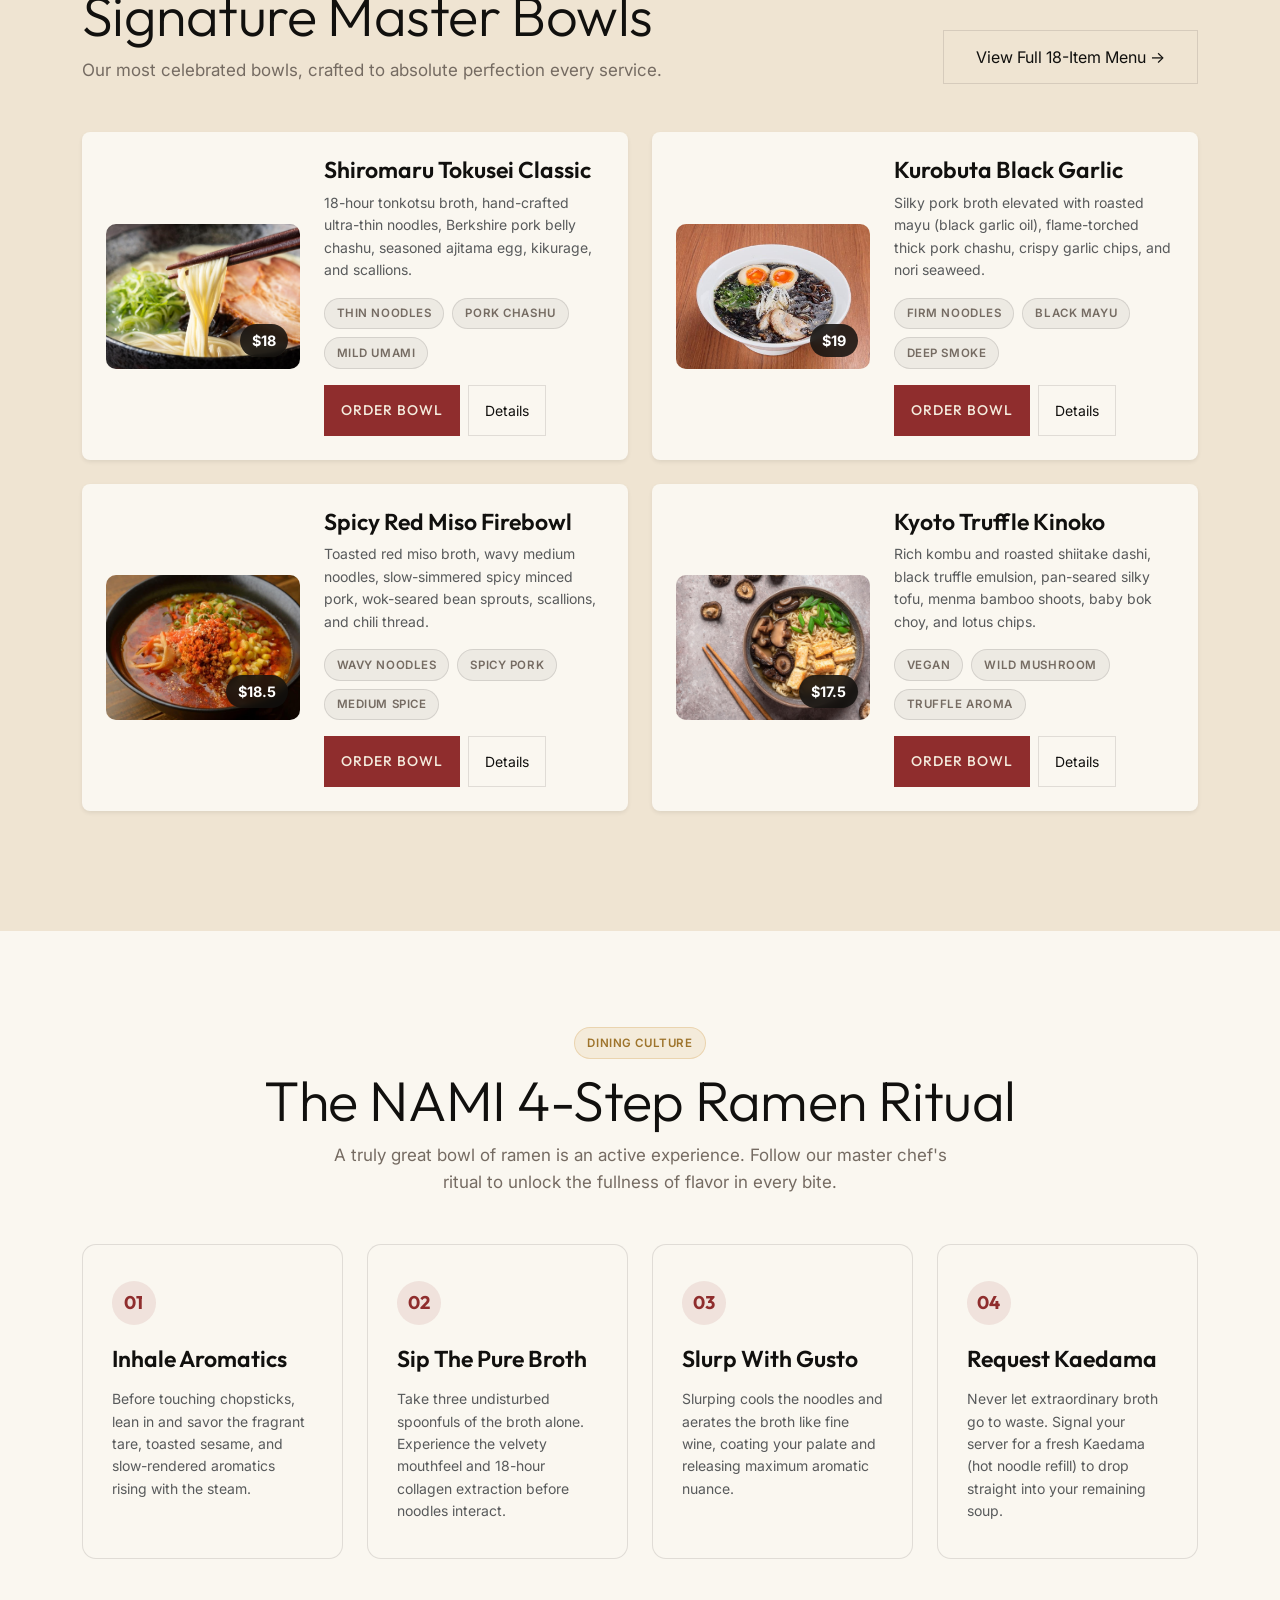
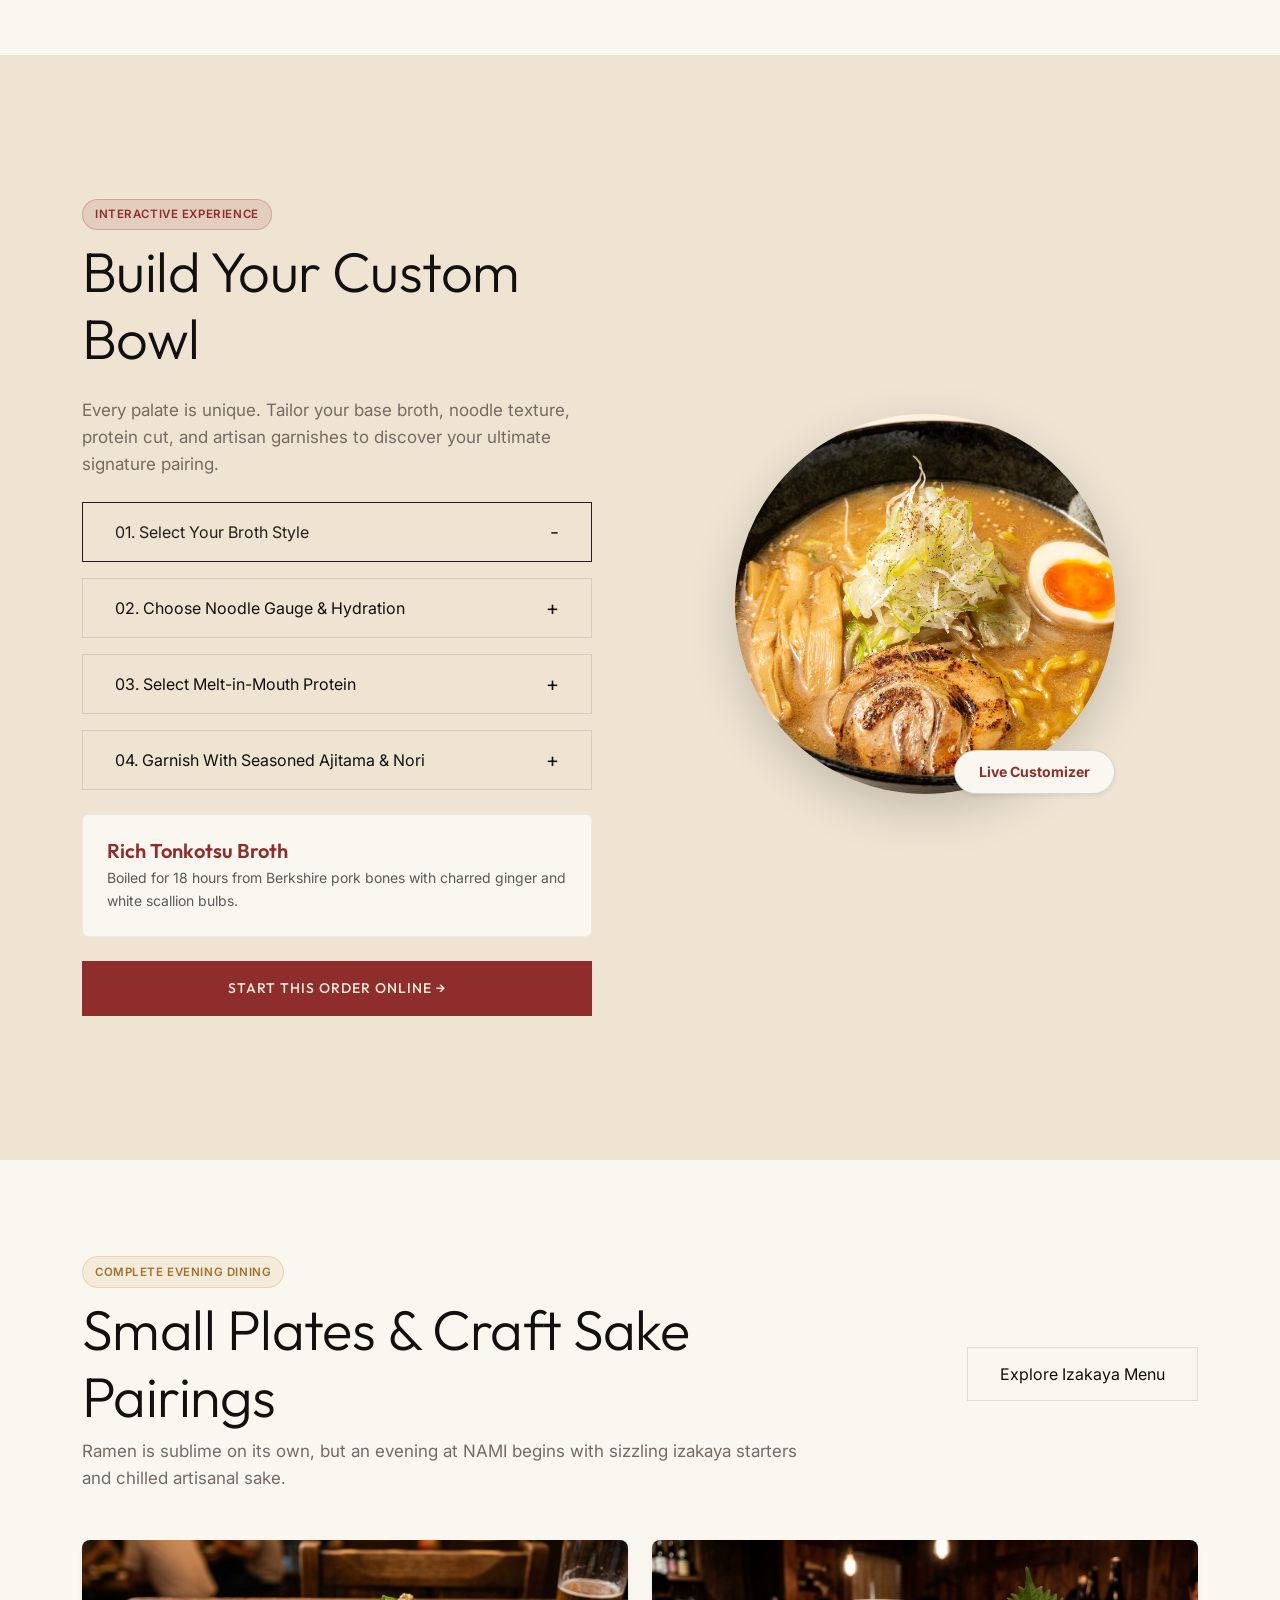
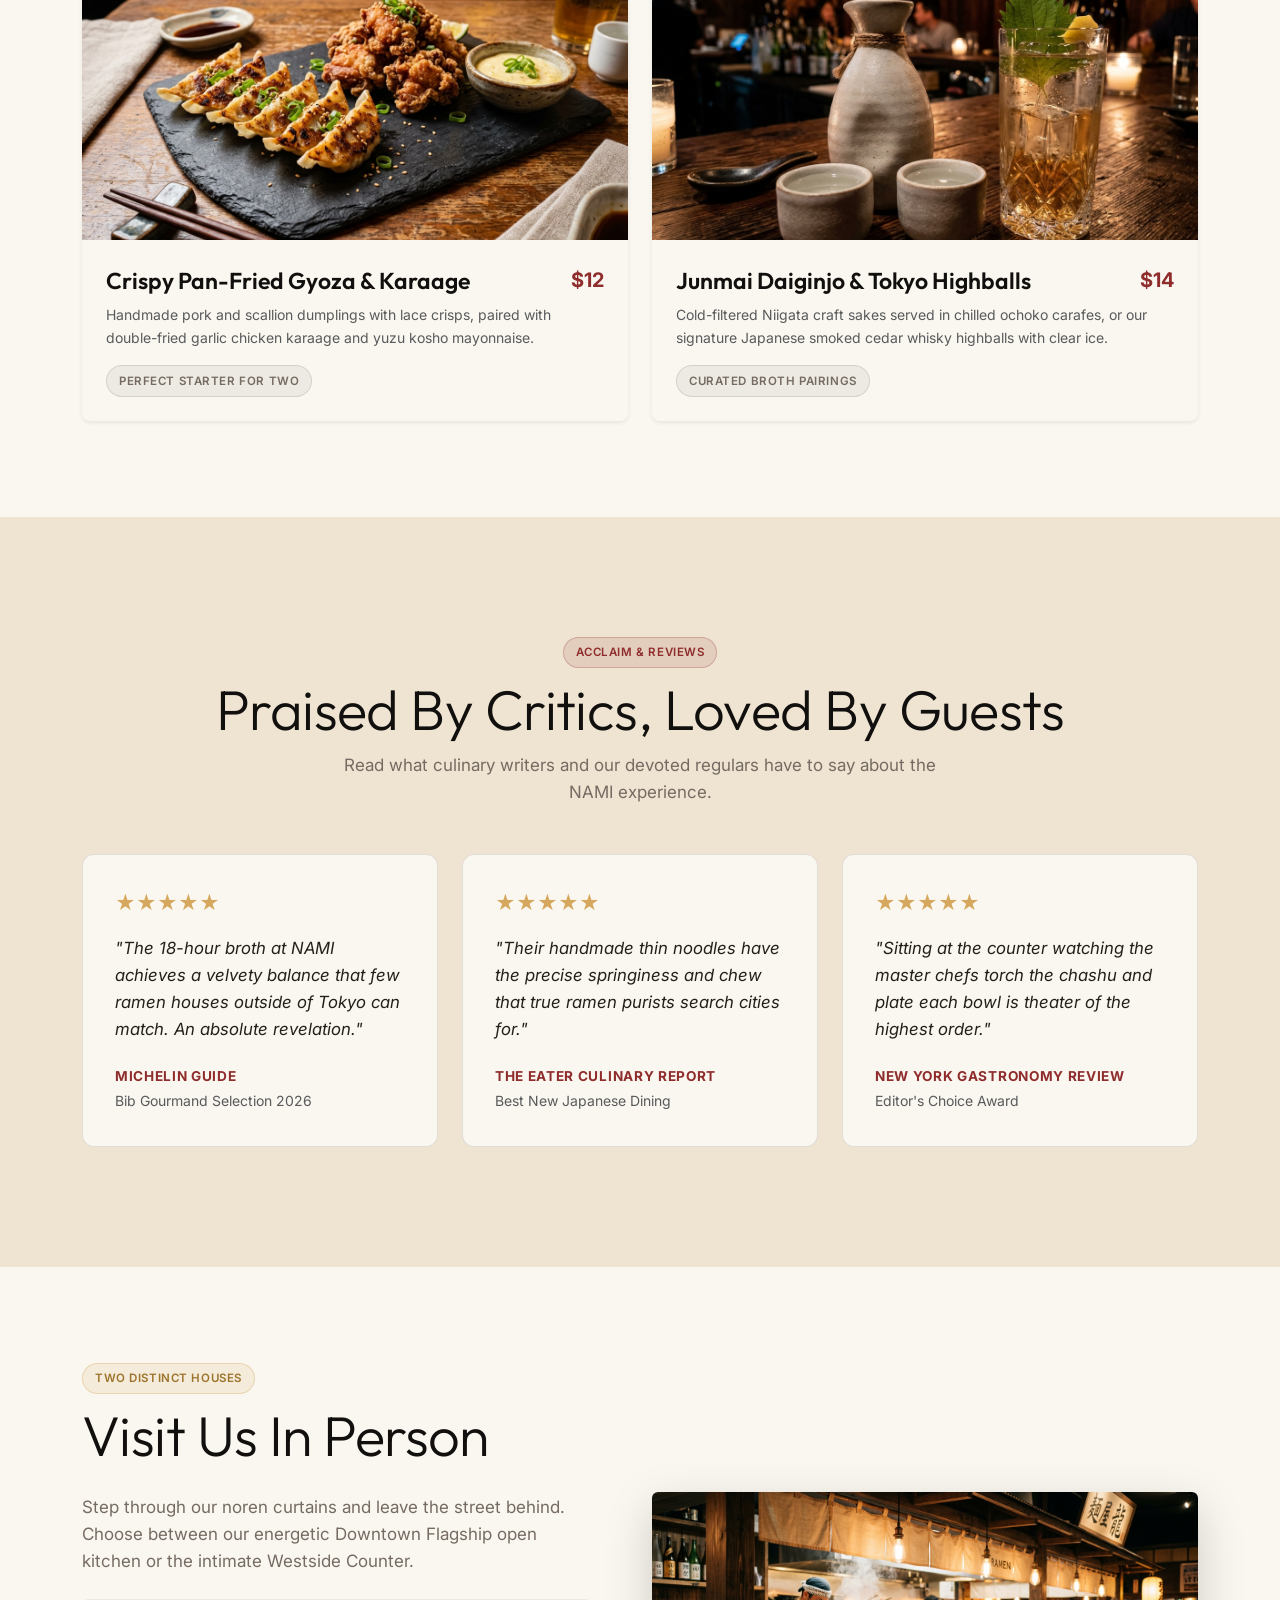
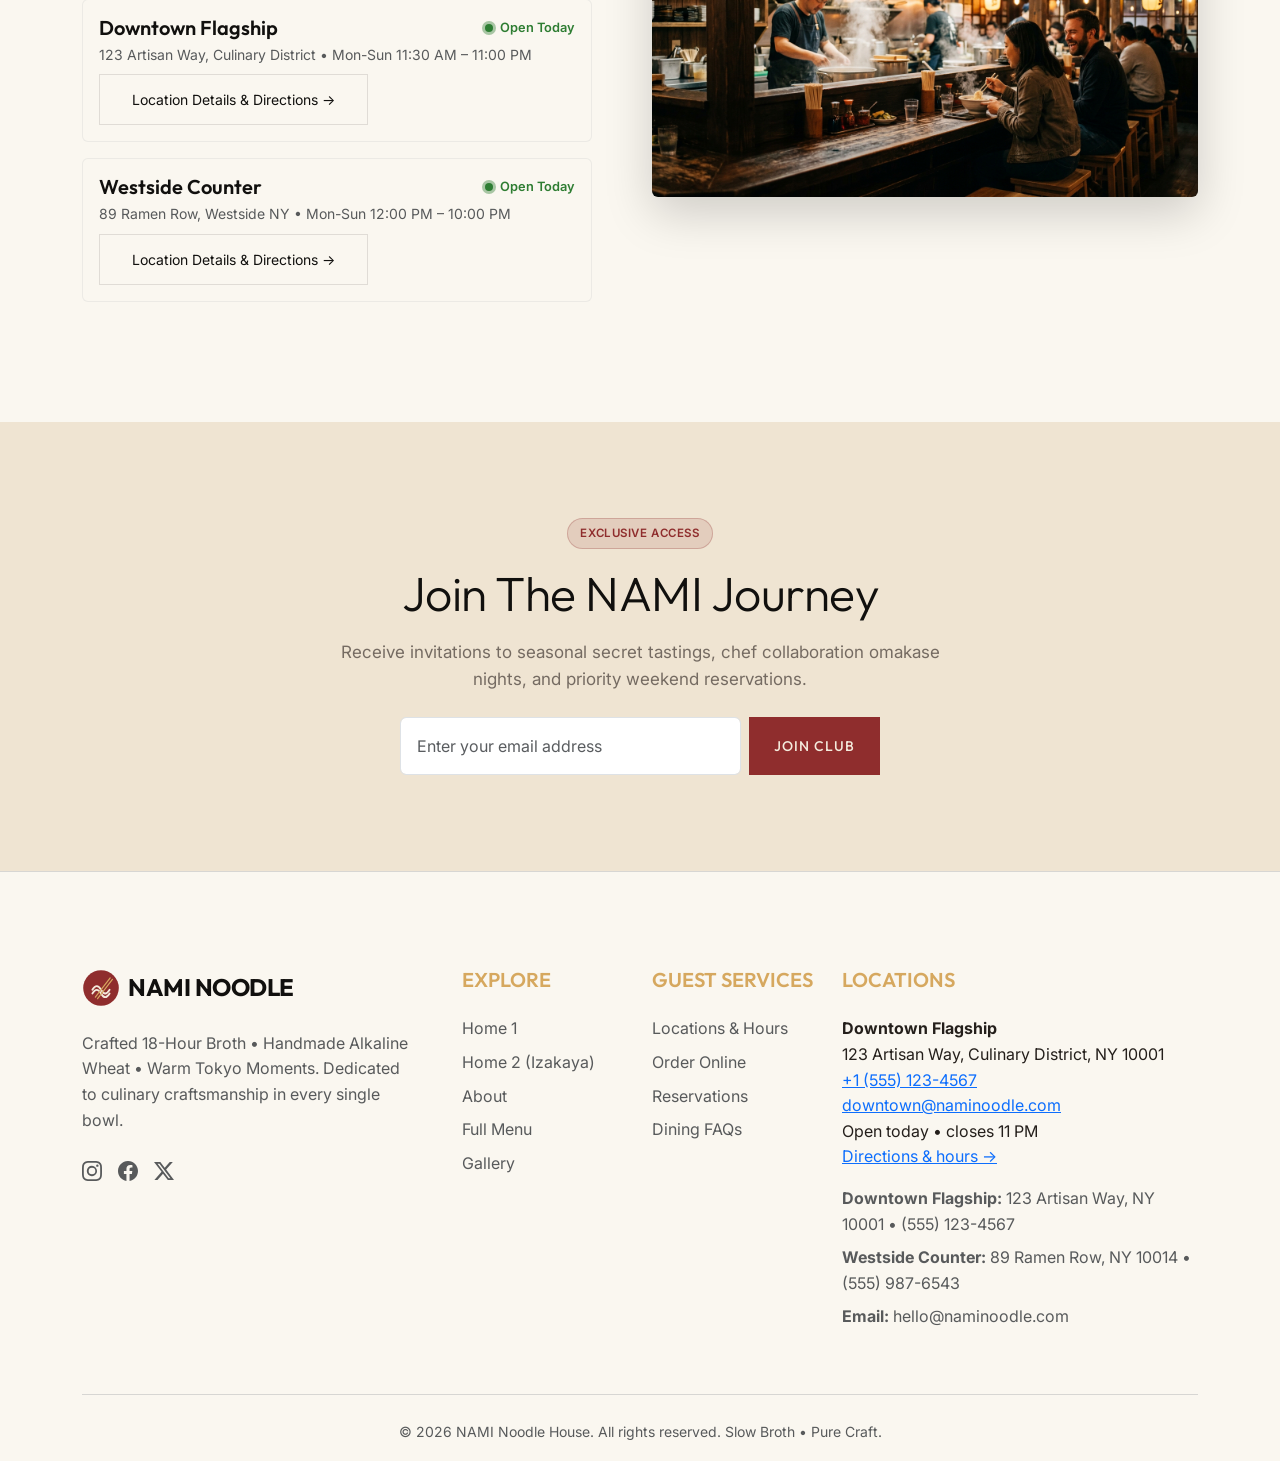
==== commit 0601400e: "correction" ====
--- a/index.html
+++ b/index.html
@@ -41,7 +41,7 @@
                 <ul class="navbar-nav mx-auto mb-2 mb-lg-0">
                     <li class="nav-item"><a class="nav-link active" href="index.html">Home</a></li>
                     <li class="nav-item"><a class="nav-link" href="home-2.html">Home 2 (Izakaya)</a></li>
-                    <li class="nav-item"><a class="nav-link" href="our-story.html">Our Story</a></li>
+                    <li class="nav-item"><a class="nav-link" href="our-story.html">About</a></li>
                     <li class="nav-item"><a class="nav-link" href="menu.html">Menu</a></li>
                     <li class="nav-item"><a class="nav-link" href="gallery.html">Gallery</a></li>
                     <li class="nav-item"><a class="nav-link" href="locations.html">Locations</a></li>
@@ -230,7 +230,7 @@
                         <div class="card-body p-0 pb-4 text-center">
                             <div class="dish-card-img-wrapper mb-3">
                                 <img src="assets/images/explore1.jpg" alt="Tonkotsu Broth">
-                                <span class="badge-tag badge-tag-primary dish-badge-overlay">18-Hr Rich</span>
+
                             </div>
                             <h4 class="mt-2 mb-2">Tonkotsu</h4>
                             <p class="text-muted small mb-3">Rich, creamy pork bone broth boiled until velvety collagen
@@ -253,11 +253,11 @@
                         <div class="card-body p-0 pb-4 text-center">
                             <div class="dish-card-img-wrapper mb-3">
                                 <img src="assets/images/explore2.jpg" alt="Tokyo Shoyu Broth">
-                                <span class="badge-tag badge-tag-accent dish-badge-overlay">Heritage Soy</span>
+
                             </div>
                             <h4 class="mt-2 mb-2">Tokyo Shoyu</h4>
                             <p class="text-muted small mb-3">Clear, deep amber soy broth blended with slow-brewed
-                                200-year aged tare and aromatic chicken dashi.</p>
+                                200-year aged tare and chicken dashi.</p>
                             <div class="flavor-meter-wrapper px-3">
                                 <small class="text-muted" style="font-size: 11px;">Richness</small>
                                 <div class="flavor-meter-bar">
@@ -276,7 +276,7 @@
                         <div class="card-body p-0 pb-4 text-center">
                             <div class="dish-card-img-wrapper mb-3">
                                 <img src="assets/images/explore3.jpg" alt="Hokkaido Miso Broth">
-                                <span class="badge-tag badge-tag-accent dish-badge-overlay">Fermented Earth</span>
+
                             </div>
                             <h4 class="mt-2 mb-2">Hokkaido Miso</h4>
                             <p class="text-muted small mb-3">Hearty, complex three-miso blend toasted in roasted sesame
@@ -299,7 +299,7 @@
                         <div class="card-body p-0 pb-4 text-center">
                             <div class="dish-card-img-wrapper mb-3">
                                 <img src="assets/images/explore4.jpg" alt="Spicy Sesame TanTan">
-                                <span class="badge-tag badge-tag-primary dish-badge-overlay">Chili & Sesame</span>
+
                             </div>
                             <h4 class="mt-2 mb-2">Spicy Sesame</h4>
                             <p class="text-muted small mb-3">Fiery, nutty broth infused with house-made Sichuan chili
@@ -343,7 +343,7 @@
                             <div class="col-sm-5">
                                 <div class="dish-card-img-wrapper">
                                     <img src="assets/images/menu1.jpg" alt="Shiromaru Tokusei Classic">
-                                    <span class="badge-tag badge-tag-primary dish-badge-overlay">Bestseller</span>
+
                                     <span class="dish-price-pill">$18</span>
                                 </div>
                             </div>
@@ -374,7 +374,6 @@
                             <div class="col-sm-5">
                                 <div class="dish-card-img-wrapper">
                                     <img src="assets/images/menu5.jpg" alt="Kurobuta Black Garlic Tonkotsu">
-                                    <span class="badge-tag badge-tag-accent dish-badge-overlay">Chef's Favorite</span>
                                     <span class="dish-price-pill">$19</span>
                                 </div>
                             </div>
@@ -405,7 +404,7 @@
                             <div class="col-sm-5">
                                 <div class="dish-card-img-wrapper">
                                     <img src="assets/images/menu3.jpg" alt="Spicy Red Miso Firebowl">
-                                    <span class="badge-tag badge-tag-primary dish-badge-overlay">Spicy 🔥</span>
+
                                     <span class="dish-price-pill">$18.5</span>
                                 </div>
                             </div>
@@ -436,7 +435,6 @@
                             <div class="col-sm-5">
                                 <div class="dish-card-img-wrapper">
                                     <img src="assets/images/menu4.jpg" alt="Kyoto Truffle Kinoko (Vegan)">
-                                    <span class="badge-tag badge-tag-accent dish-badge-overlay">100% Plant-Based</span>
                                     <span class="dish-price-pill">$17.5</span>
                                 </div>
                             </div>
@@ -631,7 +629,7 @@
     </section>
 
     <!-- SECTION 9: Critical Praise & Press Mentions -->
-    <section class="py-5 my-5">
+    <section class="py-5 my-5 acclaim-section">
         <div class="container py-4 reveal-up">
             <div class="text-center mb-5">
                 <span class="badge-tag badge-tag-primary mb-2">ACCLAIM & REVIEWS</span>
@@ -791,7 +789,7 @@
                         <li><a href="index.html" class="text-muted text-decoration-none footer-link">Home 1</a></li>
                         <li><a href="home-2.html" class="text-muted text-decoration-none footer-link">Home 2
                                 (Izakaya)</a></li>
-                        <li><a href="our-story.html" class="text-muted text-decoration-none footer-link">Our Story</a>
+                        <li><a href="our-story.html" class="text-muted text-decoration-none footer-link">About</a>
                         </li>
                         <li><a href="menu.html" class="text-muted text-decoration-none footer-link">Full Menu</a></li>
                         <li><a href="gallery.html" class="text-muted text-decoration-none footer-link">Gallery</a></li>
@@ -812,6 +810,10 @@
                 </div>
                 <div class="col-12 col-md-6 col-lg-4">
                     <h5 class="text-accent mb-4 text-uppercase">Locations</h5>
+                    <div class="footer-visit-details mb-3"><strong>Downtown Flagship</strong><br>123 Artisan Way,
+                        Culinary District, NY 10001<br><a href="tel:+15551234567">+1 (555) 123-4567</a><br><a
+                            href="mailto:downtown@naminoodle.com">downtown@naminoodle.com</a><br><span>Open today •
+                            closes 11 PM</span><br><a href="locations.html">Directions & hours →</a></div>
                     <ul class="list-unstyled text-muted d-flex flex-column gap-2">
                         <li><strong>Downtown Flagship:</strong> 123 Artisan Way, NY 10001 &bull; (555) 123-4567</li>
                         <li><strong>Westside Counter:</strong> 89 Ramen Row, NY 10014 &bull; (555) 987-6543</li>
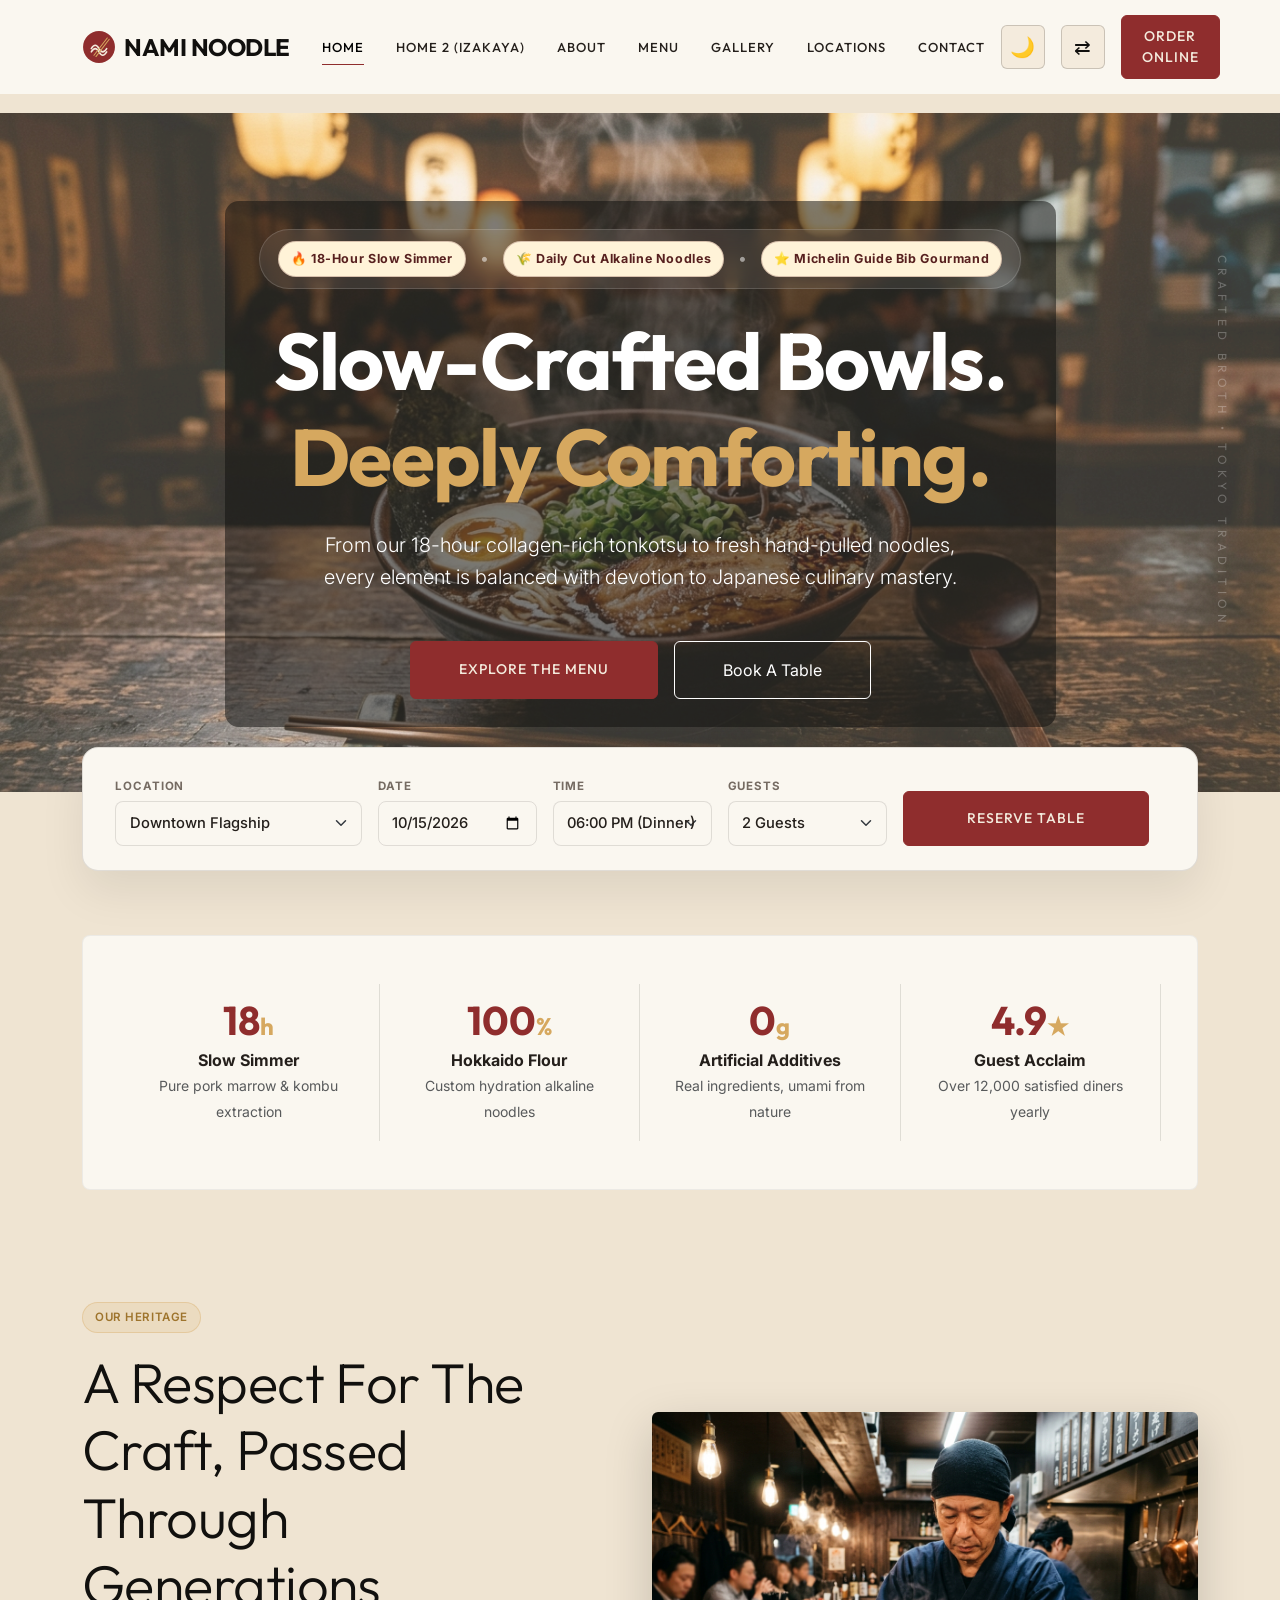
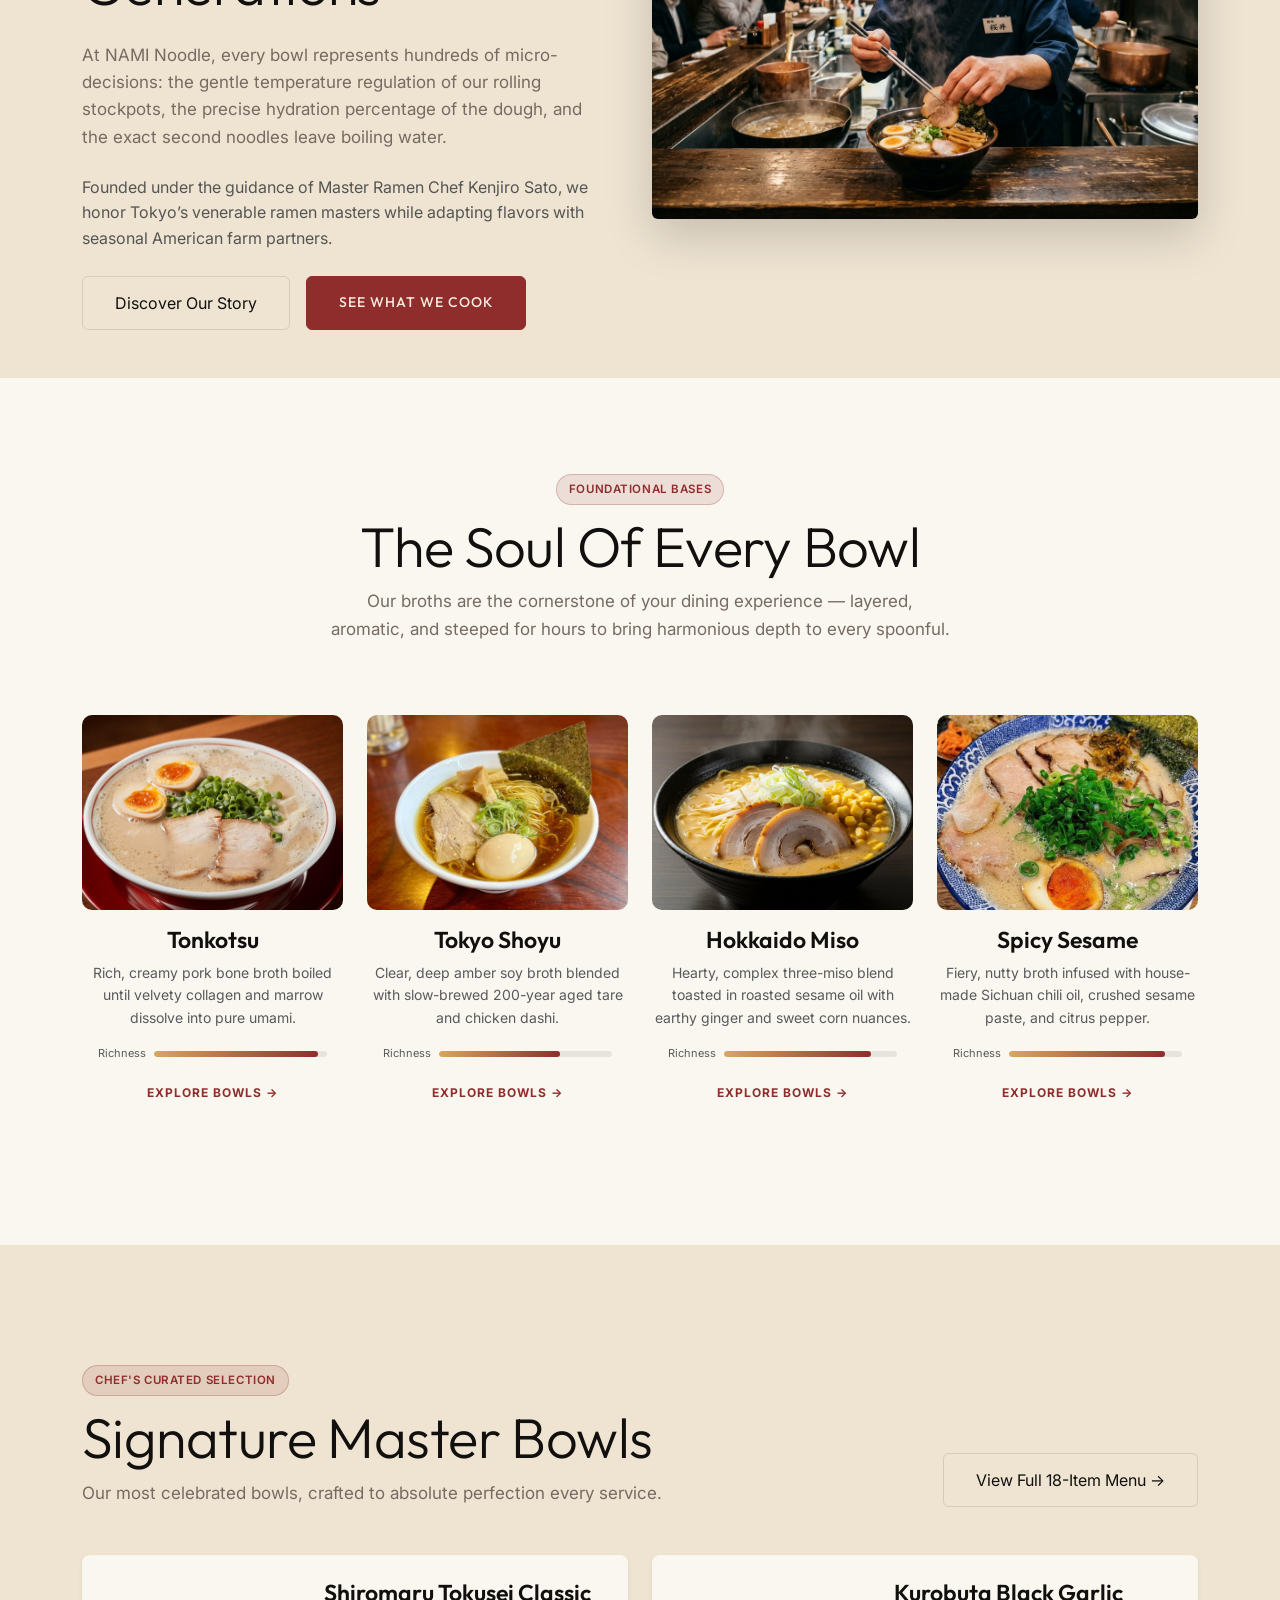
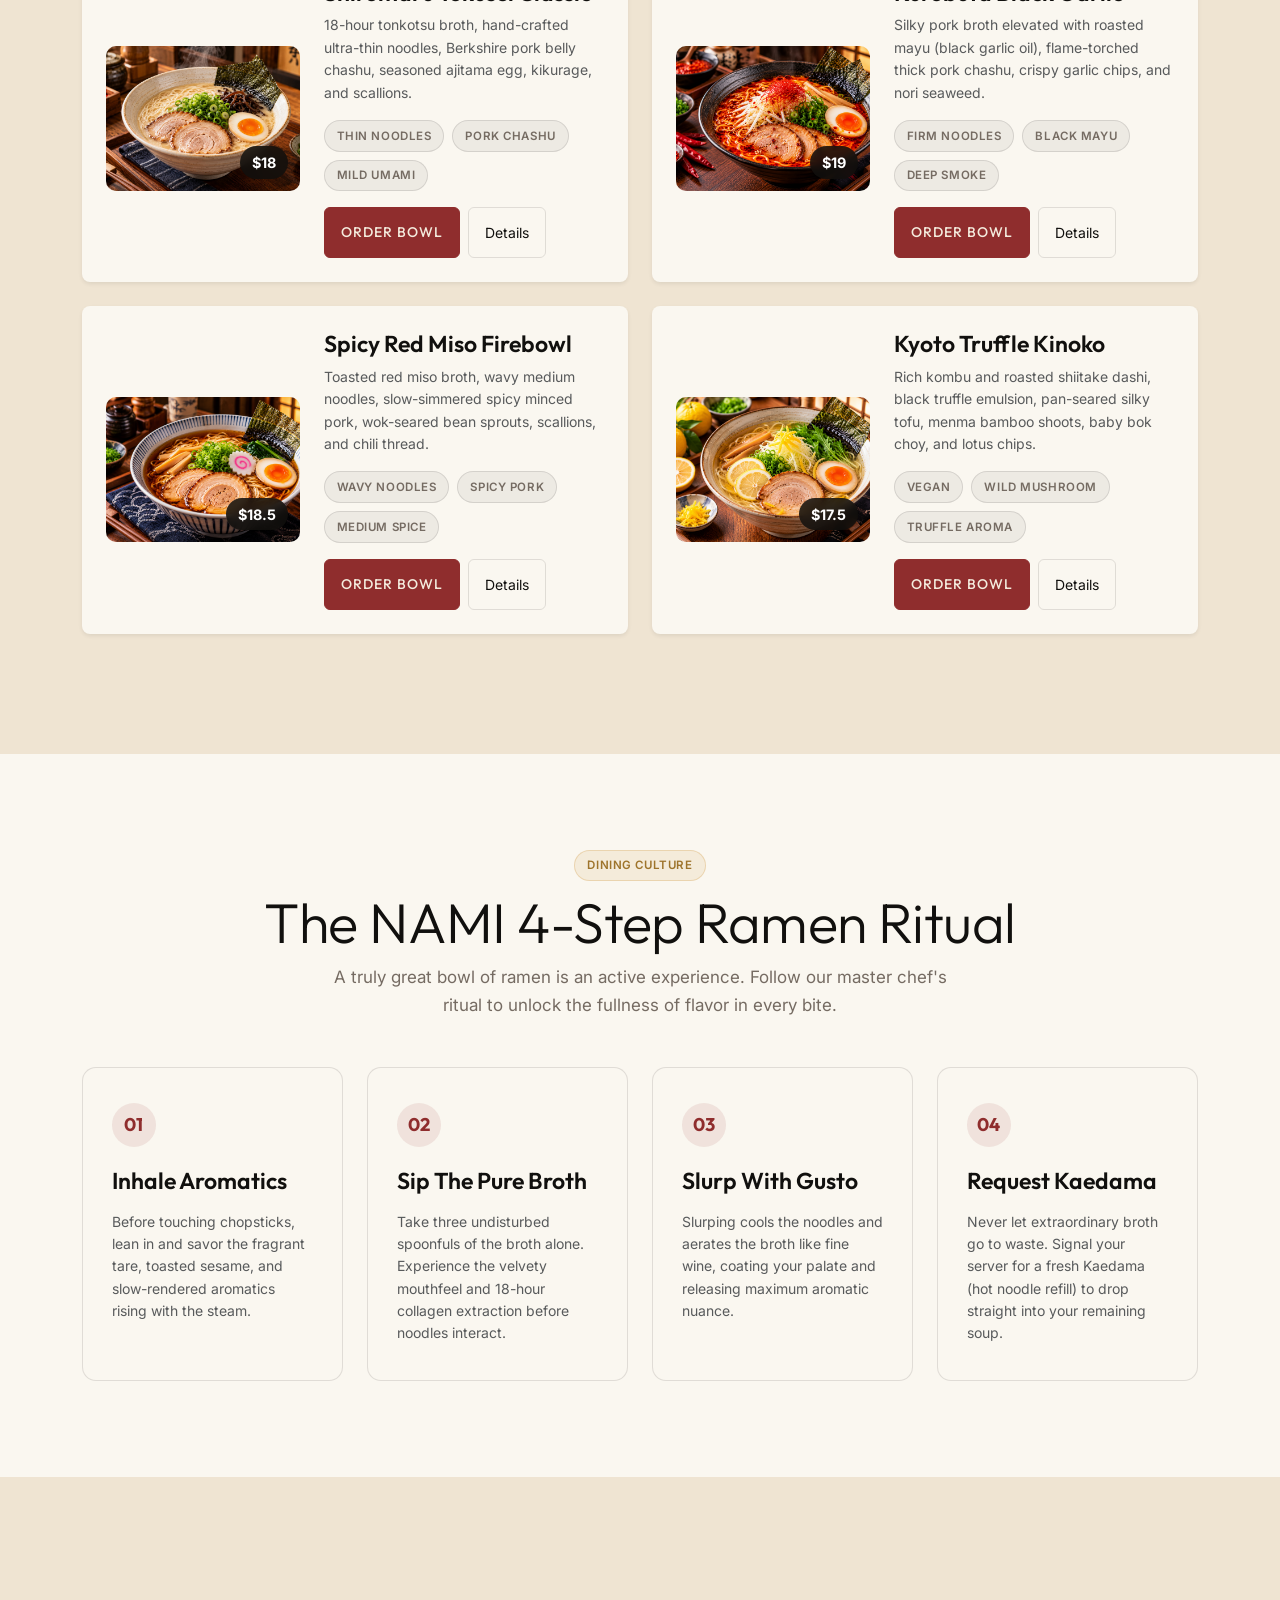
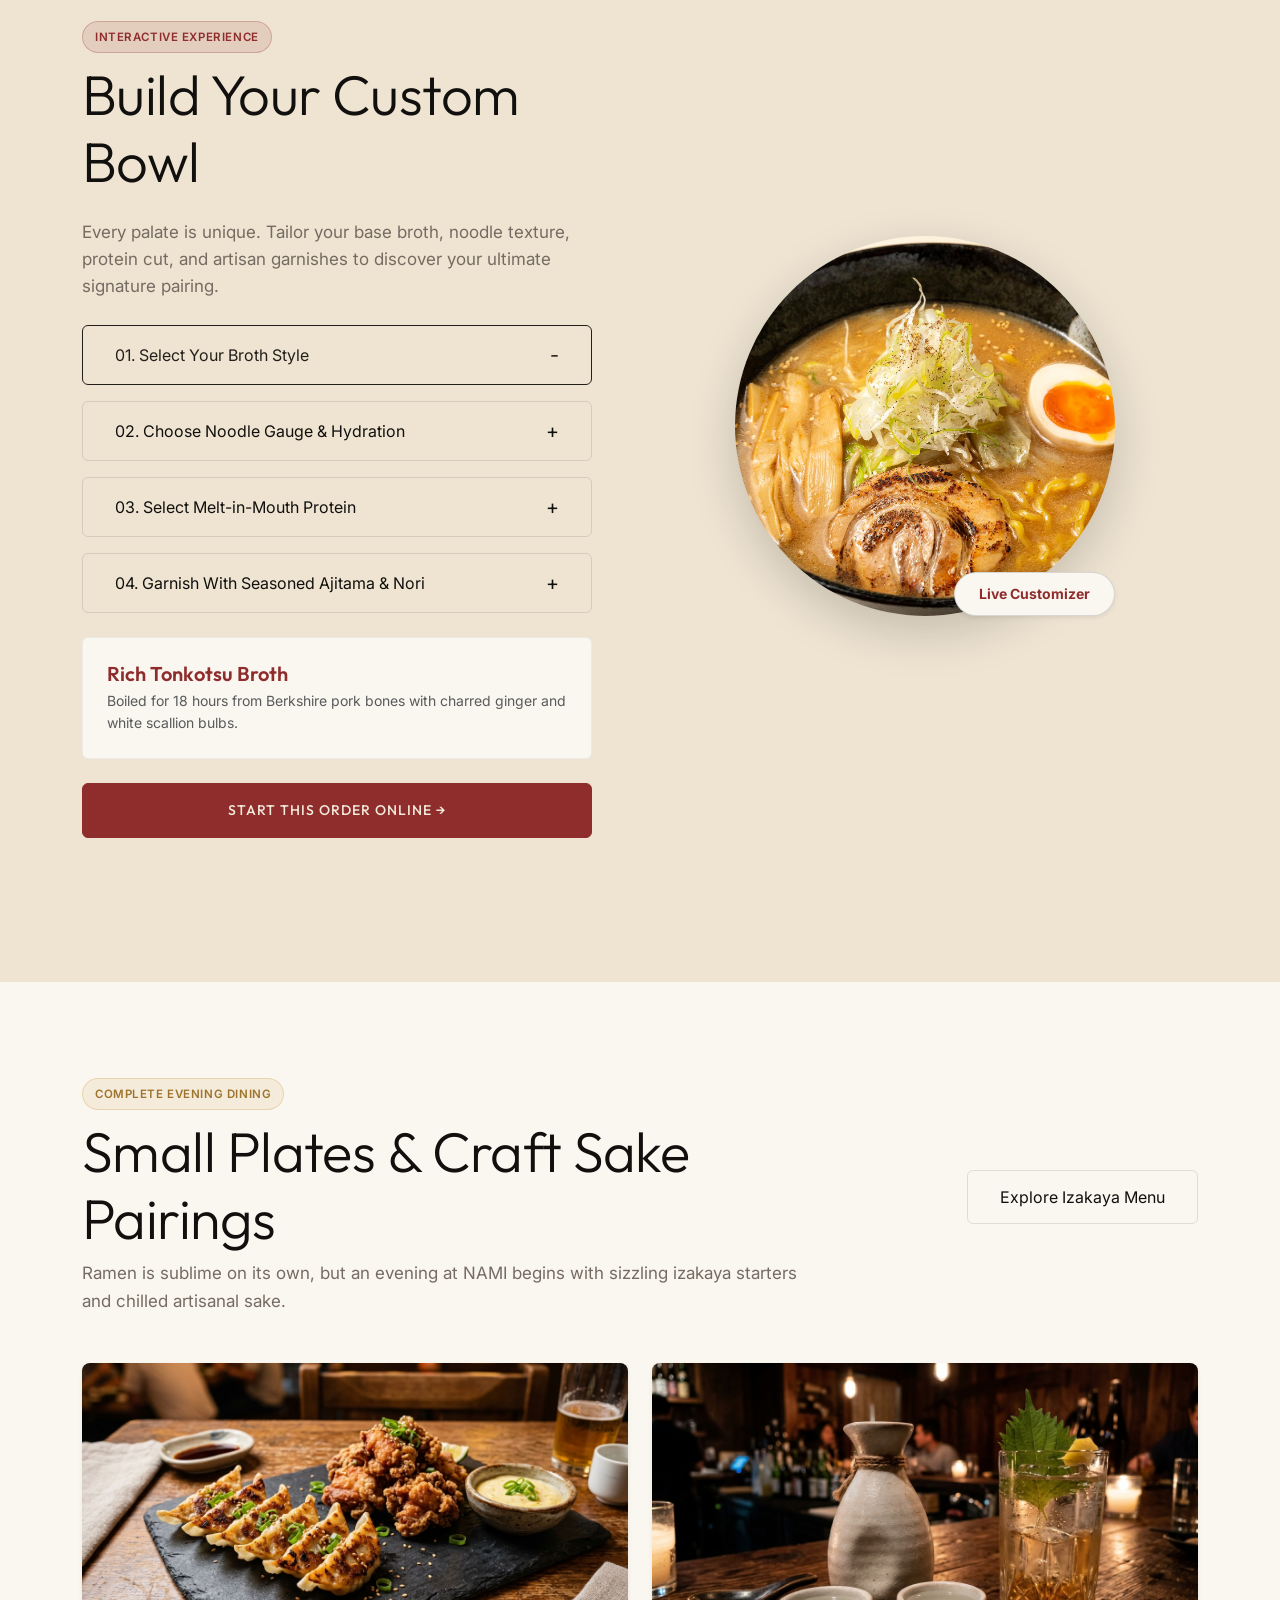
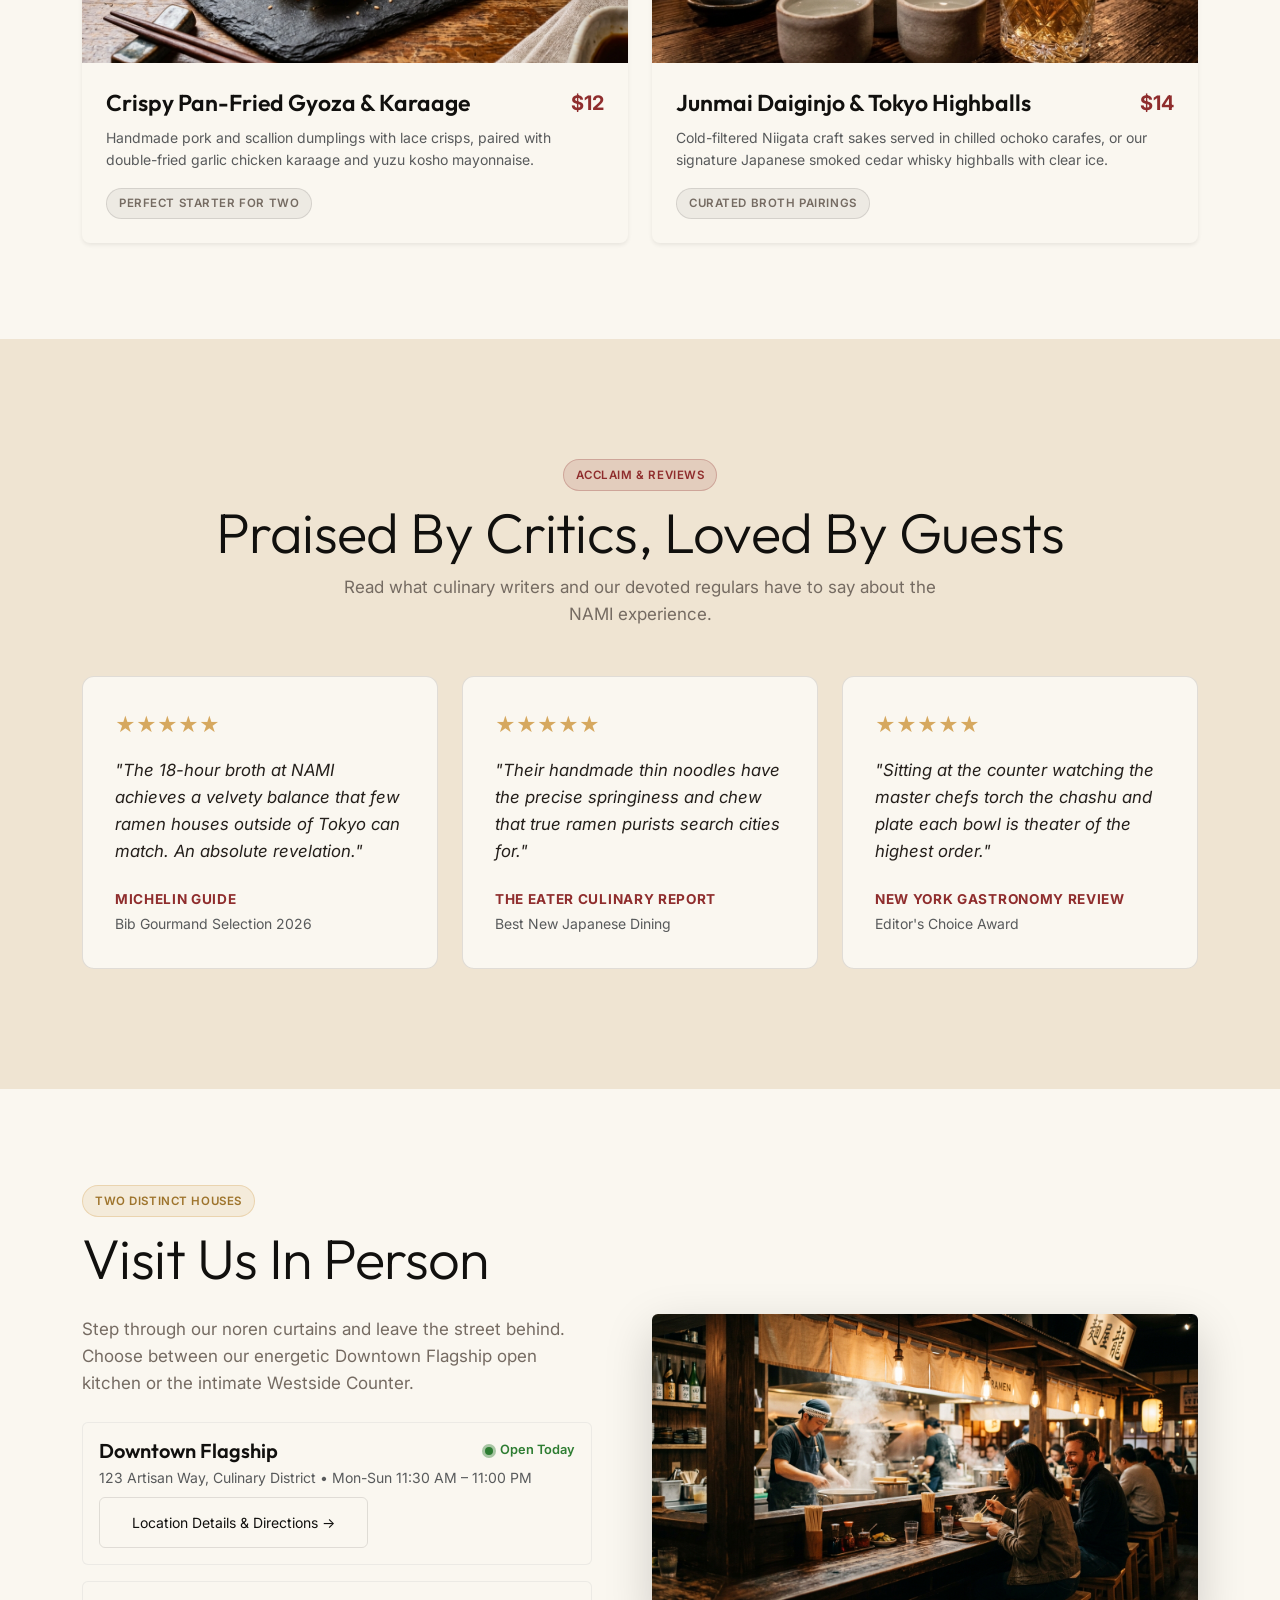
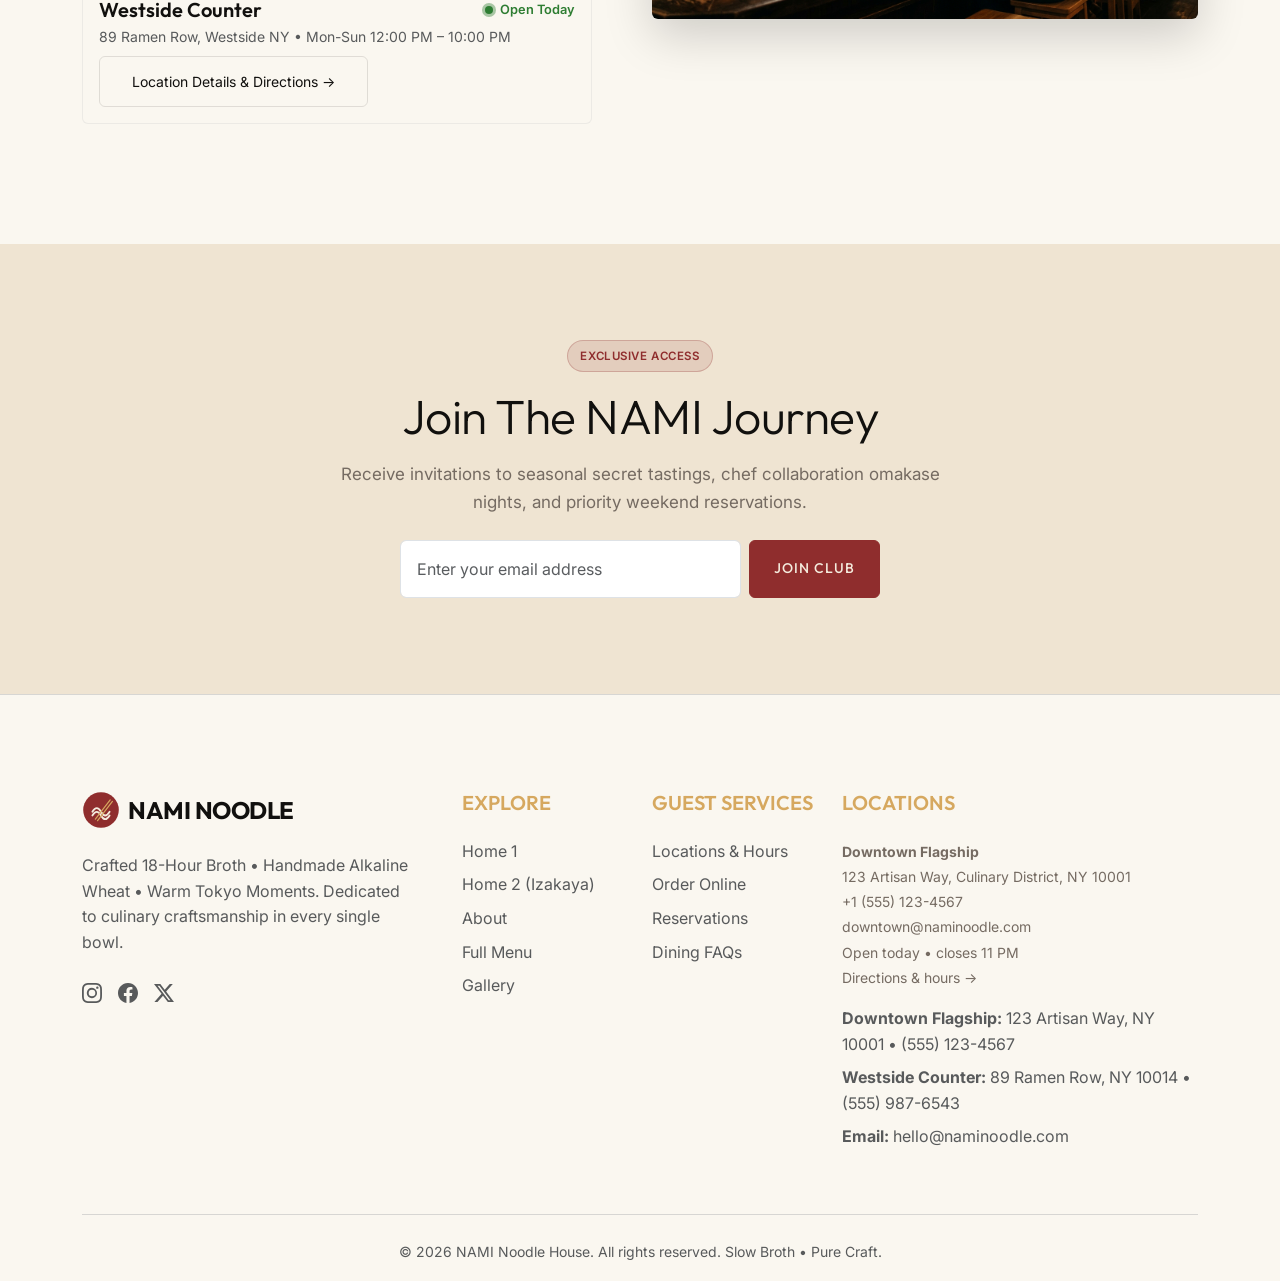
==== commit 8feec541: "correction" ====
--- a/index.html
+++ b/index.html
@@ -201,11 +201,7 @@
                         <img src="assets/images/chef-master.jpg"
                             alt="Master ramen chef carefully garnishing ramen at NAMI Noodle"
                             class="img-fluid rounded-2 shadow-lg w-100" style="max-height: 520px; object-fit: cover;">
-                        <div
-                            class="position-absolute bottom-0 start-0 m-4 p-3 bg-dark-deep text-white rounded-2 bg-opacity-75 backdrop-blur d-none d-sm-block">
-                            <span class="text-accent fw-bold small text-uppercase d-block">Executive Chef</span>
-                            <span class="fw-bold">Master Kenjiro Sato</span>
-                        </div>
+
                     </div>
                 </div>
             </div>
--- a/assets/css/style.css
+++ b/assets/css/style.css
@@ -573,4 +573,406 @@
     .navbar-collapse .navbar-brand {
         color: var(--text) !important;
     }
-}+}
+
+/* =========================================================
+   CLIENT REVIEW FIXES — RESPONSIVE POLISH & ACCESSIBILITY
+   ========================================================= */
+:root { --review-hero-height: clamp(390px, 46vw, 620px); }
+.btn-premium, .btn-outline-premium, .nav-icon-btn, #theme-toggle, #rtl-toggle {
+    min-height: 44px;
+    border-radius: 6px;
+}
+.nav-icon-btn, #theme-toggle, #rtl-toggle {
+    width: 44px; height: 44px; min-width: 44px;
+    display: inline-flex; align-items: center; justify-content: center;
+    border: 1px solid rgba(36,31,27,.2);
+    background: var(--cream); color: var(--dark-deep);
+    padding: 0; line-height: 1;
+}
+.navbar-premium { padding: 15px 0; background: var(--surface); }
+.navbar-premium.scrolled { padding: 12px 0; }
+.navbar-premium .btn-premium { min-height: 44px; padding: 10px 20px; }
+.navbar-premium .nav-link { white-space: nowrap; }
+.page-hero {
+    min-height: var(--review-hero-height);
+    display: flex; align-items: center; justify-content: center;
+    margin-top: 0 !important;
+    padding: clamp(48px, 7vw, 88px) 0 !important;
+}
+.page-hero > .container { width: 100%; }
+.page-hero .hero-content-bg {
+    max-width: 960px;
+    margin-inline: auto;
+    padding: clamp(18px, 3vw, 34px);
+    border-radius: 12px;
+    background: rgba(20, 16, 13, .68);
+    border: 1px solid rgba(255,255,255,.18);
+    box-shadow: 0 16px 50px rgba(0,0,0,.16);
+}
+.page-hero .badge-tag, .page-hero .hero-badge-pill,
+.hero-badges-wrapper .hero-badge-pill,
+.masonry-overlay .badge-tag, .gallery-story-label span {
+    background: #fff3d8 !important;
+    color: #57201f !important;
+    border: 1px solid rgba(87,32,31,.24);
+    font-weight: 700;
+}
+.hero-badge-pill { display: inline-flex; align-items: center; margin: 3px 2px; padding: 7px 12px; border-radius: 999px; }
+header.vh-100 { min-height: clamp(570px, 78vh, 790px); height: auto !important; padding: 90px 0 44px; }
+header.vh-100 .hero-content-bg {
+    max-width: 920px; margin-inline: auto; padding: clamp(14px, 2.5vw, 28px);
+    border-radius: 14px; background: rgba(17,16,14,.52);
+}
+header.vh-100 .lead-text, header.vh-100 .lead { color: #fff !important; }
+.reservation-bar-wrapper { position: relative; z-index: 2; }
+.reservation-bar-wrapper .container, .reservation-bar-wrapper .row { min-width: 0; }
+.reservation-bar-wrapper .card, .reservation-bar-wrapper form { max-width: 100%; }
+.btn-premium, .btn-outline-premium { white-space: normal; text-align: center; }
+section .d-flex > .btn-premium, section .d-flex > .btn-outline-premium { min-height: 48px; }
+.explore-link { display: inline-flex; align-items: center; justify-content: center; min-height: 42px; }
+.about-detail-card {
+    padding: 18px; background: var(--cream); border: 1px solid var(--border);
+    border-radius: 10px; box-shadow: 0 8px 24px rgba(27,23,20,.05);
+}
+.about-detail-card img { width: 100%; height: 170px; object-fit: cover; border-radius: 7px; margin-bottom: 18px; }
+.about-detail-card h3 { font-size: 21px; }
+.about-detail-card p { color: var(--muted); margin-bottom: 0; }
+.community-love-image { max-width: 900px; margin-inline: auto; }
+.community-love-image img { width: 100%; height: clamp(180px, 30vw, 330px); object-fit: cover; border-radius: 12px; display: block; }
+.gallery-story-label {
+    height: 100%; min-height: 108px; padding: 16px; border: 1px solid var(--border);
+    background: var(--surface); border-radius: 8px; display: flex; flex-direction: column; gap: 5px;
+}
+.gallery-story-label span { width: fit-content; border-radius: 999px; padding: 2px 9px; font-size: 11px; }
+.gallery-story-label strong { color: var(--text); font-size: 14px; }
+.gallery-story-label small { color: var(--muted); }
+.masonry-overlay .badge-tag { opacity: 1; text-shadow: none; }
+.masonry-item:hover .masonry-overlay { background: linear-gradient(0deg, rgba(17,16,14,.95), rgba(17,16,14,.15)); }
+.masonry-item:hover .masonry-overlay .badge-tag { background: #fff3d8 !important; color: #57201f !important; }
+#menu-filters, #gallery-filters {
+    position: sticky; top: 76px; z-index: 30;
+    padding: 12px 0; background: var(--surface);
+}
+#menu-filters { margin: -1px 0; }
+#menu-filters .filter-btn, #gallery-filters .gallery-filter-btn { min-height: 40px; }
+#menu-filters .filter-btn, .gallery-filter-btn { flex: 0 0 auto; }
+.menu-item img, .menu-item .card-img-top { object-fit: cover; }
+footer .footer-visit-details { color: var(--muted); font-size: 14px; line-height: 1.8; }
+footer .footer-visit-details a { color: inherit; text-decoration: none; }
+footer .footer-visit-details a:hover { color: var(--primary); }
+html[dir="rtl"] .nav-link::after { transform-origin: left; }
+html[dir="rtl"] .about-detail-card, html[dir="rtl"] .gallery-story-label { text-align: right; }
+
+@media (min-width: 768px) and (max-width: 1199.98px) {
+    .navbar-premium .container { max-width: 100%; padding-inline: 20px; }
+    .navbar-brand { font-size: 20px; }
+    .navbar-premium .nav-link { padding: 8px 9px !important; font-size: 11px; letter-spacing: .4px; }
+    .navbar-premium .navbar-collapse > .d-flex { gap: 10px !important; }
+    .navbar-premium .btn-premium { padding: 9px 12px; font-size: 11px; }
+    .hero-content-bg { max-width: 100%; }
+    .row.align-items-center > [class*="col-"] { min-width: 0; }
+    .explore-link { text-align: center; }
+    .reservation-bar-wrapper { margin-top: 0; }
+}
+@media (max-width: 767.98px) {
+    body { padding-top: 74px; }
+    .navbar-premium { padding: 10px 0; }
+    .navbar-brand { font-size: 19px; }
+    .navbar-premium .navbar-collapse {
+        background: var(--surface); padding: 14px 16px 20px; margin-top: 10px;
+        border-radius: 10px; box-shadow: 0 12px 30px rgba(0,0,0,.12);
+        max-height: calc(100vh - 85px); overflow-y: auto;
+    }
+    .navbar-premium .navbar-collapse .d-flex.flex-column.flex-xl-row {
+        align-items: stretch !important;
+    }
+    .navbar-premium .navbar-collapse .d-flex.flex-column.flex-xl-row > a.btn { width: 100%; }
+    .navbar-premium .navbar-collapse .d-flex.align-items-center.gap-3 { justify-content: flex-start; }
+    header.vh-100 { min-height: auto; padding: 72px 0 42px; }
+    header.vh-100 .container { padding-top: 16px; padding-bottom: 16px; }
+    header.vh-100 .hero-content-bg { padding: 14px 12px; }
+    header.vh-100 h1 { font-size: clamp(35px, 10vw, 52px); line-height: 1.08; }
+    header.vh-100 .hero-badges-wrapper { display: flex; flex-wrap: wrap; justify-content: center; gap: 5px; }
+    header.vh-100 .hero-badges-wrapper > .text-white-50 { display: none; }
+    header.vh-100 .hero-badge-pill { font-size: 11px; padding: 6px 9px; }
+    .page-hero { min-height: 350px; padding: 40px 0 !important; }
+    .page-hero .hero-content-bg { padding: 20px 16px; }
+    .page-hero h1 { font-size: clamp(34px, 9vw, 48px); }
+    .page-hero p { color: #fff !important; }
+    .reservation-bar-wrapper { width: 100%; margin: 0 !important; padding: 16px 0; }
+    .reservation-bar-wrapper .row { row-gap: 14px; }
+    .reservation-bar-wrapper .card { width: 100%; margin: 0 !important; }
+    .reservation-bar-wrapper .btn, .reservation-bar-wrapper a { max-width: 100%; }
+    .btn-premium, .btn-outline-premium { padding: 12px 18px; font-size: 13px; min-height: 46px; }
+    .explore-link { width: 100%; justify-content: center; }
+    .d-flex.flex-column.flex-sm-row > .btn { width: 100%; }
+    .about-detail-card img { height: 190px; }
+    #menu-filters, #gallery-filters { top: 70px; }
+    #menu-filters .container, #gallery-filters .container { padding-inline: 12px; }
+    #menu-filters, #gallery-filters { overflow-x: auto; justify-content: flex-start !important; flex-wrap: nowrap !important; scrollbar-width: thin; }
+    #menu-filters .filter-btn, #gallery-filters .gallery-filter-btn { white-space: nowrap; }
+    .gallery-story-label { padding: 12px; min-height: 112px; }
+    .gallery-story-label strong { font-size: 13px; }
+    .gallery-story-label small { font-size: 11px; }
+    .masonry-item { min-width: 0; }
+    .about-details .row { align-items: stretch; }
+}
+@media (prefers-reduced-motion: reduce) {
+    html { scroll-behavior: auto; }
+    *, *::before, *::after { transition-duration: .01ms !important; animation-duration: .01ms !important; }
+}
+
+
+/* Consistent card alignment and order controls */
+#menu-filters .filter-btn { border-radius: 999px; }
+#menu-filters .filter-btn.active { color: #fff !important; }
+.order-mode-group { gap: 6px; }
+.order-mode-group .btn { flex: 1 1 0; min-width: 0; white-space: normal; }
+.order-nav-pill { min-height: 44px; display: flex; align-items: center; justify-content: center; }
+@media (min-width: 768px) and (max-width: 1199.98px) {
+    .py-5.bg-surface .row.g-4 > [class*="col-md-4"],
+    .py-5 .row.g-4 > [class*="col-md-4"] { display: flex; }
+    .py-5.bg-surface .row.g-4 > [class*="col-md-4"] > *,
+    .py-5 .row.g-4 > [class*="col-md-4"] > * { width: 100%; }
+}
+@media (max-width: 575.98px) {
+    .order-mode-group { border-radius: 14px !important; }
+    .order-mode-group .btn { width: 100%; }
+    .footer-visit-details { overflow-wrap: anywhere; }
+}
+
+@media (max-width: 767.98px) {
+    .reservation-bar-wrapper { margin-top: 0 !important; }
+    .reservation-bar { padding: 1.15rem; }
+    .sticky-top { top: 70px !important; }
+    .reservation-bar .form-label { display: block; color: var(--text); }
+    .reservation-bar .form-control, .reservation-bar .form-select { width: 100%; min-width: 0; }
+}
+@media (min-width: 768px) and (max-width: 1199.98px) {
+    .sticky-top { top: 76px !important; }
+}
+
+/* Home-page tablet alignment and legibility */
+@media (min-width: 768px) and (max-width: 1199.98px) {
+    .py-5 .row.align-items-center img,
+    .py-5 .row img.img-fluid { width: 100%; max-width: 100%; height: 100%; max-height: 420px; object-fit: cover; }
+    .py-5 .row.align-items-center > [class*="col-"] { align-self: stretch; }
+    .py-5 .row.g-4 > [class*="col-"] > .p-4,
+    .py-5 .row.g-4 > [class*="col-"] > .card { height: 100%; }
+    .explore-link { min-height: 44px; }
+}
+@media (max-width: 767.98px) {
+    .home2-page #night-counter + section .lead-text,
+    .home2-page #night-counter + section p { color: #342b25 !important; }
+    .home2-page #night-counter + section .text-muted { color: #5b5048 !important; }
+}
+
+/* =============================================================
+   TABLET VIEW FIXES  (768px – 991px)
+   Requests:
+   1. Home1 & Home2 reservation calendar fields → one per row
+   2. Home1 "Soul of Every Bowl" Explore links → parallel (inline-flex)
+   3. Home1 ACCLAIM & REVIEWS → 1 card per row
+   4. Home2 Seasonal Chef's Specials + Words From The Counter → 1 card per row
+   5. About THE CULINARY TRIAD → 1 card per row
+   ============================================================= */
+@media (min-width: 768px) and (max-width: 991.98px) {
+
+    /* 1. Reservation bar calendar / form fields – one field per row */
+    #heroReservationForm .col-md-3,
+    #heroReservationForm .col-md-2,
+    #heroReservationForm .col-md-2.col-6,
+    #heroReservationForm .col-md-3.col-6,
+    #nightReservationForm .col-md-3,
+    #nightReservationForm .col-md-2,
+    #nightReservationForm .col-md-2.col-6,
+    #nightReservationForm .col-md-3.col-6 {
+        flex: 0 0 100%;
+        max-width: 100%;
+        width: 100%;
+    }
+
+    /* 2. "Soul of Every Bowl" Explore Bowls links – make them inline-flex / parallel */
+    .dish-card-img-wrapper ~ a.explore-link,
+    a.explore-link {
+        display: inline-flex !important;
+        align-items: center;
+    }
+    /* Ensure the four broth cards sit side-by-side (2 columns) on tablet */
+    section.bg-surface .row.g-4 > .col-md-6.col-lg-3 {
+        flex: 0 0 50%;
+        max-width: 50%;
+    }
+
+    /* 3. Home1 ACCLAIM & REVIEWS – 1 card per row */
+    section:has(> .container > .py-4 > .text-center > .badge-tag-primary[class*="ACCLAIM"]) .row.g-4 > [class*="col-md-4"],
+    /* Broader selector via section order: Section 9 = press/acclaim */
+    #mainNav ~ section:nth-of-type(9) .row.g-4 > [class*="col-md-4"] {
+        flex: 0 0 100%;
+        max-width: 100%;
+    }
+
+    /* 3. ACCLAIM & REVIEWS – target by .press-card parent column */
+    .press-card {
+        width: 100%;
+    }
+    /* Make columns holding press-cards go full-width on tablet */
+    .row.g-4 > .col-md-4:has(.press-card) {
+        flex: 0 0 100%;
+        max-width: 100%;
+    }
+
+    /* 4. Home2 Seasonal Chef's Specials – 1 card per row */
+    .row.g-4.justify-content-center > .col-md-4:has(.card.bg-surface) {
+        flex: 0 0 100%;
+        max-width: 100%;
+    }
+
+    /* 4. Home2 Words From The Counter – 1 card per row (same press-card rule above covers this) */
+
+    /* 5. About page – THE CULINARY TRIAD pillars – 1 card per row */
+    section.bg-surface .row.g-4 > .col-md-4:has(.card.text-center) {
+        flex: 0 0 100%;
+        max-width: 100%;
+    }
+}
+
+/* Fallback selectors without :has() for broader browser support */
+@media (min-width: 768px) and (max-width: 991.98px) {
+
+    /* 3 & 4 & 5 – Force all col-md-4 inside row.g-4 that are in relevant sections to full-width.
+       We use data attributes on the section wrappers added inline (see HTML) OR
+       use the specific class combos already present. */
+
+    /* ACCLAIM & REVIEWS section – col-md-4 children */
+    .acclaim-section .row.g-4 > [class*="col-"],
+    /* Seasonal Chef's Specials – col-md-4 children */
+    .specials-section .row.g-4 > [class*="col-"],
+    /* Words From The Counter – col-md-4 children */
+    .testimonials-section .row.g-4 > [class*="col-"],
+    /* THE CULINARY TRIAD – col-md-4 children */
+    .triad-section .row.g-4 > [class*="col-"] {
+        flex: 0 0 100%;
+        max-width: 100%;
+    }
+}
+
+/* =============================================================
+   ADDITIONAL RESPONSIVE FIXES
+   ============================================================= */
+
+/* 1. Home2 – Night Broth Collection: full-width image + content on tablet */
+@media (min-width: 768px) and (max-width: 991.98px) {
+    .broth-collection-section .row.g-0 > .col-md-6 {
+        flex: 0 0 100%;
+        max-width: 100%;
+        width: 100%;
+    }
+    /* Reset order so image always comes first on tablet */
+    .broth-collection-section .row.g-0 > .col-md-6.order-2 {
+        order: 2 !important;
+    }
+    .broth-collection-section .row.g-0 > .col-md-6.order-md-1 {
+        order: 1 !important;
+    }
+    .broth-collection-section .row.g-0 > .col-md-6.order-1 {
+        order: 0 !important;
+    }
+    /* Images fill full width */
+    .broth-collection-section .row.g-0 > .col-md-6 img {
+        width: 100%;
+        height: 280px;
+        object-fit: cover;
+    }
+}
+
+/* 2. About page – CTA buttons always inline (row) on all screen sizes */
+.about-cta-btns {
+    flex-direction: row !important;
+    flex-wrap: wrap;
+}
+
+/* 3. Order page – takeaway toggle label text wrapping on small tablet */
+@media (min-width: 768px) and (max-width: 991.98px) {
+    .order-mode-group {
+        border-radius: 1rem !important;
+    }
+    .order-mode-group .btn.order-nav-pill {
+        font-size: 0.8rem;
+        padding: 0.5rem 0.75rem;
+    }
+}
+
+/* Ensure order journey bar items stack properly below lg */
+@media (max-width: 991.98px) {
+    .order-mode-group {
+        width: 100% !important;
+    }
+}
+
+/* =============================================================
+   MOBILE RESPONSIVE FIXES (<768px)
+   ============================================================= */
+
+@media (max-width: 767.98px) {
+
+    /* 1. Reservation bar calendar fields – one per row on mobile */
+    .reservation-bar .row > [class*="col-"],
+    .reservation-bar .row > .col-sm-6,
+    .reservation-bar .row > .col-sm-4,
+    .reservation-bar .row > .col-sm-3,
+    .reservation-bar .row > .col-md-3,
+    .reservation-bar .row > .col-md-4,
+    .reservation-bar .row > .col-lg-2,
+    .reservation-bar .row > .col-lg-3 {
+        flex: 0 0 100%;
+        max-width: 100%;
+        width: 100%;
+    }
+
+    /* 2. Menu page – filter buttons stack one per row on mobile */
+    #menu-filters {
+        flex-direction: column !important;
+        align-items: stretch !important;
+    }
+    #menu-filters .btn.filter-btn {
+        width: 100%;
+        text-align: center;
+    }
+
+    /* 3. Gallery page – filter buttons stack one per row on mobile */
+    #gallery-filters {
+        flex-direction: column !important;
+        align-items: stretch !important;
+    }
+    #gallery-filters .btn {
+        width: 100%;
+        text-align: center;
+    }
+
+    /* 4. Locations – Private Dining CTA buttons stack one per row on mobile */
+    .py-5.my-5.text-center .d-flex.justify-content-center.gap-3 {
+        flex-direction: column !important;
+        align-items: center !important;
+    }
+    .py-5.my-5.text-center .d-flex.justify-content-center.gap-3 .btn {
+        width: 100%;
+        max-width: 340px;
+    }
+
+    /* 5. Home-2 – "Your Stool At The Counter Is Waiting" CTA buttons: equal size on mobile */
+    /* 6. About – "Experience The Bowl For Yourself" CTA buttons: equal size on mobile */
+    .py-5.bg-surface.text-center .d-flex.flex-wrap.justify-content-center.gap-3,
+    .py-5.my-4.text-center .d-flex.flex-row.flex-wrap.justify-content-center.gap-3 {
+        flex-direction: column !important;
+        align-items: center !important;
+    }
+    .py-5.bg-surface.text-center .d-flex.flex-wrap.justify-content-center.gap-3 .btn,
+    .py-5.my-4.text-center .d-flex.flex-row.flex-wrap.justify-content-center.gap-3 .btn {
+        width: 100%;
+        max-width: 340px;
+        padding-left: 1.5rem !important;
+        padding-right: 1.5rem !important;
+    }
+}
--- a/assets/css/extensions.css
+++ b/assets/css/extensions.css
@@ -1,465 +1,465 @@
-/* 
-  NAMI Noodle - Theme, RTL & Utilities Extension
-*/
-
-/* Scroll to Top */
-#scrollTopBtn {
-    position: fixed;
-    bottom: 30px;
-    right: 30px;
-    width: 48px;
-    height: 48px;
-    background-color: var(--primary);
-    color: var(--cream);
-    border: none;
-    border-radius: 50%;
-    display: flex;
-    align-items: center;
-    justify-content: center;
-    font-size: 20px;
-    cursor: pointer;
-    opacity: 0;
-    visibility: hidden;
-    transition: var(--transition-fast);
-    z-index: 999;
-    box-shadow: 0 4px 15px rgba(0,0,0,0.2);
-}
-
-#scrollTopBtn.visible {
-    opacity: 1;
-    visibility: visible;
-}
-
-#scrollTopBtn:hover {
-    background-color: var(--dark-deep);
-    transform: translateY(-5px);
-}
-
-html[data-theme="dark"] #scrollTopBtn {
-    color: #ffffff !important;
-}
-
-/* RTL Support via Logical Properties */
-html[dir="rtl"] {
-    text-align: right;
-}
-html[dir="rtl"] .me-auto { margin-right: 0 !important; margin-left: auto !important; }
-html[dir="rtl"] .ms-auto { margin-left: 0 !important; margin-right: auto !important; }
-html[dir="rtl"] .nav-link::after { transform-origin: left; }
-html[dir="rtl"] .nav-link:hover::after, html[dir="rtl"] .nav-link.active::after { transform-origin: right; }
-
-/* Dark Mode Overrides */
-html[data-theme="dark"] body {
-    --bg: #11100E;
-    --surface: #1B1714;
-    --text: #F5EEE2;
-    --muted: #B8ACA0;
-    --border: rgba(245, 238, 226, 0.12);
-}
-
-html[dir="rtl"] .form-select {
-    background-position: left 0.75rem center;
-    padding-left: 2.25rem;
-    padding-right: 0.75rem;
-}
-
-html[data-theme="dark"] .navbar-premium.scrolled {
-    background: var(--surface);
-    border-bottom: 1px solid var(--border);
-}
-
-html[data-theme="dark"] .text-white-50,
-html[data-theme="dark"] .text-muted {
-    color: var(--muted) !important;
-}
-
-/* Animations Premium Look */
-.hover-lift {
-    transition: transform var(--transition-fast), box-shadow var(--transition-fast);
-}
-.hover-lift:hover {
-    transform: translateY(-10px);
-    box-shadow: 0 15px 30px rgba(0,0,0,0.1);
-}
-
-/* Navbar utilities for Theme/RTL toggles */
-.nav-icon-btn {
-    background: transparent;
-    border: none;
-    color: var(--text);
-    font-size: 20px;
-    display: flex;
-    align-items: center;
-    justify-content: center;
-    width: 40px;
-    height: 40px;
-    border-radius: 50%;
-    transition: var(--transition-fast);
-}
-.nav-icon-btn:hover {
-    background: var(--surface);
-    color: var(--primary);
-}
-.navbar-premium.scrolled .nav-icon-btn {
-    color: var(--text);
-}
-.text-white .nav-icon-btn {
-    color: white;
-}
-
-/* =========================================
-   USER JOURNEY & LUXURY UI EXTENSIONS
-   ========================================= */
-
-/* Hero Quick Badges */
-.hero-badges-wrapper {
-    display: inline-flex;
-    flex-wrap: wrap;
-    align-items: center;
-    justify-content: center;
-    gap: 0.75rem;
-    padding: 0.5rem 1rem;
-    background: rgba(255, 255, 255, 0.08);
-    backdrop-filter: blur(10px);
-    -webkit-backdrop-filter: blur(10px);
-    border: 1px solid rgba(255, 255, 255, 0.15);
-    border-radius: 50px;
-}
-
-.hero-badge-pill {
-    font-size: 0.78rem;
-    letter-spacing: 0.05em;
-    font-weight: 500;
-    color: var(--dark-text);
-}
-
-/* Quick Reservation Bar */
-.reservation-bar-wrapper {
-    margin-top: -45px;
-    position: relative;
-    z-index: 30;
-}
-
-.reservation-bar {
-    background: var(--surface);
-    border: 1px solid var(--border);
-    box-shadow: 0 20px 45px rgba(0, 0, 0, 0.08);
-    border-radius: 16px;
-    padding: 1.5rem 2rem;
-    transition: var(--transition-fast);
-}
-
-html[data-theme="dark"] .reservation-bar {
-    box-shadow: 0 20px 45px rgba(0, 0, 0, 0.5);
-    border-color: rgba(255, 255, 255, 0.08);
-}
-
-.reservation-bar .form-label {
-    font-size: 0.72rem;
-    text-transform: uppercase;
-    letter-spacing: 0.08em;
-    font-weight: 700;
-    color: var(--muted);
-    margin-bottom: 0.35rem;
-}
-
-.reservation-bar .form-control,
-.reservation-bar .form-select {
-    font-size: 0.92rem;
-    font-weight: 500;
-    border-color: var(--border);
-    background-color: transparent;
-    color: var(--text);
-    padding: 0.65rem 0.85rem;
-    border-radius: 8px;
-}
-
-/* Metric Stats Counter Cards */
-.stat-item {
-    border-right: 1px solid var(--border);
-    padding: 1rem 1.5rem;
-}
-@media (max-width: 768px) {
-    .stat-item {
-        border-right: none;
-        border-bottom: 1px solid var(--border);
-    }
-}
-.stat-number {
-    font-family: var(--font-heading);
-    font-size: 2.5rem;
-    font-weight: 700;
-    color: var(--primary);
-    line-height: 1;
-}
-
-/* Badges */
-.badge-tag {
-    font-size: 0.72rem;
-    font-weight: 600;
-    text-transform: uppercase;
-    letter-spacing: 0.05em;
-    padding: 0.35rem 0.75rem;
-    border-radius: 30px;
-    display: inline-flex;
-    align-items: center;
-    gap: 0.35rem;
-}
-
-.badge-tag-primary {
-    background: rgba(143, 45, 45, 0.12);
-    color: var(--primary);
-    border: 1px solid rgba(143, 45, 45, 0.25);
-}
-
-.badge-tag-accent {
-    background: rgba(214, 168, 95, 0.15);
-    color: #9E742C;
-    border: 1px solid rgba(214, 168, 95, 0.35);
-}
-
-html[data-theme="dark"] .badge-tag-accent {
-    color: var(--accent);
-}
-
-.badge-tag-subtle {
-    background: rgba(0, 0, 0, 0.05);
-    color: var(--muted);
-    border: 1px solid var(--border);
-}
-
-html[data-theme="dark"] .badge-tag-subtle {
-    background: rgba(255, 255, 255, 0.05);
-}
-
-/* Pulsing Online Status Dot */
-.status-indicator {
-    display: inline-flex;
-    align-items: center;
-    gap: 0.45rem;
-    font-size: 0.8rem;
-    font-weight: 600;
-    color: #2e7d32;
-}
-
-.status-dot {
-    width: 8px;
-    height: 8px;
-    background-color: #2e7d32;
-    border-radius: 50%;
-    position: relative;
-    display: inline-block;
-}
-
-.status-dot::after {
-    content: '';
-    position: absolute;
-    inset: -3px;
-    border-radius: 50%;
-    background-color: #2e7d32;
-    opacity: 0.4;
-    animation: statusPulse 2s infinite ease-out;
-}
-
-@keyframes statusPulse {
-    0% { transform: scale(1); opacity: 0.6; }
-    100% { transform: scale(2.2); opacity: 0; }
-}
-
-/* User Dining Journey 4 Steps */
-.journey-step-card {
-    background: var(--surface);
-    border: 1px solid var(--border);
-    border-radius: 14px;
-    padding: 2.2rem 1.8rem;
-    position: relative;
-    height: 100%;
-    transition: var(--transition-fast);
-}
-
-.journey-step-card:hover {
-    transform: translateY(-8px);
-    box-shadow: 0 16px 32px rgba(0,0,0,0.07);
-    border-color: var(--primary);
-}
-
-.step-number-pill {
-    width: 44px;
-    height: 44px;
-    border-radius: 50%;
-    background: rgba(143, 45, 45, 0.1);
-    color: var(--primary);
-    font-family: var(--font-heading);
-    font-size: 1.15rem;
-    font-weight: 700;
-    display: flex;
-    align-items: center;
-    justify-content: center;
-    margin-bottom: 1.25rem;
-}
-
-.journey-step-card:hover .step-number-pill {
-    background: var(--primary);
-    color: #fff;
-}
-
-/* Press & Critic Quotes */
-.press-card {
-    background: var(--surface);
-    border: 1px solid var(--border);
-    border-radius: 12px;
-    padding: 2rem;
-    height: 100%;
-    position: relative;
-    display: flex;
-    flex-direction: column;
-    justify-content: space-between;
-}
-
-.press-quote {
-    font-size: 1.05rem;
-    line-height: 1.6;
-    font-style: italic;
-    color: var(--text);
-    margin-bottom: 1.5rem;
-}
-
-.press-source {
-    font-size: 0.85rem;
-    font-weight: 700;
-    letter-spacing: 0.05em;
-    text-transform: uppercase;
-    color: var(--primary);
-}
-
-/* Flavor / Umami Gauge */
-.flavor-meter-wrapper {
-    display: flex;
-    align-items: center;
-    gap: 0.5rem;
-    margin: 0.75rem 0;
-}
-
-.flavor-meter-bar {
-    flex-grow: 1;
-    height: 6px;
-    background: rgba(0, 0, 0, 0.08);
-    border-radius: 4px;
-    overflow: hidden;
-}
-
-html[data-theme="dark"] .flavor-meter-bar {
-    background: rgba(255, 255, 255, 0.1);
-}
-
-.flavor-meter-fill {
-    height: 100%;
-    background: linear-gradient(90deg, var(--accent), var(--primary));
-    border-radius: 4px;
-}
-
-/* Interactive Food Card Overlays */
-.dish-card-img-wrapper {
-    position: relative;
-    border-radius: 10px;
-    overflow: hidden;
-    aspect-ratio: 4/3;
-}
-
-.dish-card-img-wrapper img {
-    width: 100%;
-    height: 100%;
-    object-fit: cover;
-    transition: transform 0.6s cubic-bezier(0.16, 1, 0.3, 1);
-}
-
-.dish-card-img-wrapper:hover img {
-    transform: scale(1.06);
-}
-
-.dish-badge-overlay {
-    position: absolute;
-    top: 12px;
-    left: 12px;
-    z-index: 2;
-}
-
-.dish-price-pill {
-    position: absolute;
-    bottom: 12px;
-    right: 12px;
-    background: rgba(17, 16, 14, 0.85);
-    color: #fff;
-    padding: 0.3rem 0.75rem;
-    border-radius: 20px;
-    font-weight: 700;
-    font-size: 0.9rem;
-    backdrop-filter: blur(4px);
-    z-index: 2;
-}
-
-/* Cart Float Counter & Interactive Modal */
-.floating-order-bar {
-    position: fixed;
-    bottom: 24px;
-    left: 50%;
-    transform: translateX(-50%) translateY(120%);
-    background: var(--dark-deep);
-    color: #fff;
-    padding: 0.9rem 1.6rem;
-    border-radius: 50px;
-    box-shadow: 0 10px 30px rgba(0, 0, 0, 0.3);
-    display: flex;
-    align-items: center;
-    gap: 1.5rem;
-    z-index: 998;
-    transition: transform 0.4s cubic-bezier(0.16, 1, 0.3, 1);
-}
-
-.floating-order-bar.show {
-    transform: translateX(-50%) translateY(0);
-}
-
-/* Location Card Highlight */
-.location-tab-btn {
-    border: 1px solid var(--border);
-    background: var(--surface);
-    color: var(--text);
-    padding: 0.75rem 1.25rem;
-    border-radius: 10px;
-    font-weight: 600;
-    font-size: 0.9rem;
-    transition: var(--transition-fast);
-}
-
-.location-tab-btn.active,
-.location-tab-btn:hover {
-    background: var(--primary);
-    color: #fff !important;
-    border-color: var(--primary);
-}
-
-/* Timeline in Story */
-.timeline-track {
-    position: relative;
-    padding-left: 2rem;
-    border-left: 2px solid var(--accent);
-}
-
-.timeline-milestone {
-    position: relative;
-    margin-bottom: 2.5rem;
-}
-
-.timeline-milestone::before {
-    content: '';
-    position: absolute;
-    left: -2.45rem;
-    top: 4px;
-    width: 14px;
-    height: 14px;
-    border-radius: 50%;
-    background: var(--primary);
-    border: 3px solid var(--bg);
-}
-
+/* 
+  NAMI Noodle - Theme, RTL & Utilities Extension
+*/
+
+/* Scroll to Top */
+#scrollTopBtn {
+    position: fixed;
+    bottom: 30px;
+    right: 30px;
+    width: 48px;
+    height: 48px;
+    background-color: var(--primary);
+    color: var(--cream);
+    border: none;
+    border-radius: 50%;
+    display: flex;
+    align-items: center;
+    justify-content: center;
+    font-size: 20px;
+    cursor: pointer;
+    opacity: 0;
+    visibility: hidden;
+    transition: var(--transition-fast);
+    z-index: 999;
+    box-shadow: 0 4px 15px rgba(0,0,0,0.2);
+}
+
+#scrollTopBtn.visible {
+    opacity: 1;
+    visibility: visible;
+}
+
+#scrollTopBtn:hover {
+    background-color: var(--dark-deep);
+    transform: translateY(-5px);
+}
+
+html[data-theme="dark"] #scrollTopBtn {
+    color: #ffffff !important;
+}
+
+/* RTL Support via Logical Properties */
+html[dir="rtl"] {
+    text-align: right;
+}
+html[dir="rtl"] .me-auto { margin-right: 0 !important; margin-left: auto !important; }
+html[dir="rtl"] .ms-auto { margin-left: 0 !important; margin-right: auto !important; }
+html[dir="rtl"] .nav-link::after { transform-origin: left; }
+html[dir="rtl"] .nav-link:hover::after, html[dir="rtl"] .nav-link.active::after { transform-origin: right; }
+
+/* Dark Mode Overrides */
+html[data-theme="dark"] body {
+    --bg: #11100E;
+    --surface: #1B1714;
+    --text: #F5EEE2;
+    --muted: #B8ACA0;
+    --border: rgba(245, 238, 226, 0.12);
+}
+
+html[dir="rtl"] .form-select {
+    background-position: left 0.75rem center;
+    padding-left: 2.25rem;
+    padding-right: 0.75rem;
+}
+
+html[data-theme="dark"] .navbar-premium.scrolled {
+    background: var(--surface);
+    border-bottom: 1px solid var(--border);
+}
+
+html[data-theme="dark"] .text-white-50,
+html[data-theme="dark"] .text-muted {
+    color: var(--muted) !important;
+}
+
+/* Animations Premium Look */
+.hover-lift {
+    transition: transform var(--transition-fast), box-shadow var(--transition-fast);
+}
+.hover-lift:hover {
+    transform: translateY(-10px);
+    box-shadow: 0 15px 30px rgba(0,0,0,0.1);
+}
+
+/* Navbar utilities for Theme/RTL toggles */
+.nav-icon-btn {
+    background: transparent;
+    border: none;
+    color: var(--text);
+    font-size: 20px;
+    display: flex;
+    align-items: center;
+    justify-content: center;
+    width: 40px;
+    height: 40px;
+    border-radius: 50%;
+    transition: var(--transition-fast);
+}
+.nav-icon-btn:hover {
+    background: var(--surface);
+    color: var(--primary);
+}
+.navbar-premium.scrolled .nav-icon-btn {
+    color: var(--text);
+}
+.text-white .nav-icon-btn {
+    color: white;
+}
+
+/* =========================================
+   USER JOURNEY & LUXURY UI EXTENSIONS
+   ========================================= */
+
+/* Hero Quick Badges */
+.hero-badges-wrapper {
+    display: inline-flex;
+    flex-wrap: wrap;
+    align-items: center;
+    justify-content: center;
+    gap: 0.75rem;
+    padding: 0.5rem 1rem;
+    background: rgba(255, 255, 255, 0.08);
+    backdrop-filter: blur(10px);
+    -webkit-backdrop-filter: blur(10px);
+    border: 1px solid rgba(255, 255, 255, 0.15);
+    border-radius: 50px;
+}
+
+.hero-badge-pill {
+    font-size: 0.78rem;
+    letter-spacing: 0.05em;
+    font-weight: 500;
+    color: var(--dark-text);
+}
+
+/* Quick Reservation Bar */
+.reservation-bar-wrapper {
+    margin-top: -45px;
+    position: relative;
+    z-index: 30;
+}
+
+.reservation-bar {
+    background: var(--surface);
+    border: 1px solid var(--border);
+    box-shadow: 0 20px 45px rgba(0, 0, 0, 0.08);
+    border-radius: 16px;
+    padding: 1.5rem 2rem;
+    transition: var(--transition-fast);
+}
+
+html[data-theme="dark"] .reservation-bar {
+    box-shadow: 0 20px 45px rgba(0, 0, 0, 0.5);
+    border-color: rgba(255, 255, 255, 0.08);
+}
+
+.reservation-bar .form-label {
+    font-size: 0.72rem;
+    text-transform: uppercase;
+    letter-spacing: 0.08em;
+    font-weight: 700;
+    color: var(--muted);
+    margin-bottom: 0.35rem;
+}
+
+.reservation-bar .form-control,
+.reservation-bar .form-select {
+    font-size: 0.92rem;
+    font-weight: 500;
+    border-color: var(--border);
+    background-color: transparent;
+    color: var(--text);
+    padding: 0.65rem 0.85rem;
+    border-radius: 8px;
+}
+
+/* Metric Stats Counter Cards */
+.stat-item {
+    border-right: 1px solid var(--border);
+    padding: 1rem 1.5rem;
+}
+@media (max-width: 768px) {
+    .stat-item {
+        border-right: none;
+        border-bottom: 1px solid var(--border);
+    }
+}
+.stat-number {
+    font-family: var(--font-heading);
+    font-size: 2.5rem;
+    font-weight: 700;
+    color: var(--primary);
+    line-height: 1;
+}
+
+/* Badges */
+.badge-tag {
+    font-size: 0.72rem;
+    font-weight: 600;
+    text-transform: uppercase;
+    letter-spacing: 0.05em;
+    padding: 0.35rem 0.75rem;
+    border-radius: 30px;
+    display: inline-flex;
+    align-items: center;
+    gap: 0.35rem;
+}
+
+.badge-tag-primary {
+    background: rgba(143, 45, 45, 0.12);
+    color: var(--primary);
+    border: 1px solid rgba(143, 45, 45, 0.25);
+}
+
+.badge-tag-accent {
+    background: rgba(214, 168, 95, 0.15);
+    color: #9E742C;
+    border: 1px solid rgba(214, 168, 95, 0.35);
+}
+
+html[data-theme="dark"] .badge-tag-accent {
+    color: var(--accent);
+}
+
+.badge-tag-subtle {
+    background: rgba(0, 0, 0, 0.05);
+    color: var(--muted);
+    border: 1px solid var(--border);
+}
+
+html[data-theme="dark"] .badge-tag-subtle {
+    background: rgba(255, 255, 255, 0.05);
+}
+
+/* Pulsing Online Status Dot */
+.status-indicator {
+    display: inline-flex;
+    align-items: center;
+    gap: 0.45rem;
+    font-size: 0.8rem;
+    font-weight: 600;
+    color: #2e7d32;
+}
+
+.status-dot {
+    width: 8px;
+    height: 8px;
+    background-color: #2e7d32;
+    border-radius: 50%;
+    position: relative;
+    display: inline-block;
+}
+
+.status-dot::after {
+    content: '';
+    position: absolute;
+    inset: -3px;
+    border-radius: 50%;
+    background-color: #2e7d32;
+    opacity: 0.4;
+    animation: statusPulse 2s infinite ease-out;
+}
+
+@keyframes statusPulse {
+    0% { transform: scale(1); opacity: 0.6; }
+    100% { transform: scale(2.2); opacity: 0; }
+}
+
+/* User Dining Journey 4 Steps */
+.journey-step-card {
+    background: var(--surface);
+    border: 1px solid var(--border);
+    border-radius: 14px;
+    padding: 2.2rem 1.8rem;
+    position: relative;
+    height: 100%;
+    transition: var(--transition-fast);
+}
+
+.journey-step-card:hover {
+    transform: translateY(-8px);
+    box-shadow: 0 16px 32px rgba(0,0,0,0.07);
+    border-color: var(--primary);
+}
+
+.step-number-pill {
+    width: 44px;
+    height: 44px;
+    border-radius: 50%;
+    background: rgba(143, 45, 45, 0.1);
+    color: var(--primary);
+    font-family: var(--font-heading);
+    font-size: 1.15rem;
+    font-weight: 700;
+    display: flex;
+    align-items: center;
+    justify-content: center;
+    margin-bottom: 1.25rem;
+}
+
+.journey-step-card:hover .step-number-pill {
+    background: var(--primary);
+    color: #fff;
+}
+
+/* Press & Critic Quotes */
+.press-card {
+    background: var(--surface);
+    border: 1px solid var(--border);
+    border-radius: 12px;
+    padding: 2rem;
+    height: 100%;
+    position: relative;
+    display: flex;
+    flex-direction: column;
+    justify-content: space-between;
+}
+
+.press-quote {
+    font-size: 1.05rem;
+    line-height: 1.6;
+    font-style: italic;
+    color: var(--text);
+    margin-bottom: 1.5rem;
+}
+
+.press-source {
+    font-size: 0.85rem;
+    font-weight: 700;
+    letter-spacing: 0.05em;
+    text-transform: uppercase;
+    color: var(--primary);
+}
+
+/* Flavor / Umami Gauge */
+.flavor-meter-wrapper {
+    display: flex;
+    align-items: center;
+    gap: 0.5rem;
+    margin: 0.75rem 0;
+}
+
+.flavor-meter-bar {
+    flex-grow: 1;
+    height: 6px;
+    background: rgba(0, 0, 0, 0.08);
+    border-radius: 4px;
+    overflow: hidden;
+}
+
+html[data-theme="dark"] .flavor-meter-bar {
+    background: rgba(255, 255, 255, 0.1);
+}
+
+.flavor-meter-fill {
+    height: 100%;
+    background: linear-gradient(90deg, var(--accent), var(--primary));
+    border-radius: 4px;
+}
+
+/* Interactive Food Card Overlays */
+.dish-card-img-wrapper {
+    position: relative;
+    border-radius: 10px;
+    overflow: hidden;
+    aspect-ratio: 4/3;
+}
+
+.dish-card-img-wrapper img {
+    width: 100%;
+    height: 100%;
+    object-fit: cover;
+    transition: transform 0.6s cubic-bezier(0.16, 1, 0.3, 1);
+}
+
+.dish-card-img-wrapper:hover img {
+    transform: scale(1.06);
+}
+
+.dish-badge-overlay {
+    position: absolute;
+    top: 12px;
+    left: 12px;
+    z-index: 2;
+}
+
+.dish-price-pill {
+    position: absolute;
+    bottom: 12px;
+    right: 12px;
+    background: rgba(17, 16, 14, 0.85);
+    color: #fff;
+    padding: 0.3rem 0.75rem;
+    border-radius: 20px;
+    font-weight: 700;
+    font-size: 0.9rem;
+    backdrop-filter: blur(4px);
+    z-index: 2;
+}
+
+/* Cart Float Counter & Interactive Modal */
+.floating-order-bar {
+    position: fixed;
+    bottom: 24px;
+    left: 50%;
+    transform: translateX(-50%) translateY(120%);
+    background: var(--dark-deep);
+    color: #fff;
+    padding: 0.9rem 1.6rem;
+    border-radius: 50px;
+    box-shadow: 0 10px 30px rgba(0, 0, 0, 0.3);
+    display: flex;
+    align-items: center;
+    gap: 1.5rem;
+    z-index: 998;
+    transition: transform 0.4s cubic-bezier(0.16, 1, 0.3, 1);
+}
+
+.floating-order-bar.show {
+    transform: translateX(-50%) translateY(0);
+}
+
+/* Location Card Highlight */
+.location-tab-btn {
+    border: 1px solid var(--border);
+    background: var(--surface);
+    color: var(--text);
+    padding: 0.75rem 1.25rem;
+    border-radius: 10px;
+    font-weight: 600;
+    font-size: 0.9rem;
+    transition: var(--transition-fast);
+}
+
+.location-tab-btn.active,
+.location-tab-btn:hover {
+    background: var(--primary);
+    color: #fff !important;
+    border-color: var(--primary);
+}
+
+/* Timeline in Story */
+.timeline-track {
+    position: relative;
+    padding-left: 2rem;
+    border-left: 2px solid var(--accent);
+}
+
+.timeline-milestone {
+    position: relative;
+    margin-bottom: 2.5rem;
+}
+
+.timeline-milestone::before {
+    content: '';
+    position: absolute;
+    left: -2.45rem;
+    top: 4px;
+    width: 14px;
+    height: 14px;
+    border-radius: 50%;
+    background: var(--primary);
+    border: 3px solid var(--bg);
+}
+
